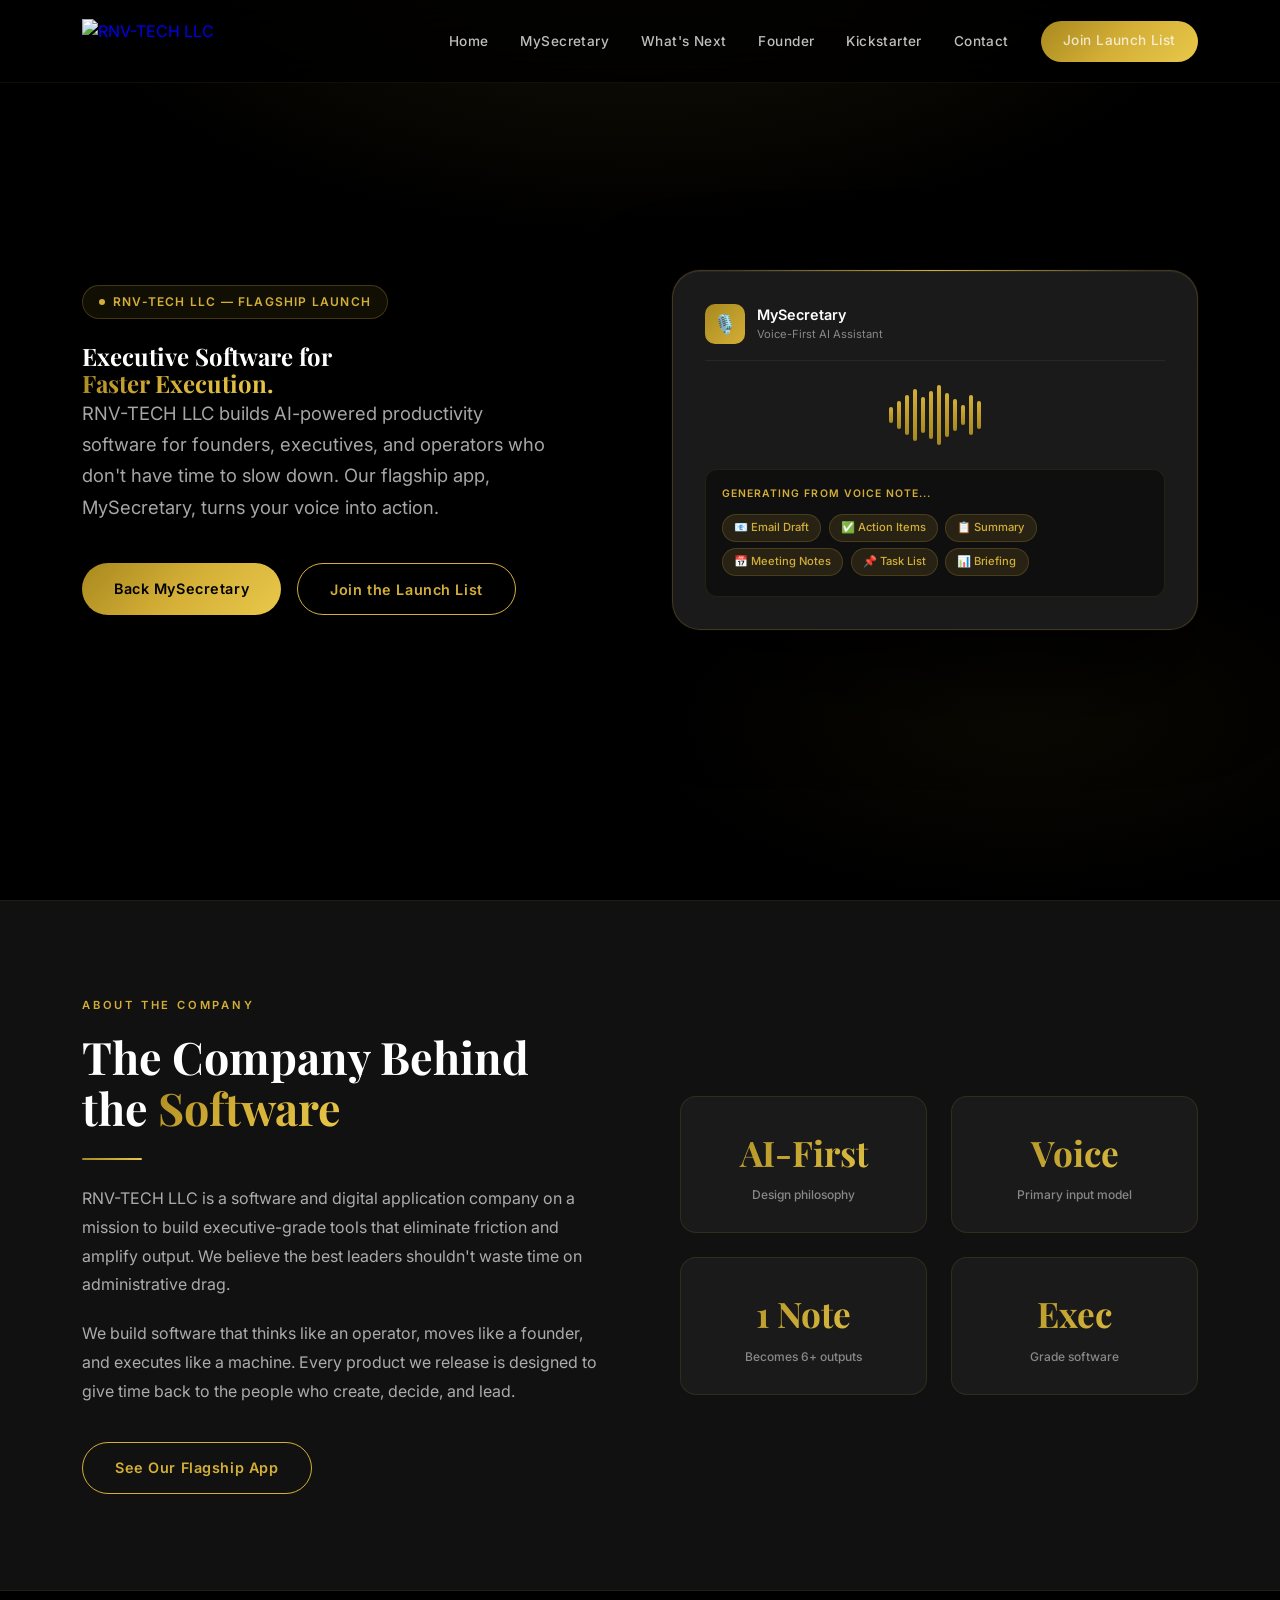
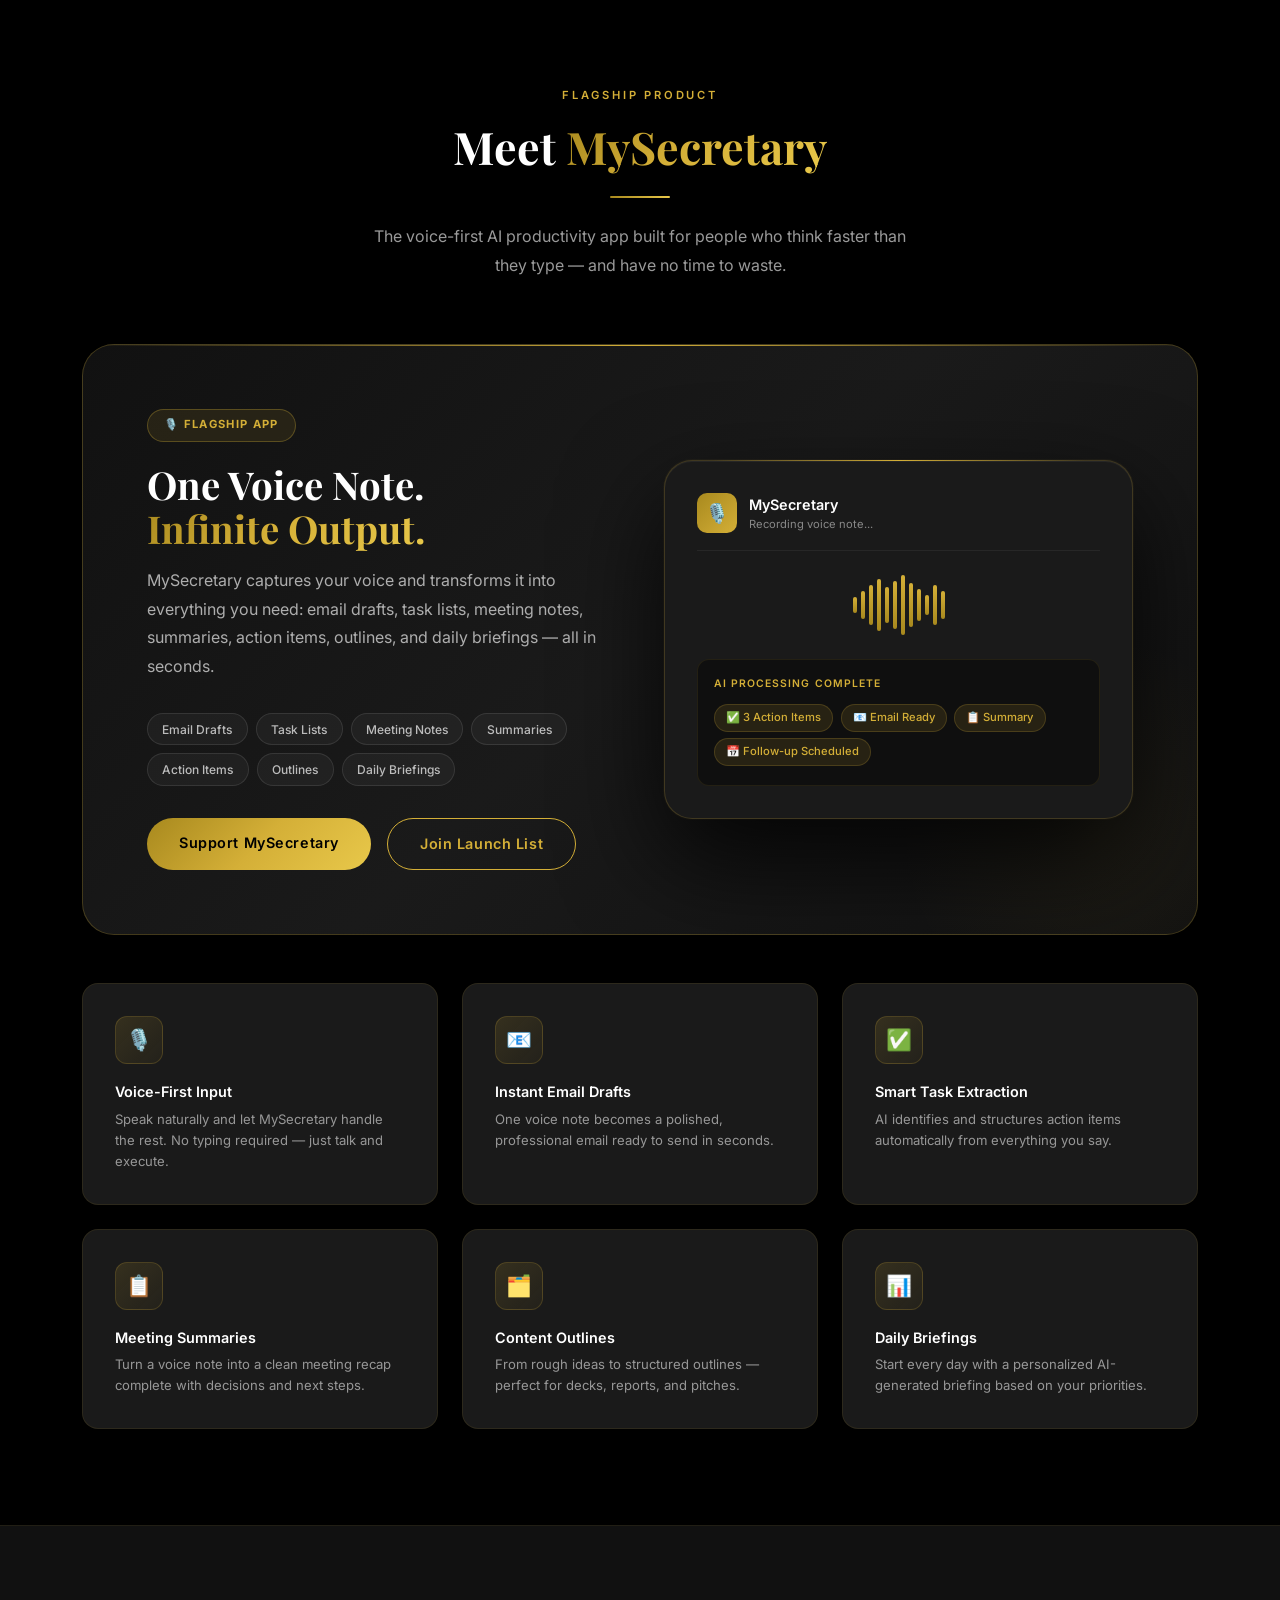
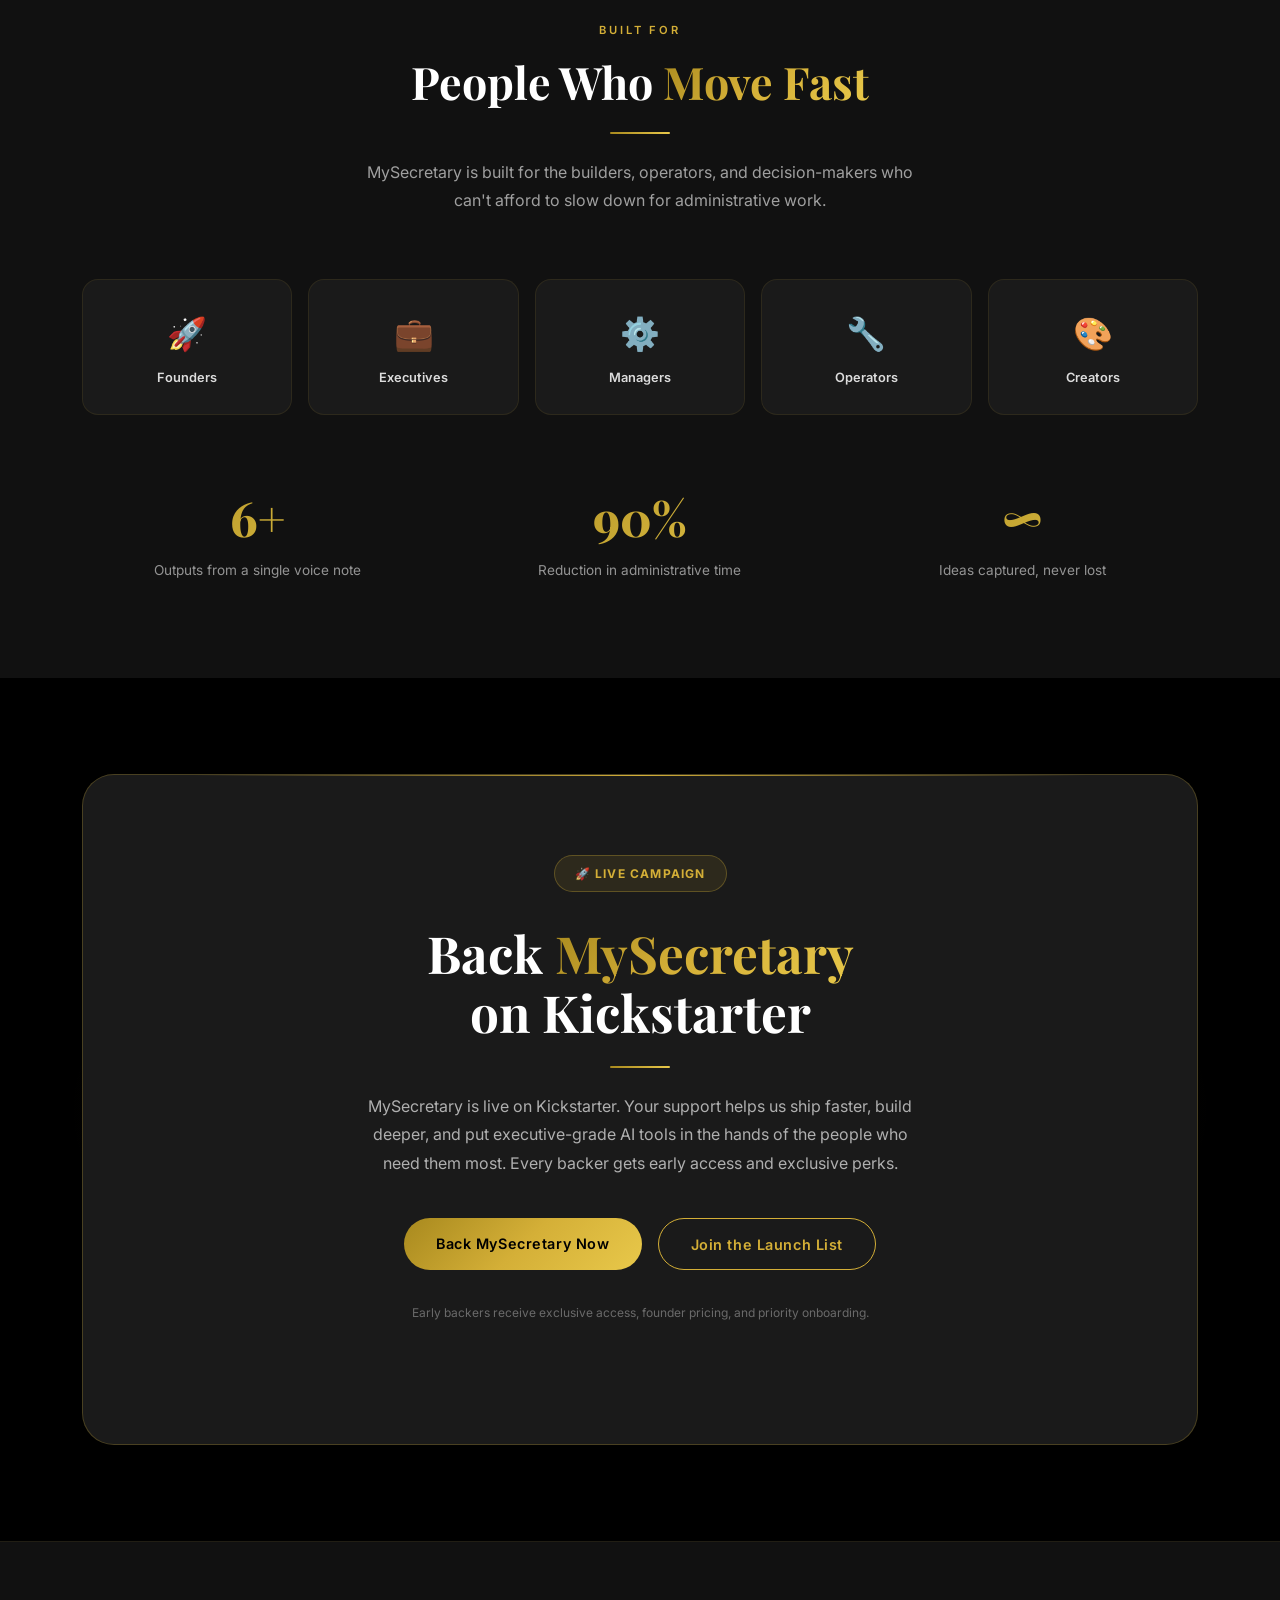
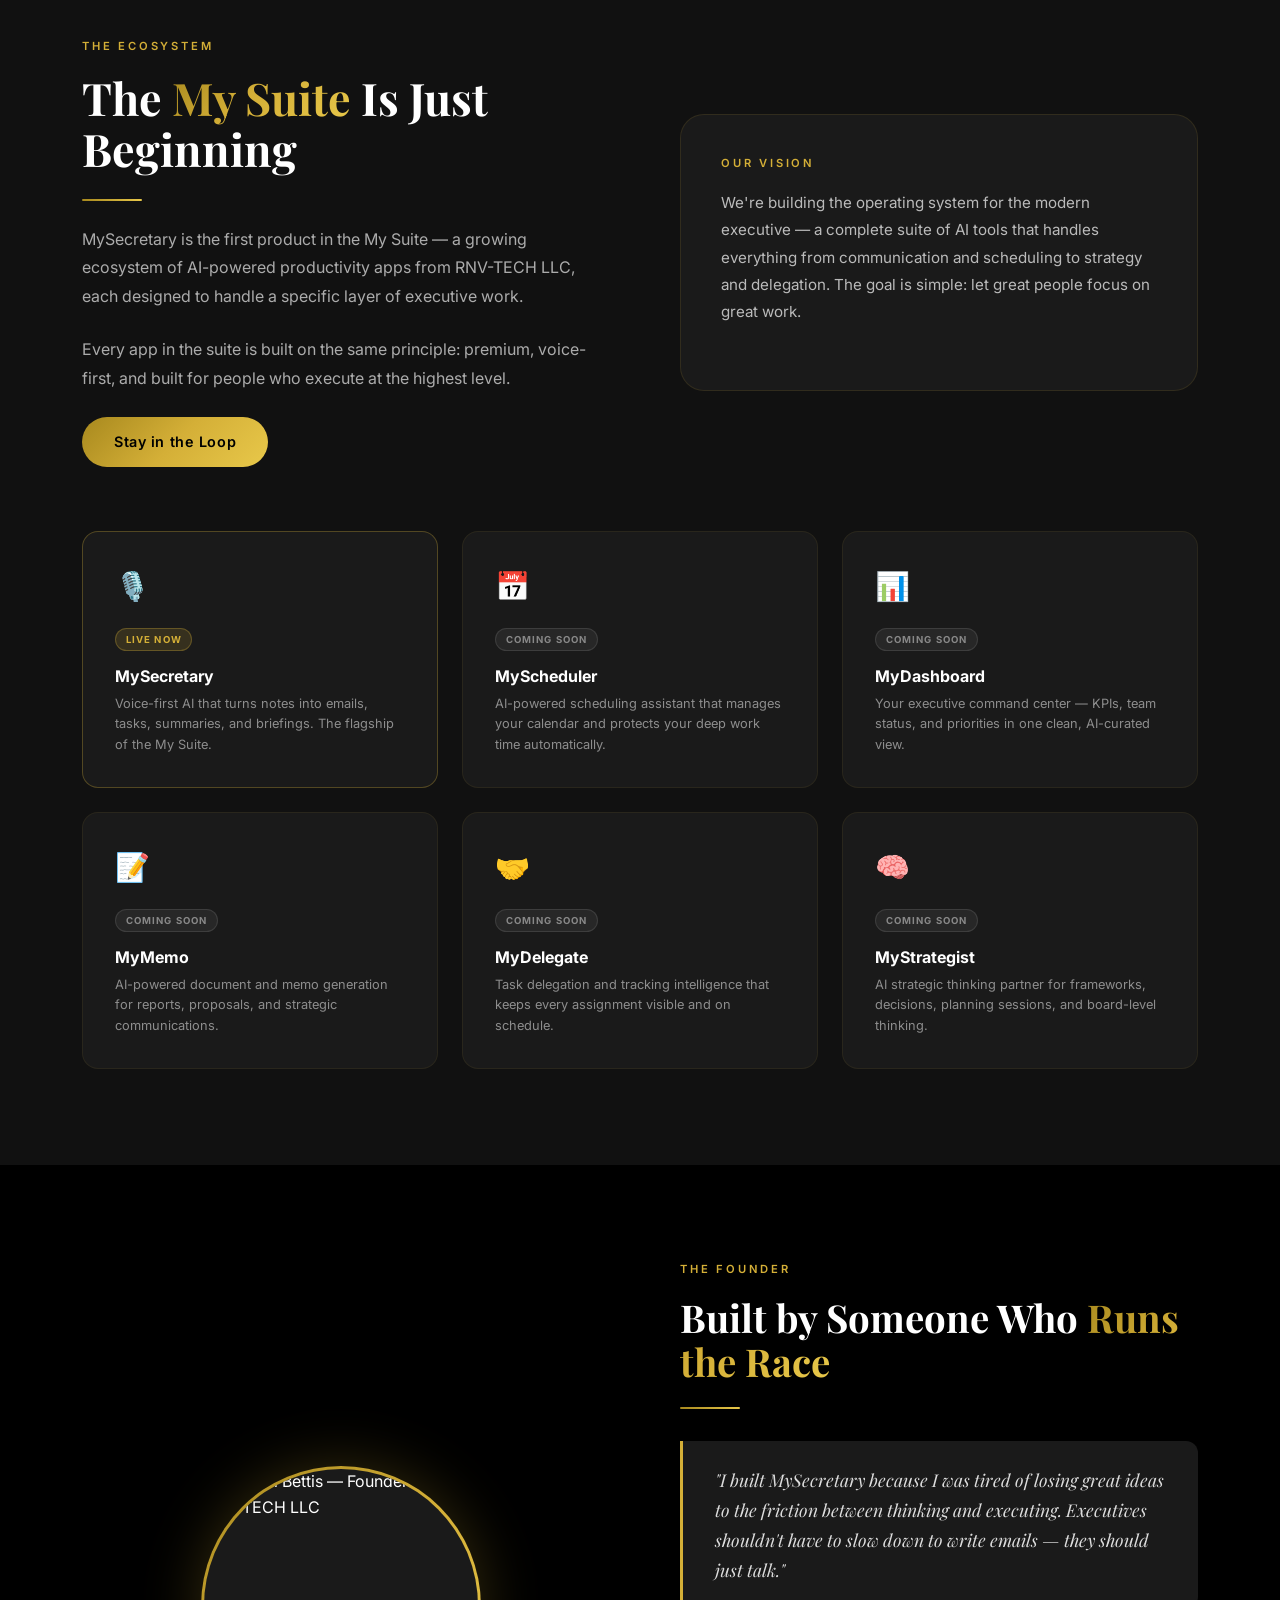
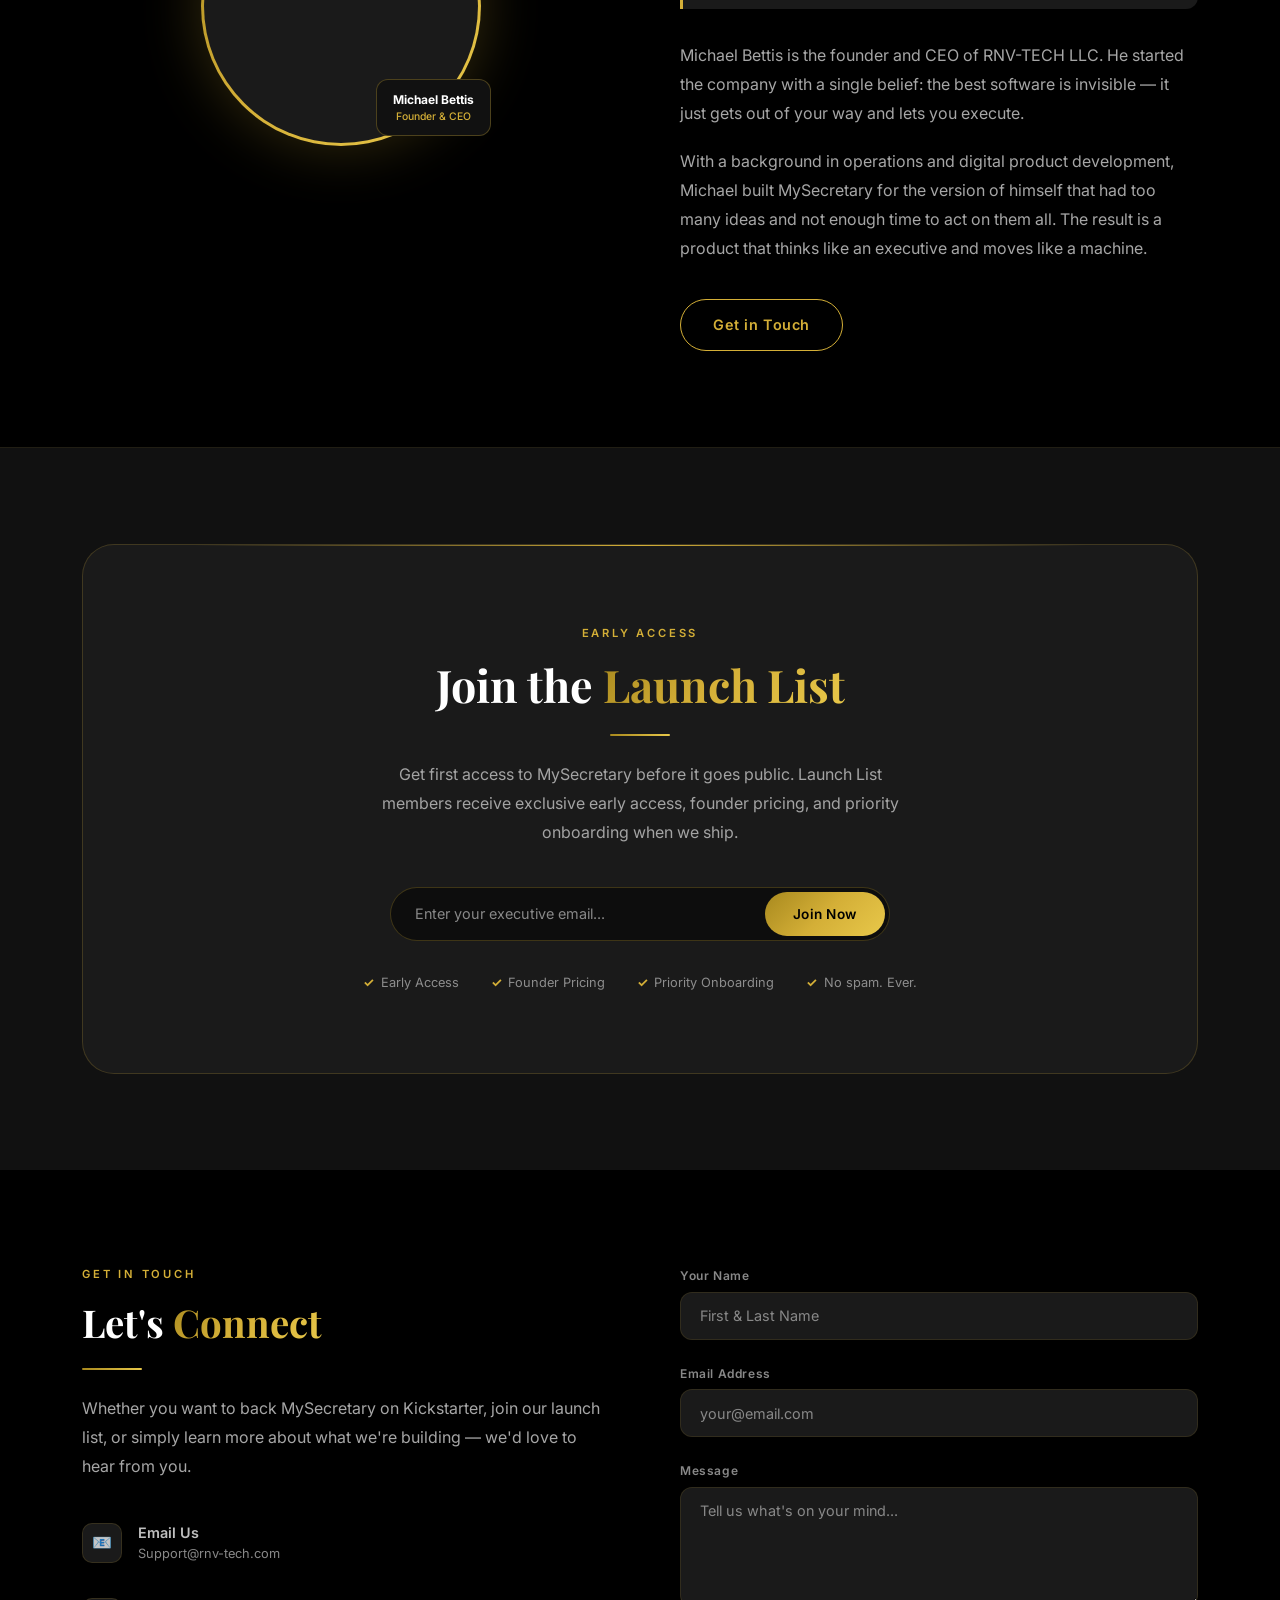
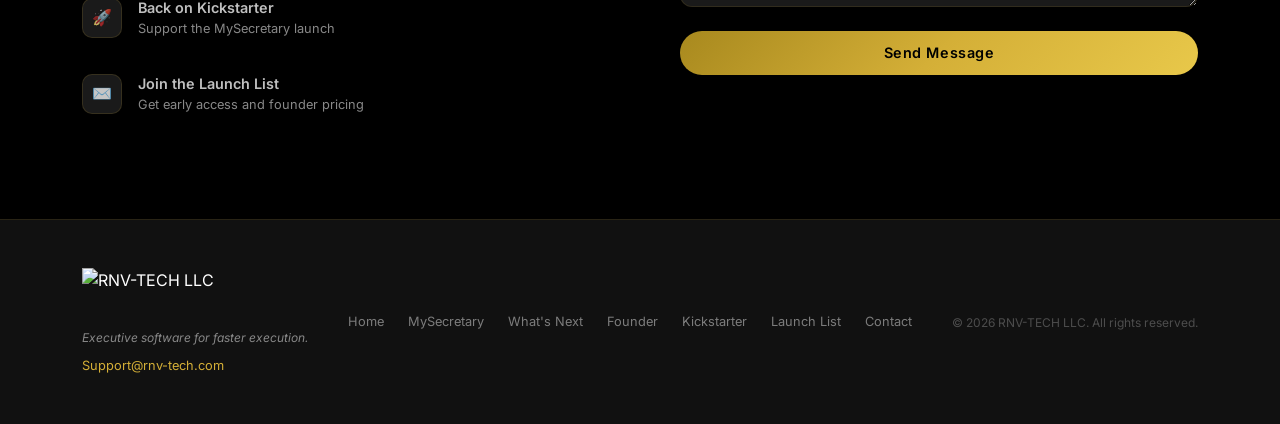
==== index.html @ 5edd6be7 "Wire forms to Formspree, fix double-submit race, observer, and labels - Both forms now POST to Forms" ====
<!DOCTYPE html>
<html lang="en">
<head>
  <meta charset="UTF-8" />
  <meta name="viewport" content="width=device-width, initial-scale=1.0" />
  <title>RNV-TECH LLC — Executive Software for Faster Execution</title>
  <meta name="description" content="RNV-TECH LLC builds executive-grade software and AI productivity apps. MySecretary is the flagship voice-first AI app for founders, executives, and operators." />
  <link rel="preconnect" href="https://fonts.googleapis.com" />
  <link rel="preconnect" href="https://fonts.gstatic.com" crossorigin />
  <link href="https://fonts.googleapis.com/css2?family=Playfair+Display:wght@400;600;700;800&family=Inter:wght@300;400;500;600;700&display=swap" rel="stylesheet" />
  <style>
    *, *::before, *::after { box-sizing: border-box; margin: 0; padding: 0; }

    :root {
      --black:   #000000;
      --gold:    #D4AF37;
      --gold-lt: #e8c84a;
      --gold-dk: #a8891e;
      --white:   #FFFFFF;
      --gray-1:  #111111;
      --gray-2:  #1a1a1a;
      --gray-3:  #2a2a2a;
      --gray-4:  #888888;
      --radius:  16px;
      --radius-lg: 24px;
      --transition: 0.3s cubic-bezier(0.4, 0, 0.2, 1);
    }

    html { scroll-behavior: smooth; }

    body {
      background: var(--black);
      color: var(--white);
      font-family: 'Inter', -apple-system, BlinkMacSystemFont, sans-serif;
      font-size: 16px;
      line-height: 1.6;
      overflow-x: hidden;
      -webkit-font-smoothing: antialiased;
    }

    /* ── TYPOGRAPHY ── */
    h1, h2, h3, h4 { font-family: 'Playfair Display', Georgia, serif; line-height: 1.15; }

    .gold-text {
      background: linear-gradient(135deg, var(--gold-dk) 0%, var(--gold) 45%, var(--gold-lt) 100%);
      -webkit-background-clip: text;
      -webkit-text-fill-color: transparent;
      background-clip: text;
    }

    .section-label {
      font-family: 'Inter', sans-serif;
      font-size: 0.7rem;
      font-weight: 600;
      letter-spacing: 0.25em;
      text-transform: uppercase;
      color: var(--gold);
      margin-bottom: 1rem;
    }

    /* ── LAYOUT ── */
    .container {
      max-width: 1180px;
      margin: 0 auto;
      padding: 0 2rem;
    }

    section { padding: 6rem 0; }

    /* ── GOLD LINE ── */
    .gold-line {
      width: 60px;
      height: 2px;
      background: linear-gradient(90deg, var(--gold-dk), var(--gold-lt));
      margin: 1.5rem auto;
      border-radius: 2px;
    }
    .gold-line.left { margin-left: 0; }

    /* ── BUTTONS ── */
    .btn {
      display: inline-block;
      padding: 0.85rem 2rem;
      border-radius: 50px;
      font-family: 'Inter', sans-serif;
      font-size: 0.9rem;
      font-weight: 600;
      letter-spacing: 0.04em;
      text-decoration: none;
      cursor: pointer;
      border: none;
      transition: var(--transition);
    }

    .btn-gold {
      background: linear-gradient(135deg, var(--gold-dk), var(--gold), var(--gold-lt));
      color: var(--black);
    }
    .btn-gold:hover {
      transform: translateY(-2px);
      box-shadow: 0 8px 32px rgba(212, 175, 55, 0.45);
      filter: brightness(1.08);
    }

    .btn-outline {
      background: transparent;
      color: var(--gold);
      border: 1.5px solid var(--gold);
    }
    .btn-outline:hover {
      background: rgba(212, 175, 55, 0.08);
      transform: translateY(-2px);
      box-shadow: 0 8px 24px rgba(212, 175, 55, 0.15);
    }

    .btn-white {
      background: var(--white);
      color: var(--black);
    }
    .btn-white:hover {
      transform: translateY(-2px);
      box-shadow: 0 8px 24px rgba(255,255,255,0.2);
    }

    /* ── CARDS ── */
    .card {
      background: var(--gray-2);
      border: 1px solid rgba(212, 175, 55, 0.12);
      border-radius: var(--radius-lg);
      padding: 2.5rem;
      transition: var(--transition);
    }
    .card:hover {
      border-color: rgba(212, 175, 55, 0.35);
      transform: translateY(-4px);
      box-shadow: 0 20px 60px rgba(0,0,0,0.6), 0 0 0 1px rgba(212,175,55,0.08);
    }

    /* ── NAV ── */
    nav {
      position: fixed;
      top: 0; left: 0; right: 0;
      z-index: 1000;
      padding: 1.2rem 0;
      background: rgba(0,0,0,0.82);
      backdrop-filter: blur(20px);
      -webkit-backdrop-filter: blur(20px);
      border-bottom: 1px solid rgba(212, 175, 55, 0.08);
      transition: var(--transition);
    }
    nav.scrolled {
      padding: 0.8rem 0;
      background: rgba(0,0,0,0.96);
    }

    .nav-inner {
      display: flex;
      align-items: center;
      justify-content: space-between;
    }

    .nav-logo {
      display: flex;
      align-items: center;
      text-decoration: none;
    }
    .nav-logo-img {
      height: 44px;
      width: auto;
      object-fit: contain;
    }

    .nav-links {
      display: flex;
      align-items: center;
      gap: 2rem;
      list-style: none;
    }
    .nav-links a {
      color: rgba(255,255,255,0.75);
      text-decoration: none;
      font-size: 0.85rem;
      font-weight: 500;
      letter-spacing: 0.03em;
      transition: color var(--transition);
    }
    .nav-links a:hover { color: var(--gold); }

    .nav-cta { padding: 0.6rem 1.4rem; font-size: 0.8rem; }

    .hamburger {
      display: none;
      flex-direction: column;
      gap: 5px;
      cursor: pointer;
      padding: 4px;
    }
    .hamburger span {
      display: block;
      width: 24px;
      height: 2px;
      background: var(--white);
      border-radius: 2px;
      transition: var(--transition);
    }

    .mobile-menu {
      display: none;
      flex-direction: column;
      gap: 0;
      padding: 1rem 0;
      border-top: 1px solid rgba(212, 175, 55, 0.1);
      margin-top: 1rem;
    }
    .mobile-menu a {
      color: rgba(255,255,255,0.8);
      text-decoration: none;
      font-size: 0.95rem;
      font-weight: 500;
      padding: 0.85rem 0;
      border-bottom: 1px solid rgba(255,255,255,0.05);
      transition: color var(--transition);
    }
    .mobile-menu a:hover { color: var(--gold); }
    .mobile-menu .btn { margin-top: 1rem; text-align: center; }

    /* ── HERO ── */
    #home {
      min-height: 100vh;
      display: flex;
      align-items: center;
      padding-top: 6rem;
      position: relative;
      overflow: hidden;
    }

    .hero-bg {
      position: absolute;
      inset: 0;
      background:
        radial-gradient(ellipse 80% 60% at 50% -10%, rgba(212,175,55,0.12) 0%, transparent 60%),
        radial-gradient(ellipse 60% 40% at 80% 80%, rgba(212,175,55,0.05) 0%, transparent 50%);
    }

    .hero-banner-bg {
      position: absolute;
      inset: 0;
      background-image: url('images/banner.png');
      background-size: cover;
      background-position: center 30%;
      opacity: 0.12;
    }

    .hero-grid {
      display: grid;
      grid-template-columns: 1fr 1fr;
      gap: 4rem;
      align-items: center;
      position: relative;
      z-index: 1;
    }

    .hero-label {
      display: inline-flex;
      align-items: center;
      gap: 0.5rem;
      background: rgba(212, 175, 55, 0.08);
      border: 1px solid rgba(212, 175, 55, 0.25);
      border-radius: 50px;
      padding: 0.4rem 1rem;
      font-size: 0.75rem;
      font-weight: 600;
      color: var(--gold);
      letter-spacing: 0.1em;
      text-transform: uppercase;
      margin-bottom: 1.5rem;
    }

    .hero-label::before {
      content: '';
      width: 6px;
      height: 6px;
      border-radius: 50%;
      background: var(--gold);
      animation: pulse 2s infinite;
    }

    @keyframes pulse {
      0%, 100% { opacity: 1; }
      50% { opacity: 0.3; }
    }

    .hero h1 {
      font-size: clamp(2.8rem, 5vw, 4.5rem);
      font-weight: 800;
      line-height: 1.1;
      margin-bottom: 1.5rem;
    }

    .hero-sub {
      font-size: 1.15rem;
      color: rgba(255,255,255,0.65);
      line-height: 1.7;
      margin-bottom: 2.5rem;
      max-width: 480px;
    }

    .hero-actions {
      display: flex;
      gap: 1rem;
      flex-wrap: wrap;
    }

    .hero-visual {
      position: relative;
    }

    .app-mockup {
      background: var(--gray-2);
      border: 1px solid rgba(212,175,55,0.2);
      border-radius: 28px;
      padding: 2rem;
      position: relative;
      box-shadow:
        0 40px 100px rgba(0,0,0,0.8),
        0 0 0 1px rgba(212,175,55,0.05),
        inset 0 1px 0 rgba(255,255,255,0.05);
    }

    .app-mockup::before {
      content: '';
      position: absolute;
      top: -1px; left: 10%; right: 10%;
      height: 1px;
      background: linear-gradient(90deg, transparent, var(--gold), transparent);
    }

    .mockup-header {
      display: flex;
      align-items: center;
      gap: 0.75rem;
      margin-bottom: 1.5rem;
      padding-bottom: 1rem;
      border-bottom: 1px solid rgba(255,255,255,0.06);
    }
    .mockup-icon {
      width: 40px; height: 40px;
      background: linear-gradient(135deg, var(--gold-dk), var(--gold));
      border-radius: 10px;
      display: flex;
      align-items: center;
      justify-content: center;
      font-size: 1.2rem;
    }
    .mockup-title { font-weight: 600; font-size: 0.9rem; }
    .mockup-sub { font-size: 0.7rem; color: var(--gray-4); }

    .voice-wave {
      display: flex;
      align-items: center;
      gap: 4px;
      justify-content: center;
      margin: 1.5rem 0;
    }
    .wave-bar {
      width: 4px;
      background: linear-gradient(to top, var(--gold-dk), var(--gold));
      border-radius: 4px;
      animation: wave 1.2s ease-in-out infinite;
    }
    .wave-bar:nth-child(1)  { height: 16px; animation-delay: 0s; }
    .wave-bar:nth-child(2)  { height: 28px; animation-delay: 0.1s; }
    .wave-bar:nth-child(3)  { height: 40px; animation-delay: 0.2s; }
    .wave-bar:nth-child(4)  { height: 52px; animation-delay: 0.3s; }
    .wave-bar:nth-child(5)  { height: 36px; animation-delay: 0.4s; }
    .wave-bar:nth-child(6)  { height: 48px; animation-delay: 0.5s; }
    .wave-bar:nth-child(7)  { height: 60px; animation-delay: 0.6s; }
    .wave-bar:nth-child(8)  { height: 44px; animation-delay: 0.7s; }
    .wave-bar:nth-child(9)  { height: 32px; animation-delay: 0.8s; }
    .wave-bar:nth-child(10) { height: 20px; animation-delay: 0.9s; }
    .wave-bar:nth-child(11) { height: 40px; animation-delay: 1.0s; }
    .wave-bar:nth-child(12) { height: 28px; animation-delay: 1.1s; }

    @keyframes wave {
      0%, 100% { transform: scaleY(0.5); opacity: 0.6; }
      50% { transform: scaleY(1); opacity: 1; }
    }

    .mockup-output {
      background: rgba(0,0,0,0.4);
      border: 1px solid rgba(212,175,55,0.1);
      border-radius: 12px;
      padding: 1rem;
      margin-top: 1rem;
    }
    .mockup-output-label {
      font-size: 0.65rem;
      font-weight: 600;
      color: var(--gold);
      letter-spacing: 0.1em;
      text-transform: uppercase;
      margin-bottom: 0.5rem;
    }
    .mockup-pill {
      display: inline-block;
      background: rgba(212,175,55,0.12);
      border: 1px solid rgba(212,175,55,0.2);
      color: var(--gold);
      font-size: 0.7rem;
      font-weight: 500;
      padding: 0.25rem 0.7rem;
      border-radius: 50px;
      margin: 0.2rem 0.2rem 0.2rem 0;
    }

    /* ── ABOUT ── */
    #about {
      background: var(--gray-1);
      border-top: 1px solid rgba(212,175,55,0.08);
      border-bottom: 1px solid rgba(212,175,55,0.08);
    }

    .about-grid {
      display: grid;
      grid-template-columns: 1fr 1fr;
      gap: 5rem;
      align-items: center;
    }

    .about-text h2 { font-size: clamp(2rem, 3.5vw, 2.8rem); margin-bottom: 1.5rem; }
    .about-text p { color: rgba(255,255,255,0.65); line-height: 1.8; margin-bottom: 1.25rem; }

    .about-stats {
      display: grid;
      grid-template-columns: 1fr 1fr;
      gap: 1.5rem;
    }
    .stat-card {
      background: var(--gray-2);
      border: 1px solid rgba(212,175,55,0.12);
      border-radius: var(--radius);
      padding: 1.75rem;
      text-align: center;
    }
    .stat-num {
      font-family: 'Playfair Display', serif;
      font-size: 2.2rem;
      font-weight: 700;
      background: linear-gradient(135deg, var(--gold-dk), var(--gold-lt));
      -webkit-background-clip: text;
      -webkit-text-fill-color: transparent;
      background-clip: text;
    }
    .stat-label { font-size: 0.75rem; color: var(--gray-4); font-weight: 500; margin-top: 0.25rem; }

    /* ── MYSECRETARY ── */
    #mysecretary { background: var(--black); }

    .section-header { text-align: center; margin-bottom: 4rem; }
    .section-header h2 { font-size: clamp(2rem, 3.5vw, 3rem); margin-bottom: 1rem; }
    .section-header p { color: rgba(255,255,255,0.6); max-width: 560px; margin: 0 auto; line-height: 1.8; }

    .app-hero-card {
      background: linear-gradient(135deg, #111 0%, #1a1a1a 50%, #111 100%);
      border: 1px solid rgba(212,175,55,0.25);
      border-radius: 32px;
      padding: 4rem;
      margin-bottom: 3rem;
      position: relative;
      overflow: hidden;
    }
    .app-hero-card::before {
      content: '';
      position: absolute;
      top: 0; left: 0; right: 0;
      height: 1px;
      background: linear-gradient(90deg, transparent, var(--gold), transparent);
    }
    .app-hero-card::after {
      content: '';
      position: absolute;
      bottom: -100px; right: -100px;
      width: 400px; height: 400px;
      background: radial-gradient(circle, rgba(212,175,55,0.06) 0%, transparent 70%);
      border-radius: 50%;
    }

    .app-hero-inner {
      display: grid;
      grid-template-columns: 1fr 1fr;
      gap: 3rem;
      align-items: center;
      position: relative;
      z-index: 1;
    }

    .app-badge {
      display: inline-flex;
      align-items: center;
      gap: 0.5rem;
      background: rgba(212,175,55,0.1);
      border: 1px solid rgba(212,175,55,0.3);
      border-radius: 50px;
      padding: 0.4rem 1rem;
      font-size: 0.7rem;
      font-weight: 700;
      color: var(--gold);
      letter-spacing: 0.12em;
      text-transform: uppercase;
      margin-bottom: 1.25rem;
    }

    .app-hero-card h2 { font-size: clamp(2rem, 3vw, 3rem); margin-bottom: 1rem; }
    .app-hero-card p { color: rgba(255,255,255,0.65); line-height: 1.8; margin-bottom: 2rem; }

    .feature-tags {
      display: flex;
      flex-wrap: wrap;
      gap: 0.5rem;
      margin-bottom: 2rem;
    }
    .feature-tag {
      background: rgba(255,255,255,0.04);
      border: 1px solid rgba(255,255,255,0.1);
      border-radius: 50px;
      padding: 0.35rem 0.9rem;
      font-size: 0.75rem;
      color: rgba(255,255,255,0.7);
      font-weight: 500;
    }

    .feature-grid {
      display: grid;
      grid-template-columns: repeat(3, 1fr);
      gap: 1.5rem;
    }

    .feature-card {
      background: var(--gray-2);
      border: 1px solid rgba(212,175,55,0.1);
      border-radius: var(--radius);
      padding: 2rem;
      transition: var(--transition);
    }
    .feature-card:hover {
      border-color: rgba(212,175,55,0.3);
      transform: translateY(-3px);
      box-shadow: 0 16px 48px rgba(0,0,0,0.5);
    }
    .feature-icon {
      width: 48px; height: 48px;
      background: linear-gradient(135deg, rgba(212,175,55,0.15), rgba(212,175,55,0.05));
      border: 1px solid rgba(212,175,55,0.2);
      border-radius: 12px;
      display: flex;
      align-items: center;
      justify-content: center;
      font-size: 1.3rem;
      margin-bottom: 1.25rem;
    }
    .feature-card h4 { font-family: 'Inter', sans-serif; font-size: 0.9rem; font-weight: 600; margin-bottom: 0.5rem; }
    .feature-card p { font-size: 0.82rem; color: rgba(255,255,255,0.55); line-height: 1.6; }

    /* ── AUDIENCE ── */
    #audience {
      background: var(--gray-1);
      border-top: 1px solid rgba(212,175,55,0.08);
    }

    .audience-grid {
      display: grid;
      grid-template-columns: repeat(5, 1fr);
      gap: 1rem;
      margin-top: 3rem;
    }

    .audience-card {
      background: var(--gray-2);
      border: 1px solid rgba(212,175,55,0.1);
      border-radius: var(--radius);
      padding: 1.75rem 1.25rem;
      text-align: center;
      transition: var(--transition);
      cursor: default;
    }
    .audience-card:hover {
      border-color: var(--gold);
      background: rgba(212,175,55,0.05);
      transform: translateY(-4px);
    }
    .audience-icon { font-size: 2rem; margin-bottom: 0.75rem; }
    .audience-card h4 {
      font-family: 'Inter', sans-serif;
      font-size: 0.8rem;
      font-weight: 600;
      color: rgba(255,255,255,0.85);
    }

    .value-row {
      display: grid;
      grid-template-columns: 1fr 1fr 1fr;
      gap: 2rem;
      margin-top: 4rem;
    }
    .value-item { text-align: center; }
    .value-number {
      font-family: 'Playfair Display', serif;
      font-size: 3rem;
      font-weight: 800;
      background: linear-gradient(135deg, var(--gold-dk), var(--gold-lt));
      -webkit-background-clip: text;
      -webkit-text-fill-color: transparent;
      background-clip: text;
      display: block;
    }
    .value-desc { font-size: 0.85rem; color: rgba(255,255,255,0.55); margin-top: 0.25rem; }

    /* ── KICKSTARTER ── */
    #kickstarter {
      background: var(--black);
      position: relative;
      overflow: hidden;
    }
    #kickstarter::before {
      content: '';
      position: absolute;
      inset: 0;
      background: radial-gradient(ellipse 70% 50% at 50% 50%, rgba(212,175,55,0.07) 0%, transparent 65%);
    }

    .kickstarter-card {
      background: var(--gray-2);
      border: 1px solid rgba(212,175,55,0.25);
      border-radius: 32px;
      padding: 5rem 4rem;
      text-align: center;
      position: relative;
      z-index: 1;
    }
    .kickstarter-card::before {
      content: '';
      position: absolute;
      top: 0; left: 10%; right: 10%;
      height: 1px;
      background: linear-gradient(90deg, transparent, var(--gold), transparent);
    }

    .ks-badge {
      display: inline-flex;
      align-items: center;
      gap: 0.6rem;
      background: rgba(212,175,55,0.1);
      border: 1px solid rgba(212,175,55,0.3);
      border-radius: 50px;
      padding: 0.5rem 1.25rem;
      font-size: 0.75rem;
      font-weight: 700;
      color: var(--gold);
      letter-spacing: 0.1em;
      text-transform: uppercase;
      margin-bottom: 2rem;
    }

    .kickstarter-card h2 { font-size: clamp(2rem, 4vw, 3.5rem); margin-bottom: 1.25rem; }
    .kickstarter-card p { color: rgba(255,255,255,0.65); max-width: 560px; margin: 0 auto 2.5rem; line-height: 1.8; }

    .ks-actions { display: flex; gap: 1rem; justify-content: center; flex-wrap: wrap; }

    /* ── WHATS NEXT ── */
    #whats-next {
      background: var(--gray-1);
      border-top: 1px solid rgba(212,175,55,0.08);
    }

    .suite-intro {
      display: grid;
      grid-template-columns: 1fr 1fr;
      gap: 5rem;
      align-items: center;
      margin-bottom: 4rem;
    }

    .suite-text h2 { font-size: clamp(2rem, 3.5vw, 2.8rem); margin-bottom: 1.25rem; }
    .suite-text p { color: rgba(255,255,255,0.65); line-height: 1.8; margin-bottom: 1.5rem; }

    .suite-grid {
      display: grid;
      grid-template-columns: repeat(3, 1fr);
      gap: 1.5rem;
    }

    .suite-card {
      background: var(--gray-2);
      border: 1px solid rgba(212,175,55,0.08);
      border-radius: var(--radius);
      padding: 2rem;
      position: relative;
      overflow: hidden;
      transition: var(--transition);
    }
    .suite-card.flagship {
      border-color: rgba(212,175,55,0.3);
    }
    .suite-card:hover {
      border-color: rgba(212,175,55,0.25);
      transform: translateY(-3px);
    }

    .suite-card-badge {
      display: inline-block;
      font-size: 0.6rem;
      font-weight: 700;
      letter-spacing: 0.12em;
      text-transform: uppercase;
      padding: 0.2rem 0.6rem;
      border-radius: 50px;
      margin-bottom: 1rem;
    }
    .badge-live { background: rgba(212,175,55,0.15); color: var(--gold); border: 1px solid rgba(212,175,55,0.3); }
    .badge-soon { background: rgba(255,255,255,0.06); color: var(--gray-4); border: 1px solid rgba(255,255,255,0.1); }

    .suite-card h4 { font-family: 'Inter', sans-serif; font-size: 1rem; font-weight: 700; margin-bottom: 0.5rem; }
    .suite-card p { font-size: 0.8rem; color: rgba(255,255,255,0.5); line-height: 1.6; }
    .suite-icon { font-size: 1.75rem; margin-bottom: 1rem; }

    /* ── FOUNDER ── */
    #founder { background: var(--black); }

    .founder-grid {
      display: grid;
      grid-template-columns: 1fr 1fr;
      gap: 5rem;
      align-items: center;
    }

    .founder-portrait {
      display: flex;
      justify-content: center;
    }

    .portrait-wrapper {
      position: relative;
      width: 280px;
    }

    .portrait-ring {
      width: 280px;
      height: 280px;
      border-radius: 50%;
      background: linear-gradient(135deg, var(--gold-dk), var(--gold), var(--gold-lt));
      padding: 3px;
      position: relative;
      box-shadow: 0 0 60px rgba(212,175,55,0.25), 0 24px 60px rgba(0,0,0,0.7);
    }

    .portrait-inner {
      width: 100%;
      height: 100%;
      border-radius: 50%;
      background: var(--gray-2);
      overflow: hidden;
    }

    .portrait-inner img {
      width: 100%;
      height: 100%;
      object-fit: cover;
      object-position: center top;
      border-radius: 50%;
    }

    .portrait-badge {
      position: absolute;
      bottom: 10px; right: -10px;
      background: var(--gray-1);
      border: 1px solid rgba(212,175,55,0.3);
      border-radius: 12px;
      padding: 0.6rem 1rem;
      text-align: center;
    }
    .portrait-badge-name { font-size: 0.75rem; font-weight: 700; color: var(--white); }
    .portrait-badge-role { font-size: 0.65rem; color: var(--gold); font-weight: 500; }

    .founder-text h2 { font-size: clamp(2rem, 3vw, 2.8rem); margin-bottom: 1.25rem; }
    .founder-text p { color: rgba(255,255,255,0.65); line-height: 1.8; margin-bottom: 1.25rem; }

    .founder-quote {
      background: var(--gray-2);
      border-left: 3px solid var(--gold);
      border-radius: 0 12px 12px 0;
      padding: 1.5rem 2rem;
      margin: 2rem 0;
      font-family: 'Playfair Display', serif;
      font-size: 1.1rem;
      font-style: italic;
      color: rgba(255,255,255,0.85);
      line-height: 1.7;
    }

    /* ── LAUNCH LIST ── */
    #launch {
      background: var(--gray-1);
      border-top: 1px solid rgba(212,175,55,0.08);
    }

    .launch-card {
      background: var(--gray-2);
      border: 1px solid rgba(212,175,55,0.2);
      border-radius: 32px;
      padding: 5rem 4rem;
      text-align: center;
      position: relative;
      overflow: hidden;
    }
    .launch-card::before {
      content: '';
      position: absolute;
      top: 0; left: 10%; right: 10%;
      height: 1px;
      background: linear-gradient(90deg, transparent, var(--gold), transparent);
    }

    .launch-card h2 { font-size: clamp(2rem, 3.5vw, 3rem); margin-bottom: 1rem; }
    .launch-card p { color: rgba(255,255,255,0.6); max-width: 520px; margin: 0 auto 2.5rem; line-height: 1.8; }

    .signup-form {
      display: flex;
      gap: 0;
      max-width: 500px;
      margin: 0 auto;
      background: rgba(0,0,0,0.5);
      border: 1.5px solid rgba(212,175,55,0.25);
      border-radius: 50px;
      padding: 4px;
      transition: border-color var(--transition);
    }
    .signup-form:focus-within { border-color: var(--gold); }

    .signup-form input {
      flex: 1;
      background: transparent;
      border: none;
      outline: none;
      padding: 0.85rem 1.25rem;
      color: var(--white);
      font-family: 'Inter', sans-serif;
      font-size: 0.9rem;
    }
    .signup-form input::placeholder { color: var(--gray-4); }
    .signup-form button {
      padding: 0.75rem 1.75rem;
      border-radius: 50px;
      font-size: 0.85rem;
      white-space: nowrap;
    }

    .launch-perks {
      display: flex;
      justify-content: center;
      gap: 2rem;
      margin-top: 2rem;
      flex-wrap: wrap;
    }
    .perk {
      display: flex;
      align-items: center;
      gap: 0.4rem;
      font-size: 0.8rem;
      color: rgba(255,255,255,0.5);
    }
    .perk::before { content: '✓'; color: var(--gold); font-weight: 700; }

    /* ── CONTACT ── */
    #contact { background: var(--black); }

    .contact-grid {
      display: grid;
      grid-template-columns: 1fr 1fr;
      gap: 5rem;
      align-items: start;
    }

    .contact-info h2 { font-size: clamp(2rem, 3vw, 2.8rem); margin-bottom: 1.25rem; }
    .contact-info p { color: rgba(255,255,255,0.65); line-height: 1.8; margin-bottom: 2rem; }

    .contact-links { display: flex; flex-direction: column; gap: 1rem; }
    .contact-link {
      display: flex;
      align-items: center;
      gap: 1rem;
      text-decoration: none;
      color: rgba(255,255,255,0.75);
      font-size: 0.9rem;
      transition: color var(--transition);
      padding: 0.5rem 0;
    }
    .contact-link:hover { color: var(--gold); }
    .contact-link-icon {
      width: 40px; height: 40px;
      background: var(--gray-2);
      border: 1px solid rgba(212,175,55,0.15);
      border-radius: 10px;
      display: flex;
      align-items: center;
      justify-content: center;
      font-size: 1rem;
    }

    .contact-form-wrap { display: flex; flex-direction: column; gap: 1rem; }
    .form-group { display: flex; flex-direction: column; gap: 0.4rem; }
    .form-label { font-size: 0.75rem; font-weight: 600; color: var(--gray-4); letter-spacing: 0.05em; }

    .form-input {
      background: var(--gray-2);
      border: 1px solid rgba(212,175,55,0.12);
      border-radius: 12px;
      padding: 0.9rem 1.2rem;
      color: var(--white);
      font-family: 'Inter', sans-serif;
      font-size: 0.9rem;
      outline: none;
      transition: border-color var(--transition);
    }
    .form-input:focus { border-color: rgba(212,175,55,0.4); }
    .form-input::placeholder { color: var(--gray-4); }
    textarea.form-input { resize: vertical; min-height: 120px; }

    /* ── FOOTER ── */
    footer {
      background: var(--gray-1);
      border-top: 1px solid rgba(212,175,55,0.12);
      padding: 3rem 0;
    }

    .footer-inner {
      display: flex;
      justify-content: space-between;
      align-items: center;
      flex-wrap: wrap;
      gap: 2rem;
    }

    .footer-brand { display: flex; flex-direction: column; gap: 0.25rem; }
    .footer-logo-img {
      height: 52px;
      width: auto;
      object-fit: contain;
      margin-bottom: 0.25rem;
    }
    .footer-tagline { font-size: 0.75rem; color: var(--gray-4); font-style: italic; }
    .footer-email {
      font-size: 0.8rem;
      color: rgba(255,255,255,0.5);
      margin-top: 0.25rem;
    }
    .footer-email a { color: var(--gold); text-decoration: none; }
    .footer-email a:hover { text-decoration: underline; }

    .footer-links { display: flex; gap: 1.5rem; flex-wrap: wrap; }
    .footer-links a {
      font-size: 0.8rem;
      color: rgba(255,255,255,0.45);
      text-decoration: none;
      transition: color var(--transition);
    }
    .footer-links a:hover { color: var(--gold); }

    .footer-copy { font-size: 0.75rem; color: rgba(255,255,255,0.25); }

    /* ── UTILITY ── */
    .text-center { text-align: center; }
    .mt-1 { margin-top: 0.5rem; }
    .mt-2 { margin-top: 1rem; }
    .mt-3 { margin-top: 1.5rem; }
    .mb-3 { margin-bottom: 1.5rem; }

    /* ── FADE IN ANIMATION ── */
    .fade-in {
      opacity: 0;
      transform: translateY(24px);
      transition: opacity 0.7s ease, transform 0.7s ease;
    }
    .fade-in.visible {
      opacity: 1;
      transform: translateY(0);
    }

    /* ── RESPONSIVE ── */
    @media (max-width: 1024px) {
      .hero-grid { grid-template-columns: 1fr; }
      .hero-visual { display: none; }
      .about-grid,
      .suite-intro,
      .founder-grid,
      .contact-grid { grid-template-columns: 1fr; gap: 3rem; }
      .feature-grid { grid-template-columns: 1fr 1fr; }
      .audience-grid { grid-template-columns: repeat(3, 1fr); }
      .app-hero-inner { grid-template-columns: 1fr; }
    }

    @media (max-width: 768px) {
      section { padding: 4rem 0; }
      .nav-links { display: none; }
      .hamburger { display: flex; }
      .feature-grid { grid-template-columns: 1fr; }
      .suite-grid { grid-template-columns: 1fr; }
      .audience-grid { grid-template-columns: 1fr 1fr; }
      .value-row { grid-template-columns: 1fr; gap: 1.5rem; }
      .about-stats { grid-template-columns: 1fr 1fr; }
      .kickstarter-card,
      .launch-card { padding: 3rem 2rem; }
      .app-hero-card { padding: 2.5rem; }
      .signup-form { border-radius: 16px; flex-direction: column; gap: 0.5rem; }
      .signup-form button { border-radius: 12px; }
      .footer-inner { flex-direction: column; text-align: center; }
      .footer-links { justify-content: center; }
      .hero-actions { flex-direction: column; }
      .hero-actions .btn { text-align: center; }
      .portrait-wrapper { width: 220px; }
      .portrait-ring { width: 220px; height: 220px; }
      .portrait-inner img { object-position: center 15%; }
    }

    @media (max-width: 480px) {
      .container { padding: 0 1.25rem; }
      .audience-grid { grid-template-columns: 1fr 1fr; }
      .about-stats { grid-template-columns: 1fr 1fr; }
      .ks-actions { flex-direction: column; align-items: center; }
    }
  </style>
</head>
<body>

<!-- ── NAVIGATION ── -->
<nav id="navbar">
  <div class="container">
    <div class="nav-inner">
      <a href="#home" class="nav-logo">
        <img src="images/logo.png" alt="RNV-TECH LLC" class="nav-logo-img" />
      </a>

      <ul class="nav-links">
        <li><a href="#home">Home</a></li>
        <li><a href="#mysecretary">MySecretary</a></li>
        <li><a href="#whats-next">What's Next</a></li>
        <li><a href="#founder">Founder</a></li>
        <li><a href="#kickstarter">Kickstarter</a></li>
        <li><a href="#contact">Contact</a></li>
        <li><a href="#launch" class="btn btn-gold nav-cta">Join Launch List</a></li>
      </ul>

      <div class="hamburger" id="hamburger" onclick="toggleMenu()">
        <span></span><span></span><span></span>
      </div>
    </div>

    <div class="mobile-menu" id="mobile-menu">
      <a href="#home" onclick="toggleMenu()">Home</a>
      <a href="#mysecretary" onclick="toggleMenu()">MySecretary</a>
      <a href="#whats-next" onclick="toggleMenu()">What's Next</a>
      <a href="#founder" onclick="toggleMenu()">Founder</a>
      <a href="#kickstarter" onclick="toggleMenu()">Kickstarter</a>
      <a href="#contact" onclick="toggleMenu()">Contact</a>
      <a href="#launch" class="btn btn-gold" onclick="toggleMenu()">Join the Launch List</a>
    </div>
  </div>
</nav>

<!-- ── HERO ── -->
<section id="home">
  <div class="hero-bg"></div>
  <div class="hero-banner-bg"></div>
  <div class="container">
    <div class="hero-grid">
      <div class="hero-content">
        <div class="hero-label">RNV-TECH LLC — Flagship Launch</div>
        <h1>
          Executive Software for<br />
          <span class="gold-text">Faster Execution.</span>
        </h1>
        <p class="hero-sub">
          RNV-TECH LLC builds AI-powered productivity software for founders, executives, and operators who don't have time to slow down. Our flagship app, MySecretary, turns your voice into action.
        </p>
        <div class="hero-actions">
          <a href="https://www.kickstarter.com/projects/rnv-tech/help-launch-my-secretary-an-ai-productivity-app" target="_blank" rel="noopener" class="btn btn-gold">Back MySecretary</a>
          <a href="#launch" class="btn btn-outline">Join the Launch List</a>
        </div>
      </div>

      <div class="hero-visual">
        <div class="app-mockup">
          <div class="mockup-header">
            <div class="mockup-icon">🎙️</div>
            <div>
              <div class="mockup-title">MySecretary</div>
              <div class="mockup-sub">Voice-First AI Assistant</div>
            </div>
          </div>
          <div class="voice-wave">
            <div class="wave-bar"></div>
            <div class="wave-bar"></div>
            <div class="wave-bar"></div>
            <div class="wave-bar"></div>
            <div class="wave-bar"></div>
            <div class="wave-bar"></div>
            <div class="wave-bar"></div>
            <div class="wave-bar"></div>
            <div class="wave-bar"></div>
            <div class="wave-bar"></div>
            <div class="wave-bar"></div>
            <div class="wave-bar"></div>
          </div>
          <div class="mockup-output">
            <div class="mockup-output-label">Generating from voice note...</div>
            <span class="mockup-pill">📧 Email Draft</span>
            <span class="mockup-pill">✅ Action Items</span>
            <span class="mockup-pill">📋 Summary</span>
            <span class="mockup-pill">📅 Meeting Notes</span>
            <span class="mockup-pill">📌 Task List</span>
            <span class="mockup-pill">📊 Briefing</span>
          </div>
        </div>
      </div>
    </div>
  </div>
</section>

<!-- ── ABOUT RNV-TECH ── -->
<section id="about">
  <div class="container">
    <div class="about-grid">
      <div class="about-text fade-in">
        <div class="section-label">About the Company</div>
        <h2>The Company Behind the <span class="gold-text">Software</span></h2>
        <div class="gold-line left"></div>
        <p>
          RNV-TECH LLC is a software and digital application company on a mission to build executive-grade tools that eliminate friction and amplify output. We believe the best leaders shouldn't waste time on administrative drag.
        </p>
        <p>
          We build software that thinks like an operator, moves like a founder, and executes like a machine. Every product we release is designed to give time back to the people who create, decide, and lead.
        </p>
        <a href="#mysecretary" class="btn btn-outline mt-2">See Our Flagship App</a>
      </div>

      <div class="about-stats fade-in">
        <div class="stat-card">
          <div class="stat-num">AI-First</div>
          <div class="stat-label">Design philosophy</div>
        </div>
        <div class="stat-card">
          <div class="stat-num">Voice</div>
          <div class="stat-label">Primary input model</div>
        </div>
        <div class="stat-card">
          <div class="stat-num">1 Note</div>
          <div class="stat-label">Becomes 6+ outputs</div>
        </div>
        <div class="stat-card">
          <div class="stat-num">Exec</div>
          <div class="stat-label">Grade software</div>
        </div>
      </div>
    </div>
  </div>
</section>

<!-- ── MYSECRETARY ── -->
<section id="mysecretary">
  <div class="container">
    <div class="section-header fade-in">
      <div class="section-label">Flagship Product</div>
      <h2>Meet <span class="gold-text">MySecretary</span></h2>
      <div class="gold-line"></div>
      <p>The voice-first AI productivity app built for people who think faster than they type — and have no time to waste.</p>
    </div>

    <div class="app-hero-card fade-in">
      <div class="app-hero-inner">
        <div>
          <div class="app-badge">🎙️ Flagship App</div>
          <h2>One Voice Note.<br /><span class="gold-text">Infinite Output.</span></h2>
          <p>
            MySecretary captures your voice and transforms it into everything you need: email drafts, task lists, meeting notes, summaries, action items, outlines, and daily briefings — all in seconds.
          </p>
          <div class="feature-tags">
            <span class="feature-tag">Email Drafts</span>
            <span class="feature-tag">Task Lists</span>
            <span class="feature-tag">Meeting Notes</span>
            <span class="feature-tag">Summaries</span>
            <span class="feature-tag">Action Items</span>
            <span class="feature-tag">Outlines</span>
            <span class="feature-tag">Daily Briefings</span>
          </div>
          <div style="display: flex; gap: 1rem; flex-wrap: wrap;">
            <a href="https://www.kickstarter.com/projects/rnv-tech/help-launch-my-secretary-an-ai-productivity-app" target="_blank" rel="noopener" class="btn btn-gold">Support MySecretary</a>
            <a href="#launch" class="btn btn-outline">Join Launch List</a>
          </div>
        </div>
        <div>
          <div class="app-mockup">
            <div class="mockup-header">
              <div class="mockup-icon">🎙️</div>
              <div>
                <div class="mockup-title">MySecretary</div>
                <div class="mockup-sub">Recording voice note...</div>
              </div>
            </div>
            <div class="voice-wave">
              <div class="wave-bar"></div>
              <div class="wave-bar"></div>
              <div class="wave-bar"></div>
              <div class="wave-bar"></div>
              <div class="wave-bar"></div>
              <div class="wave-bar"></div>
              <div class="wave-bar"></div>
              <div class="wave-bar"></div>
              <div class="wave-bar"></div>
              <div class="wave-bar"></div>
              <div class="wave-bar"></div>
              <div class="wave-bar"></div>
            </div>
            <div class="mockup-output">
              <div class="mockup-output-label">AI Processing Complete</div>
              <span class="mockup-pill">✅ 3 Action Items</span>
              <span class="mockup-pill">📧 Email Ready</span>
              <span class="mockup-pill">📋 Summary</span>
              <span class="mockup-pill">📅 Follow-up Scheduled</span>
            </div>
          </div>
        </div>
      </div>
    </div>

    <div class="feature-grid fade-in">
      <div class="feature-card">
        <div class="feature-icon">🎙️</div>
        <h4>Voice-First Input</h4>
        <p>Speak naturally and let MySecretary handle the rest. No typing required — just talk and execute.</p>
      </div>
      <div class="feature-card">
        <div class="feature-icon">📧</div>
        <h4>Instant Email Drafts</h4>
        <p>One voice note becomes a polished, professional email ready to send in seconds.</p>
      </div>
      <div class="feature-card">
        <div class="feature-icon">✅</div>
        <h4>Smart Task Extraction</h4>
        <p>AI identifies and structures action items automatically from everything you say.</p>
      </div>
      <div class="feature-card">
        <div class="feature-icon">📋</div>
        <h4>Meeting Summaries</h4>
        <p>Turn a voice note into a clean meeting recap complete with decisions and next steps.</p>
      </div>
      <div class="feature-card">
        <div class="feature-icon">🗂️</div>
        <h4>Content Outlines</h4>
        <p>From rough ideas to structured outlines — perfect for decks, reports, and pitches.</p>
      </div>
      <div class="feature-card">
        <div class="feature-icon">📊</div>
        <h4>Daily Briefings</h4>
        <p>Start every day with a personalized AI-generated briefing based on your priorities.</p>
      </div>
    </div>
  </div>
</section>

<!-- ── AUDIENCE ── -->
<section id="audience">
  <div class="container">
    <div class="section-header fade-in">
      <div class="section-label">Built For</div>
      <h2>People Who <span class="gold-text">Move Fast</span></h2>
      <div class="gold-line"></div>
      <p>MySecretary is built for the builders, operators, and decision-makers who can't afford to slow down for administrative work.</p>
    </div>

    <div class="audience-grid fade-in">
      <div class="audience-card">
        <div class="audience-icon">🚀</div>
        <h4>Founders</h4>
      </div>
      <div class="audience-card">
        <div class="audience-icon">💼</div>
        <h4>Executives</h4>
      </div>
      <div class="audience-card">
        <div class="audience-icon">⚙️</div>
        <h4>Managers</h4>
      </div>
      <div class="audience-card">
        <div class="audience-icon">🔧</div>
        <h4>Operators</h4>
      </div>
      <div class="audience-card">
        <div class="audience-icon">🎨</div>
        <h4>Creators</h4>
      </div>
    </div>

    <div class="value-row fade-in">
      <div class="value-item">
        <span class="value-number">6+</span>
        <div class="value-desc">Outputs from a single voice note</div>
      </div>
      <div class="value-item">
        <span class="value-number">90%</span>
        <div class="value-desc">Reduction in administrative time</div>
      </div>
      <div class="value-item">
        <span class="value-number">∞</span>
        <div class="value-desc">Ideas captured, never lost</div>
      </div>
    </div>
  </div>
</section>

<!-- ── KICKSTARTER ── -->
<section id="kickstarter">
  <div class="container">
    <div class="kickstarter-card fade-in">
      <div class="ks-badge">🚀 Live Campaign</div>
      <h2>Back <span class="gold-text">MySecretary</span><br />on Kickstarter</h2>
      <div class="gold-line"></div>
      <p>
        MySecretary is live on Kickstarter. Your support helps us ship faster, build deeper, and put executive-grade AI tools in the hands of the people who need them most. Every backer gets early access and exclusive perks.
      </p>
      <div class="ks-actions">
        <a href="https://www.kickstarter.com/projects/rnv-tech/help-launch-my-secretary-an-ai-productivity-app" target="_blank" rel="noopener" class="btn btn-gold">Back MySecretary Now</a>
        <a href="#launch" class="btn btn-outline">Join the Launch List</a>
      </div>
      <p style="color: rgba(255,255,255,0.35); font-size: 0.75rem; margin-top: 2rem;">
        Early backers receive exclusive access, founder pricing, and priority onboarding.
      </p>
    </div>
  </div>
</section>

<!-- ── WHAT'S NEXT ── -->
<section id="whats-next">
  <div class="container">
    <div class="suite-intro">
      <div class="suite-text fade-in">
        <div class="section-label">The Ecosystem</div>
        <h2>The <span class="gold-text">My Suite</span> Is Just Beginning</h2>
        <div class="gold-line left"></div>
        <p>
          MySecretary is the first product in the My Suite — a growing ecosystem of AI-powered productivity apps from RNV-TECH LLC, each designed to handle a specific layer of executive work.
        </p>
        <p>
          Every app in the suite is built on the same principle: premium, voice-first, and built for people who execute at the highest level.
        </p>
        <a href="#launch" class="btn btn-gold">Stay in the Loop</a>
      </div>

      <div class="suite-text fade-in">
        <div class="card" style="padding: 2.5rem;">
          <div class="section-label">Our Vision</div>
          <p style="color: rgba(255,255,255,0.7); line-height: 1.8; font-size: 0.95rem;">
            We're building the operating system for the modern executive — a complete suite of AI tools that handles everything from communication and scheduling to strategy and delegation. The goal is simple: let great people focus on great work.
          </p>
        </div>
      </div>
    </div>

    <div class="suite-grid fade-in">
      <div class="suite-card flagship">
        <div class="suite-icon">🎙️</div>
        <div class="suite-card-badge badge-live">Live Now</div>
        <h4>MySecretary</h4>
        <p>Voice-first AI that turns notes into emails, tasks, summaries, and briefings. The flagship of the My Suite.</p>
      </div>
      <div class="suite-card">
        <div class="suite-icon">📅</div>
        <div class="suite-card-badge badge-soon">Coming Soon</div>
        <h4>MyScheduler</h4>
        <p>AI-powered scheduling assistant that manages your calendar and protects your deep work time automatically.</p>
      </div>
      <div class="suite-card">
        <div class="suite-icon">📊</div>
        <div class="suite-card-badge badge-soon">Coming Soon</div>
        <h4>MyDashboard</h4>
        <p>Your executive command center — KPIs, team status, and priorities in one clean, AI-curated view.</p>
      </div>
      <div class="suite-card">
        <div class="suite-icon">📝</div>
        <div class="suite-card-badge badge-soon">Coming Soon</div>
        <h4>MyMemo</h4>
        <p>AI-powered document and memo generation for reports, proposals, and strategic communications.</p>
      </div>
      <div class="suite-card">
        <div class="suite-icon">🤝</div>
        <div class="suite-card-badge badge-soon">Coming Soon</div>
        <h4>MyDelegate</h4>
        <p>Task delegation and tracking intelligence that keeps every assignment visible and on schedule.</p>
      </div>
      <div class="suite-card">
        <div class="suite-icon">🧠</div>
        <div class="suite-card-badge badge-soon">Coming Soon</div>
        <h4>MyStrategist</h4>
        <p>AI strategic thinking partner for frameworks, decisions, planning sessions, and board-level thinking.</p>
      </div>
    </div>
  </div>
</section>

<!-- ── FOUNDER ── -->
<section id="founder">
  <div class="container">
    <div class="founder-grid">
      <div class="founder-portrait fade-in">
        <div class="portrait-wrapper">
          <div class="portrait-ring">
            <div class="portrait-inner">
              <img src="images/founder.jpg" alt="Michael Bettis — Founder & CEO, RNV-TECH LLC" />
            </div>
          </div>
          <div class="portrait-badge">
            <div class="portrait-badge-name">Michael Bettis</div>
            <div class="portrait-badge-role">Founder & CEO</div>
          </div>
        </div>
      </div>

      <div class="founder-text fade-in">
        <div class="section-label">The Founder</div>
        <h2>Built by Someone Who <span class="gold-text">Runs the Race</span></h2>
        <div class="gold-line left"></div>

        <div class="founder-quote">
          "I built MySecretary because I was tired of losing great ideas to the friction between thinking and executing. Executives shouldn't have to slow down to write emails — they should just talk."
        </div>

        <p>
          Michael Bettis is the founder and CEO of RNV-TECH LLC. He started the company with a single belief: the best software is invisible — it just gets out of your way and lets you execute.
        </p>
        <p>
          With a background in operations and digital product development, Michael built MySecretary for the version of himself that had too many ideas and not enough time to act on them all. The result is a product that thinks like an executive and moves like a machine.
        </p>
        <a href="mailto:Support@rnv-tech.com" class="btn btn-outline mt-2">Get in Touch</a>
      </div>
    </div>
  </div>
</section>

<!-- ── LAUNCH LIST ── -->
<section id="launch">
  <div class="container">
    <div class="launch-card fade-in">
      <div class="section-label">Early Access</div>
      <h2>Join the <span class="gold-text">Launch List</span></h2>
      <div class="gold-line"></div>
      <p>
        Get first access to MySecretary before it goes public. Launch List members receive exclusive early access, founder pricing, and priority onboarding when we ship.
      </p>

      <form class="signup-form" onsubmit="handleSignup(event)">
        <input type="hidden" name="_subject" value="New Launch List Signup — RNV-TECH" />
        <input type="email" id="email-input" name="email" placeholder="Enter your executive email..." required />
        <button type="submit" class="btn btn-gold">Join Now</button>
      </form>

      <div class="launch-perks">
        <div class="perk">Early Access</div>
        <div class="perk">Founder Pricing</div>
        <div class="perk">Priority Onboarding</div>
        <div class="perk">No spam. Ever.</div>
      </div>
    </div>
  </div>
</section>

<!-- ── CONTACT ── -->
<section id="contact">
  <div class="container">
    <div class="contact-grid">
      <div class="contact-info fade-in">
        <div class="section-label">Get in Touch</div>
        <h2>Let's <span class="gold-text">Connect</span></h2>
        <div class="gold-line left"></div>
        <p>
          Whether you want to back MySecretary on Kickstarter, join our launch list, or simply learn more about what we're building — we'd love to hear from you.
        </p>

        <div class="contact-links">
          <a href="mailto:Support@rnv-tech.com" class="contact-link">
            <div class="contact-link-icon">📧</div>
            <div>
              <div style="font-weight: 600;">Email Us</div>
              <div style="font-size: 0.8rem; color: var(--gray-4);">Support@rnv-tech.com</div>
            </div>
          </a>
          <a href="https://www.kickstarter.com/projects/rnv-tech/help-launch-my-secretary-an-ai-productivity-app" target="_blank" rel="noopener" class="contact-link">
            <div class="contact-link-icon">🚀</div>
            <div>
              <div style="font-weight: 600;">Back on Kickstarter</div>
              <div style="font-size: 0.8rem; color: var(--gray-4);">Support the MySecretary launch</div>
            </div>
          </a>
          <a href="#launch" class="contact-link">
            <div class="contact-link-icon">✉️</div>
            <div>
              <div style="font-weight: 600;">Join the Launch List</div>
              <div style="font-size: 0.8rem; color: var(--gray-4);">Get early access and founder pricing</div>
            </div>
          </a>
        </div>
      </div>

      <div class="contact-form-wrap fade-in">
        <form onsubmit="handleContact(event)">
          <input type="hidden" name="_subject" value="New Contact Message — RNV-TECH Website" />
          <div class="form-group mb-3">
            <label class="form-label" for="contact-name">Your Name</label>
            <input type="text" id="contact-name" name="name" class="form-input" placeholder="First & Last Name" required />
          </div>
          <div class="form-group mb-3">
            <label class="form-label" for="contact-email">Email Address</label>
            <input type="email" id="contact-email" name="email" class="form-input" placeholder="your@email.com" required />
          </div>
          <div class="form-group mb-3">
            <label class="form-label" for="contact-message">Message</label>
            <textarea id="contact-message" name="message" class="form-input" placeholder="Tell us what's on your mind..." required></textarea>
          </div>
          <button type="submit" class="btn btn-gold" style="width: 100%;">Send Message</button>
        </form>
      </div>
    </div>
  </div>
</section>

<!-- ── FOOTER ── -->
<footer>
  <div class="container">
    <div class="footer-inner">
      <div class="footer-brand">
        <img src="images/logo.png" alt="RNV-TECH LLC" class="footer-logo-img" />
        <div class="footer-tagline">Executive software for faster execution.</div>
        <div class="footer-email">
          <a href="mailto:Support@rnv-tech.com">Support@rnv-tech.com</a>
        </div>
      </div>

      <div class="footer-links">
        <a href="#home">Home</a>
        <a href="#mysecretary">MySecretary</a>
        <a href="#whats-next">What's Next</a>
        <a href="#founder">Founder</a>
        <a href="https://www.kickstarter.com/projects/rnv-tech/help-launch-my-secretary-an-ai-productivity-app" target="_blank" rel="noopener">Kickstarter</a>
        <a href="#launch">Launch List</a>
        <a href="#contact">Contact</a>
      </div>

      <div class="footer-copy">© 2026 RNV-TECH LLC. All rights reserved.</div>
    </div>
  </div>
</footer>

<script>
  // ── CONFIG: replace with your Formspree form IDs from formspree.io ──
  const FORMSPREE_SIGNUP  = 'YOUR_SIGNUP_FORM_ID';
  const FORMSPREE_CONTACT = 'YOUR_CONTACT_FORM_ID';

  // Navbar scroll effect
  const navbar = document.getElementById('navbar');
  window.addEventListener('scroll', () => {
    navbar.classList.toggle('scrolled', window.scrollY > 60);
  });

  // Mobile menu toggle — uses a CSS class as canonical state to avoid
  // the inline-style vs stylesheet conflict on viewport resize
  function toggleMenu() {
    const menu = document.getElementById('mobile-menu');
    const isOpen = menu.classList.contains('is-open');
    menu.classList.toggle('is-open', !isOpen);
    menu.style.display = isOpen ? '' : 'flex';
  }

  // Reset mobile menu when resizing to desktop so inline style doesn't linger
  window.addEventListener('resize', () => {
    if (window.innerWidth > 768) {
      const menu = document.getElementById('mobile-menu');
      menu.classList.remove('is-open');
      menu.style.display = '';
    }
  });

  // Scroll reveal — no negative rootMargin so anchor-jumped sections always animate
  const observer = new IntersectionObserver((entries) => {
    entries.forEach(entry => {
      if (entry.isIntersecting) entry.target.classList.add('visible');
    });
  }, { threshold: 0.05 });

  document.querySelectorAll('.fade-in').forEach(el => observer.observe(el));

  // Generic Formspree submit — disables button to prevent double-submit race
  async function submitToFormspree(formId, formData, btn, successText, onSuccess) {
    btn.disabled = true;
    btn.textContent = 'Sending…';
    btn.style.background = '';
    try {
      const res = await fetch('https://formspree.io/f/' + formId, {
        method: 'POST',
        body: formData,
        headers: { 'Accept': 'application/json' }
      });
      if (res.ok) {
        btn.textContent = successText;
        btn.style.background = 'linear-gradient(135deg, #2a7a3a, #3aa34a)';
        if (onSuccess) onSuccess();
      } else {
        btn.textContent = 'Error — please try again';
        btn.style.background = 'linear-gradient(135deg, #7a2a2a, #a33a3a)';
      }
    } catch (_) {
      btn.textContent = 'Network error — try again';
      btn.style.background = 'linear-gradient(135deg, #7a2a2a, #a33a3a)';
    } finally {
      const orig = btn.dataset.origText;
      setTimeout(() => {
        btn.textContent = orig;
        btn.style.background = '';
        btn.disabled = false;
      }, 4000);
    }
  }

  // Launch list signup
  function handleSignup(e) {
    e.preventDefault();
    const btn = e.target.querySelector('button[type="submit"]');
    if (btn.disabled) return;
    if (!btn.dataset.origText) btn.dataset.origText = btn.textContent;
    submitToFormspree(
      FORMSPREE_SIGNUP,
      new FormData(e.target),
      btn,
      "You're on the list! ✓",
      () => e.target.reset()
    );
  }

  // Contact form
  function handleContact(e) {
    e.preventDefault();
    const btn = e.target.querySelector('button[type="submit"]');
    if (btn.disabled) return;
    if (!btn.dataset.origText) btn.dataset.origText = btn.textContent;
    submitToFormspree(
      FORMSPREE_CONTACT,
      new FormData(e.target),
      btn,
      'Message Sent! ✓',
      () => e.target.reset()
    );
  }
</script>

</body>
</html>
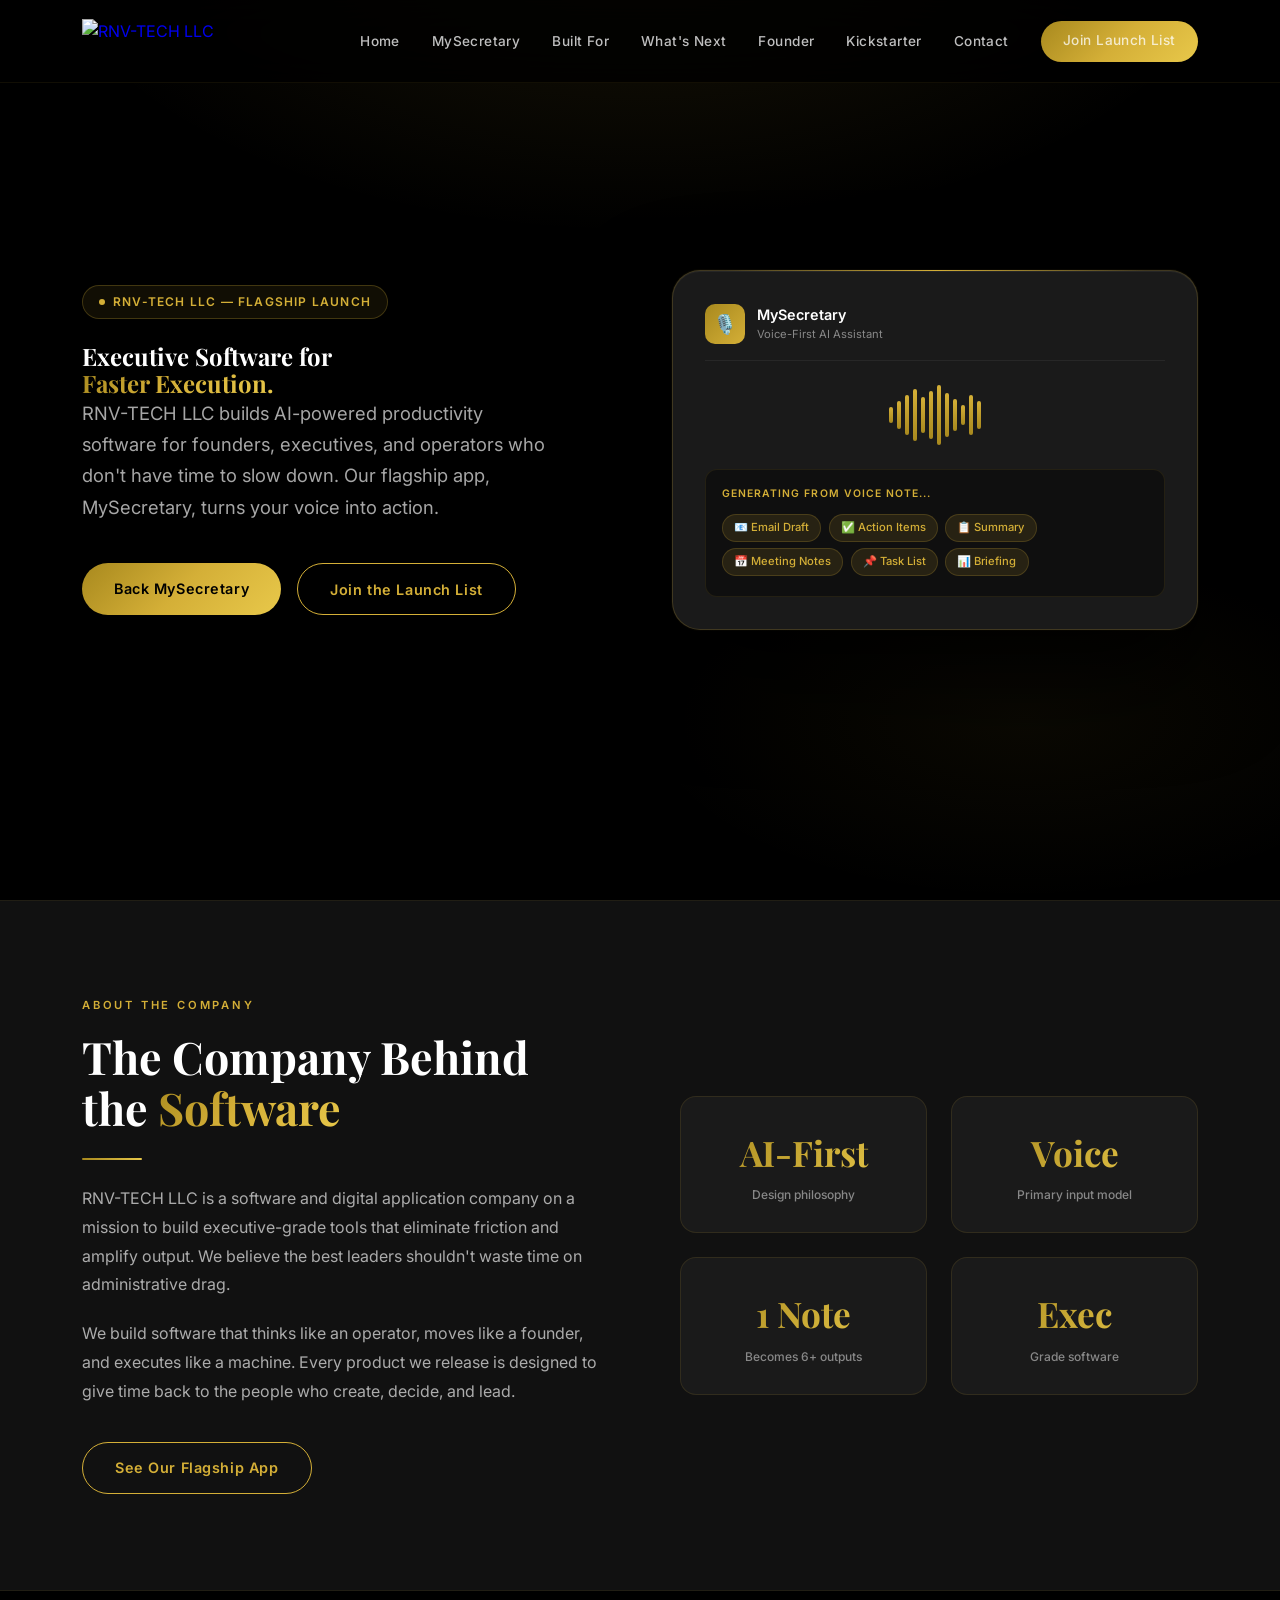
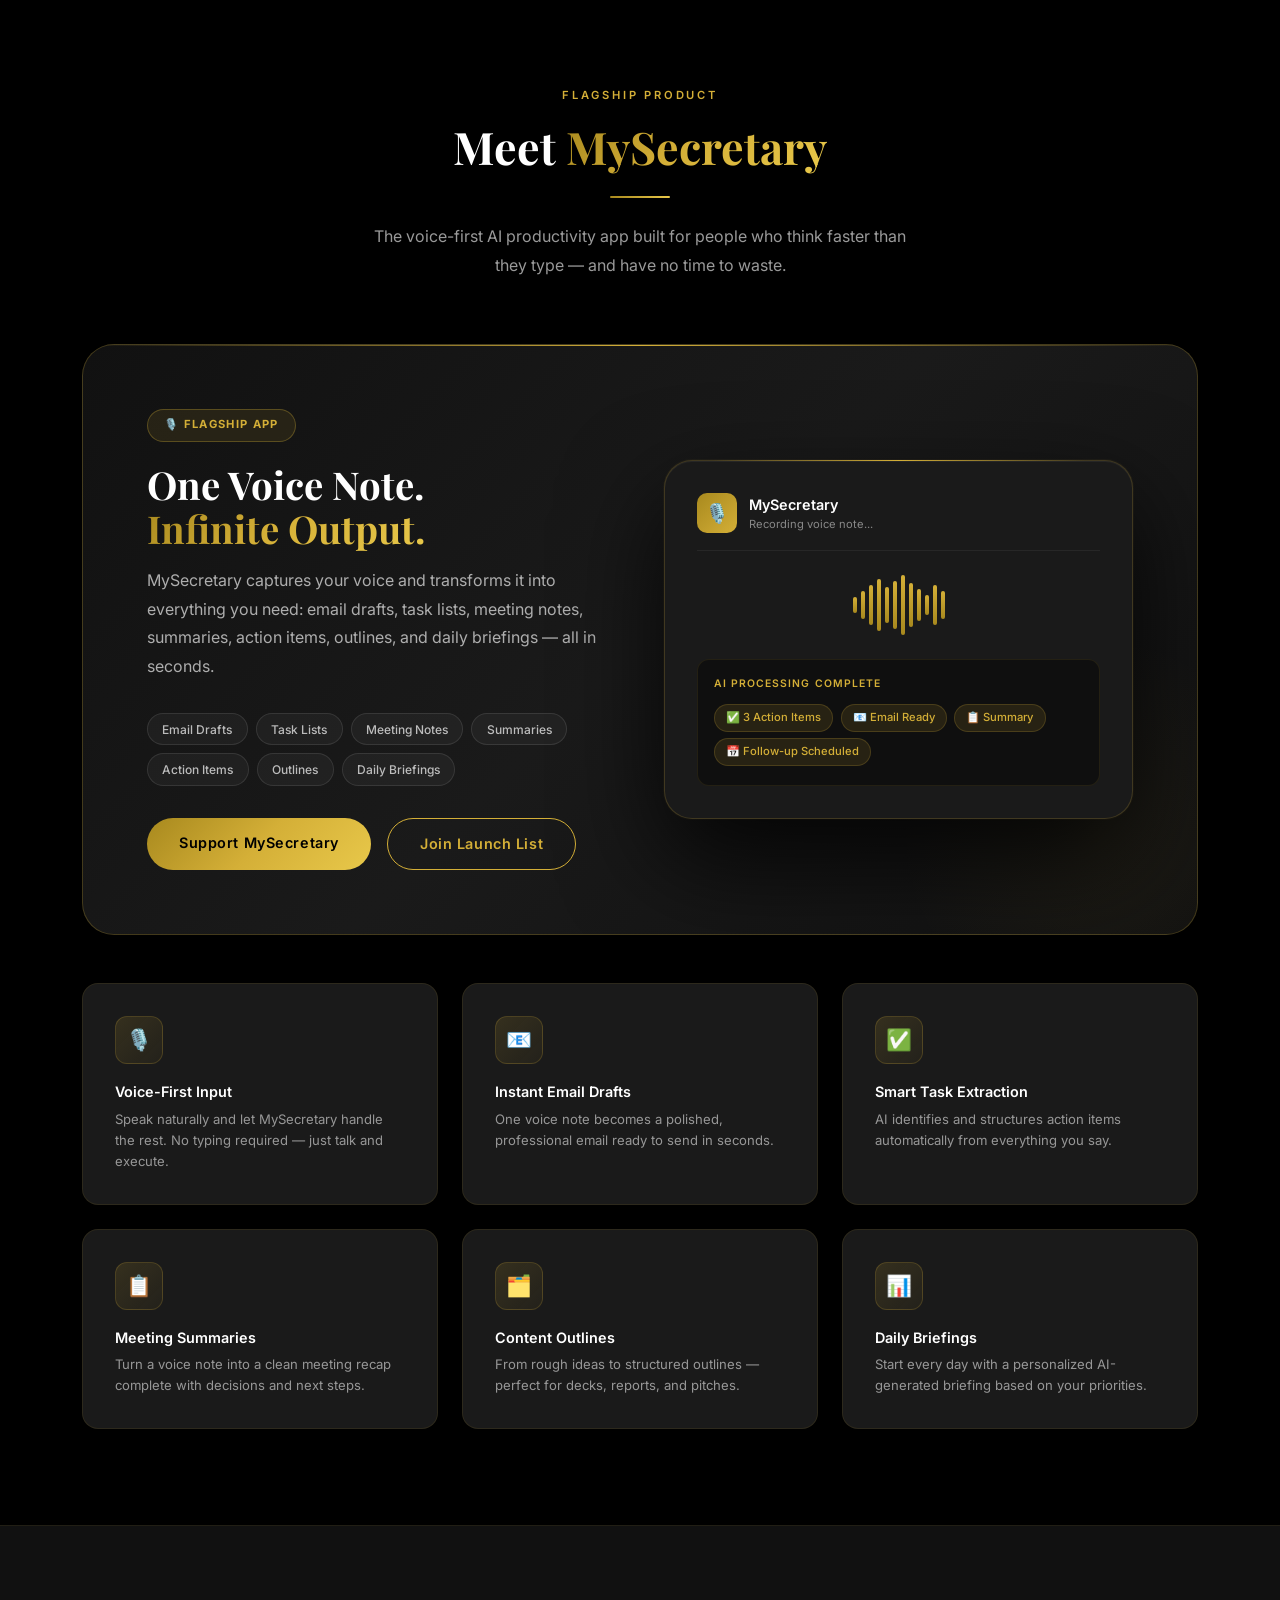
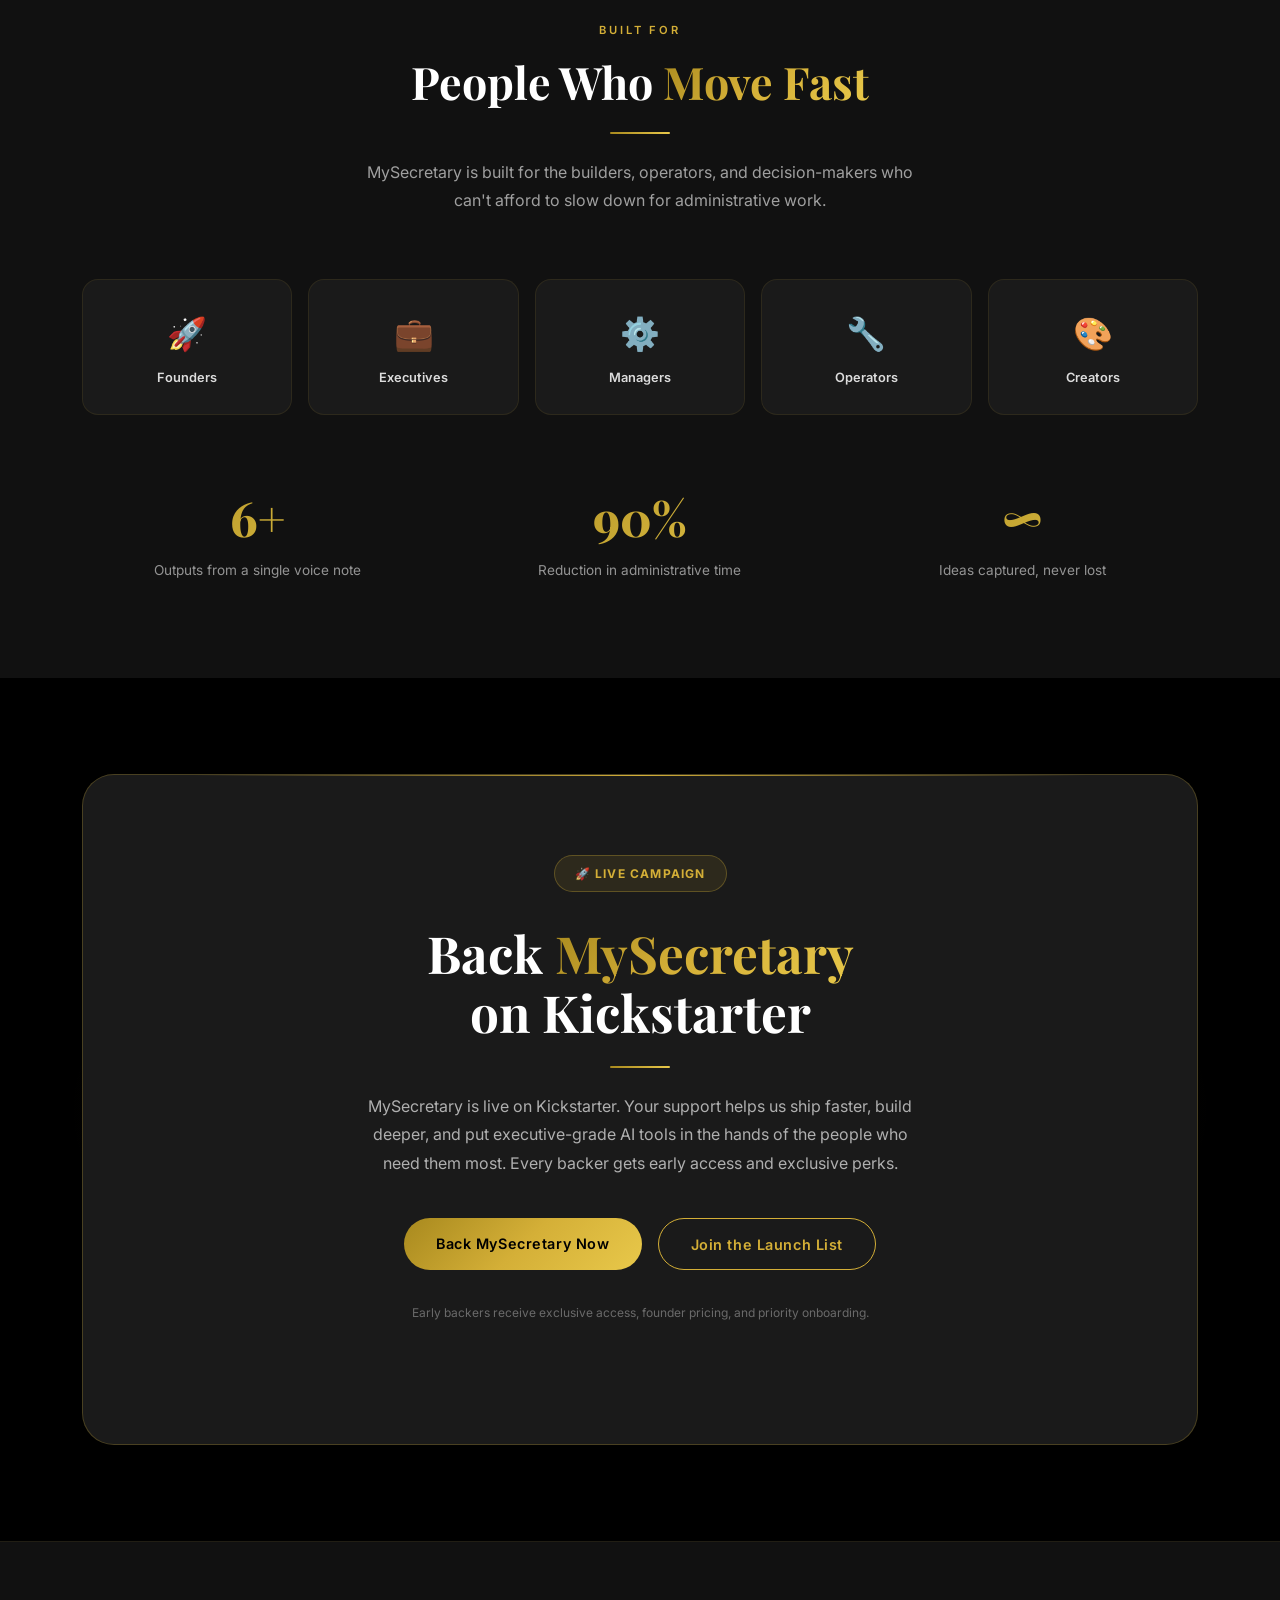
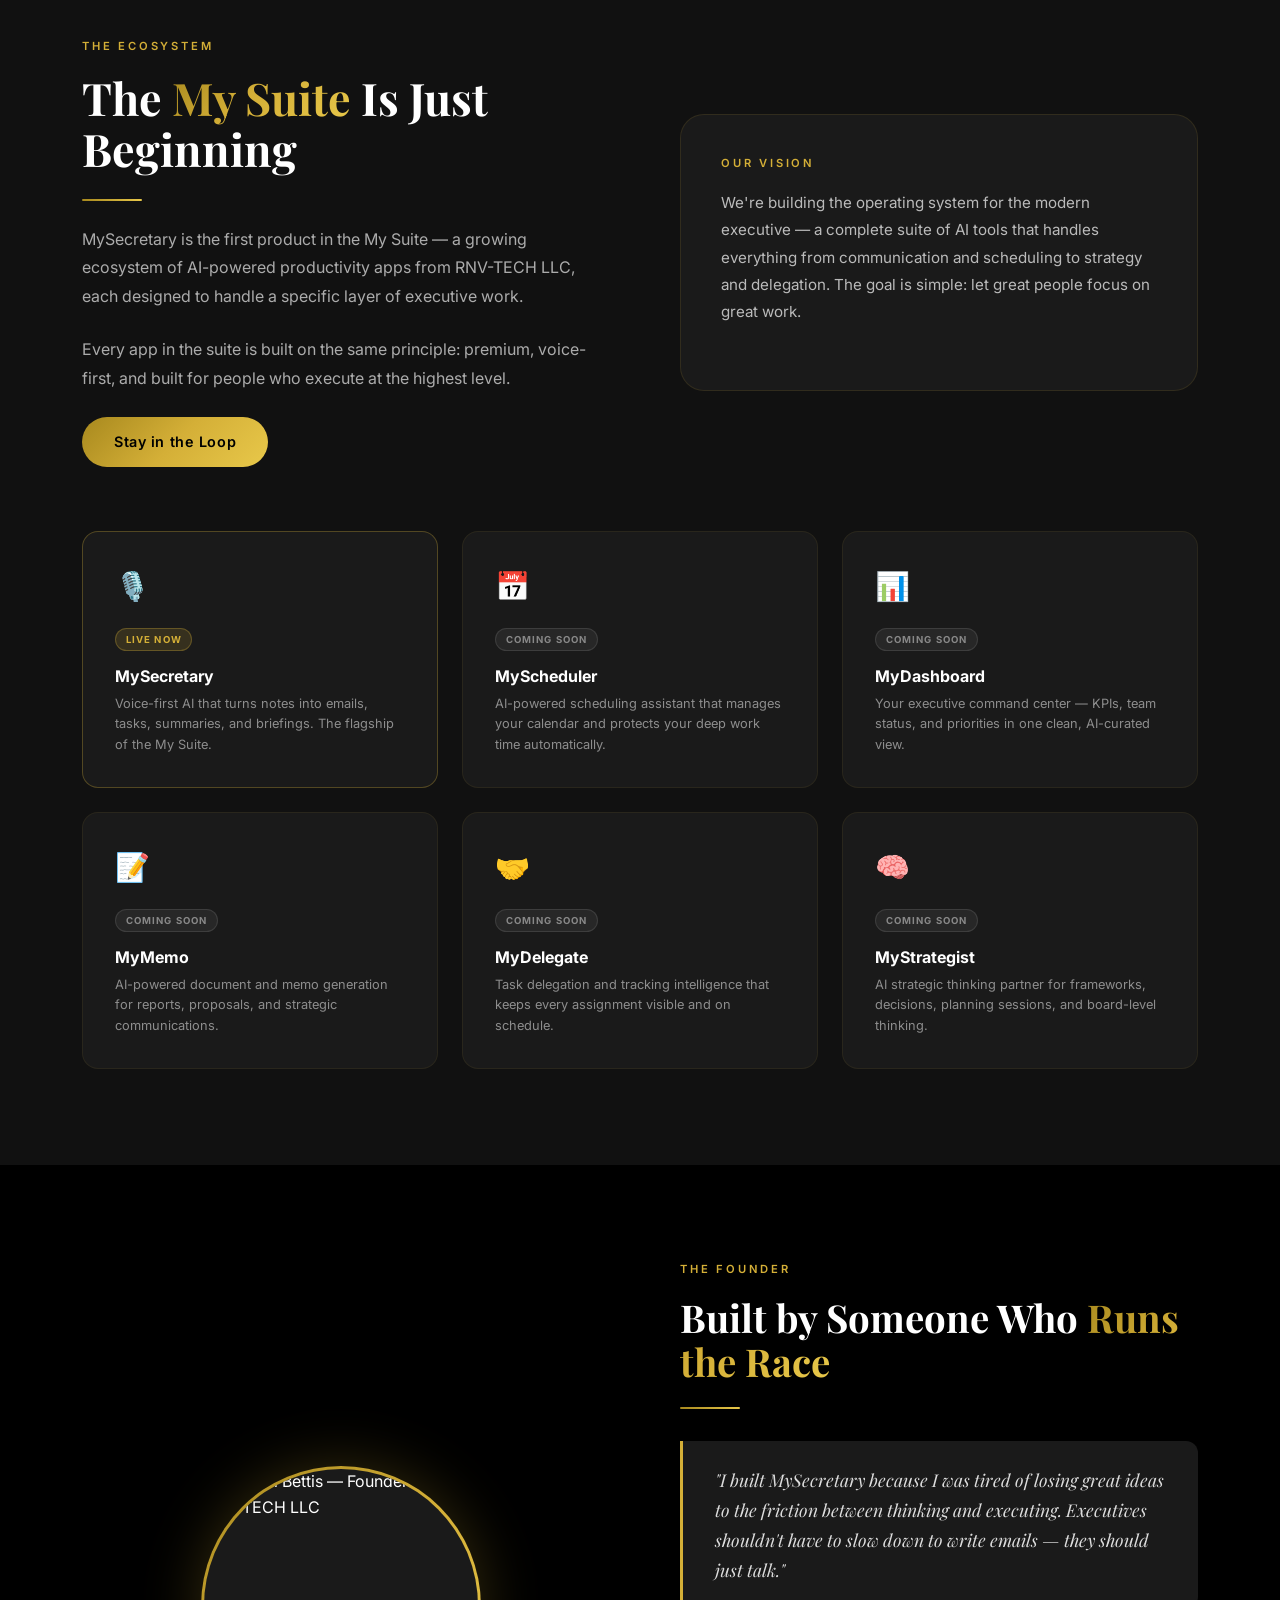
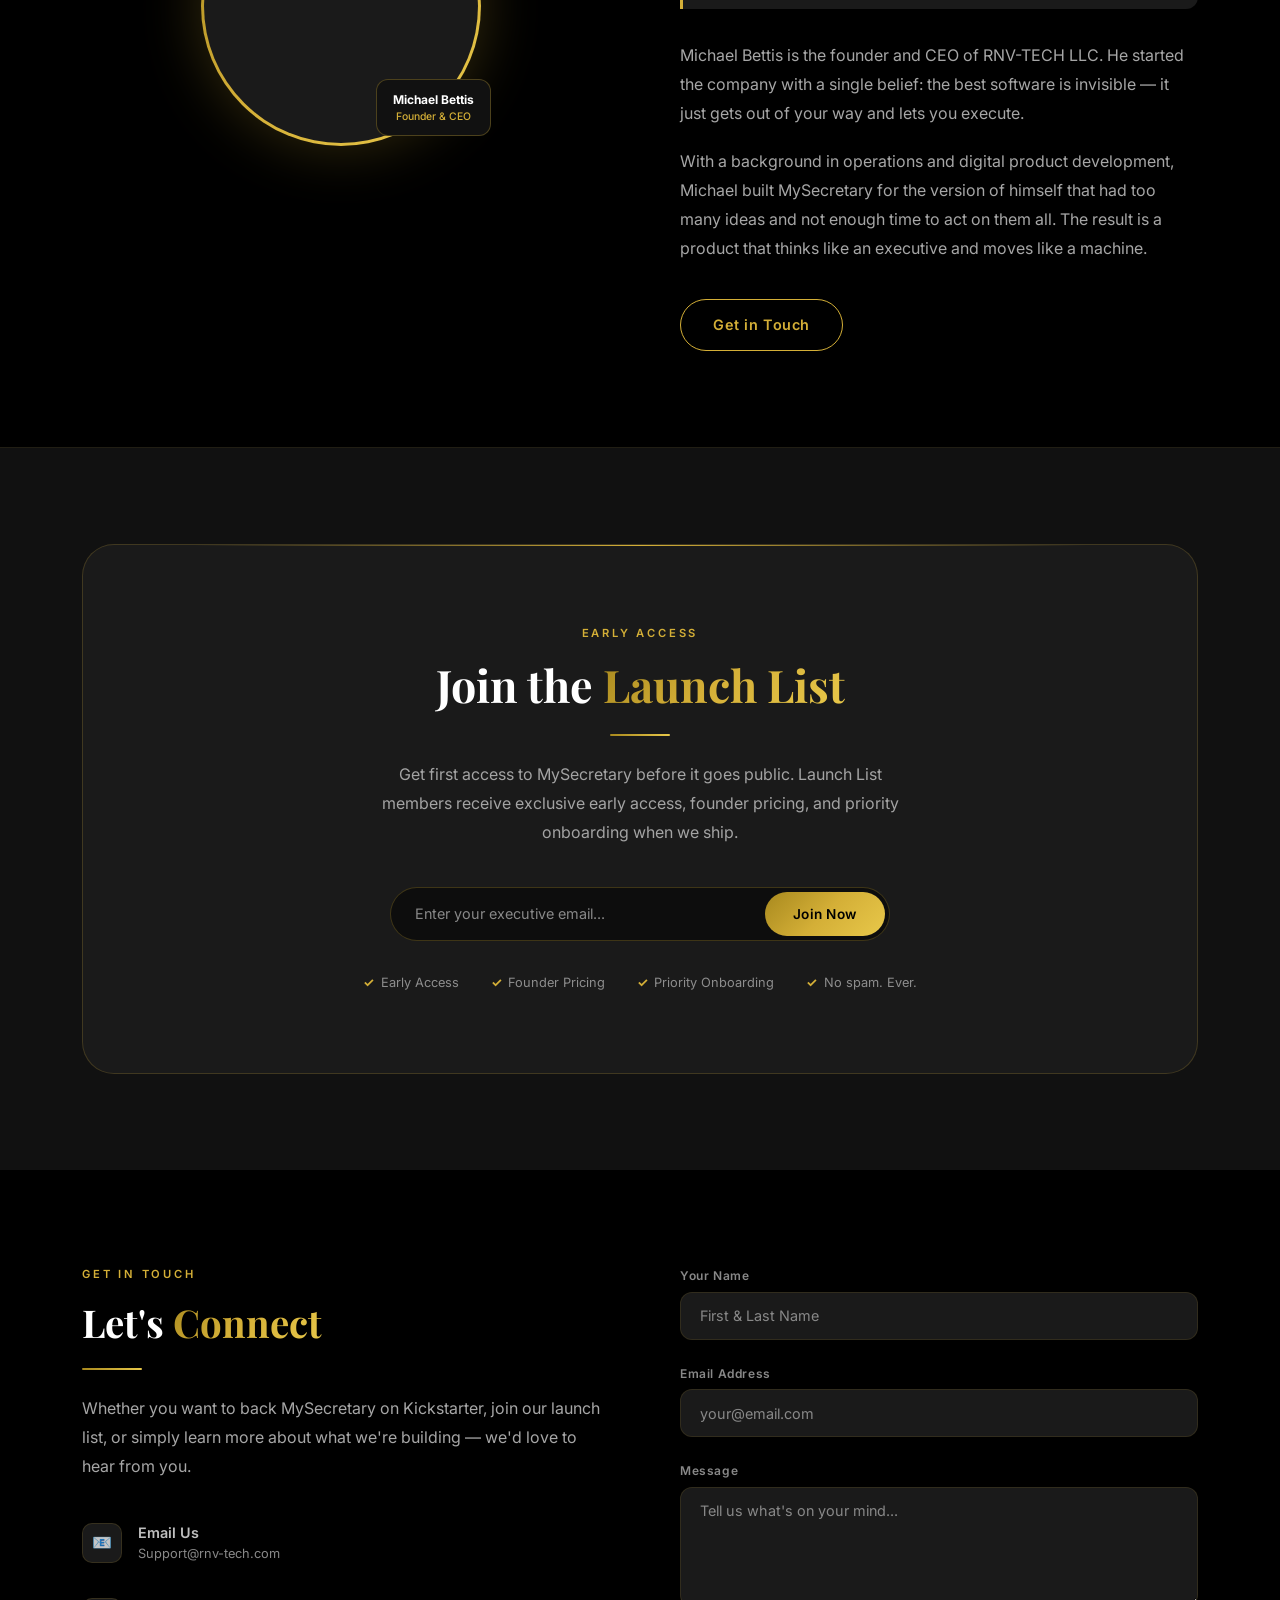
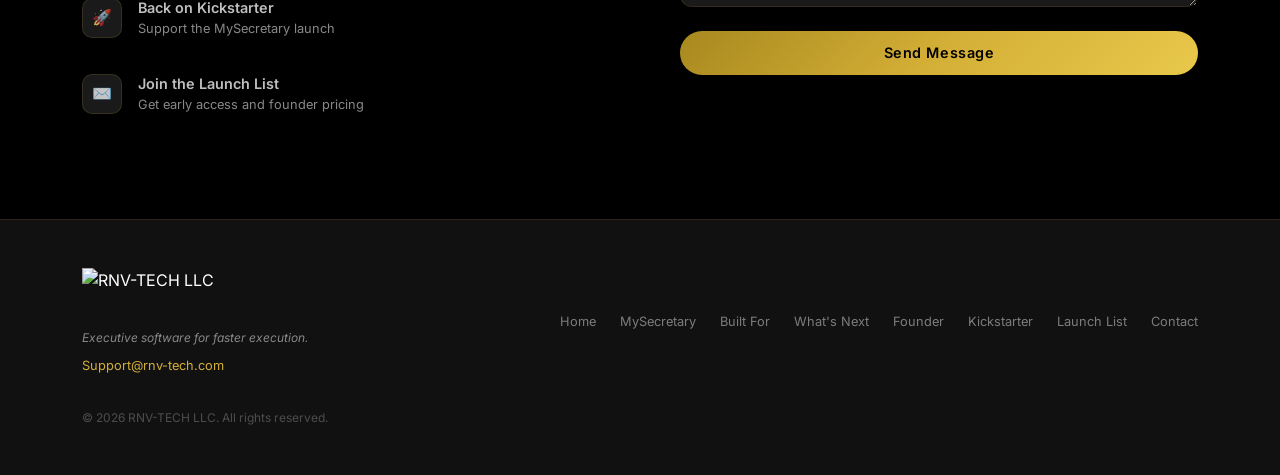
==== commit 417ee8fc: "Fix remaining review findings: font payload, audience nav, observer threshold, onclick handlers - Re" ====
--- a/index.html
+++ b/index.html
@@ -7,7 +7,7 @@
   <meta name="description" content="RNV-TECH LLC builds executive-grade software and AI productivity apps. MySecretary is the flagship voice-first AI app for founders, executives, and operators." />
   <link rel="preconnect" href="https://fonts.googleapis.com" />
   <link rel="preconnect" href="https://fonts.gstatic.com" crossorigin />
-  <link href="https://fonts.googleapis.com/css2?family=Playfair+Display:wght@400;600;700;800&family=Inter:wght@300;400;500;600;700&display=swap" rel="stylesheet" />
+  <link href="https://fonts.googleapis.com/css2?family=Playfair+Display:wght@400;600;700;800&family=Inter:wght@400;500;600;700&display=swap" rel="stylesheet" />
   <style>
     *, *::before, *::after { box-sizing: border-box; margin: 0; padding: 0; }
 
@@ -203,6 +203,9 @@
       border-radius: 2px;
       transition: var(--transition);
     }
+    .hamburger.is-open span:nth-child(1) { transform: translateY(7px) rotate(45deg); }
+    .hamburger.is-open span:nth-child(2) { opacity: 0; transform: scaleX(0); }
+    .hamburger.is-open span:nth-child(3) { transform: translateY(-7px) rotate(-45deg); }
 
     .mobile-menu {
       display: none;
@@ -1042,6 +1045,7 @@
       <ul class="nav-links">
         <li><a href="#home">Home</a></li>
         <li><a href="#mysecretary">MySecretary</a></li>
+        <li><a href="#audience">Built For</a></li>
         <li><a href="#whats-next">What's Next</a></li>
         <li><a href="#founder">Founder</a></li>
         <li><a href="#kickstarter">Kickstarter</a></li>
@@ -1049,19 +1053,20 @@
         <li><a href="#launch" class="btn btn-gold nav-cta">Join Launch List</a></li>
       </ul>
 
-      <div class="hamburger" id="hamburger" onclick="toggleMenu()">
+      <div class="hamburger" id="hamburger">
         <span></span><span></span><span></span>
       </div>
     </div>
 
     <div class="mobile-menu" id="mobile-menu">
-      <a href="#home" onclick="toggleMenu()">Home</a>
-      <a href="#mysecretary" onclick="toggleMenu()">MySecretary</a>
-      <a href="#whats-next" onclick="toggleMenu()">What's Next</a>
-      <a href="#founder" onclick="toggleMenu()">Founder</a>
-      <a href="#kickstarter" onclick="toggleMenu()">Kickstarter</a>
-      <a href="#contact" onclick="toggleMenu()">Contact</a>
-      <a href="#launch" class="btn btn-gold" onclick="toggleMenu()">Join the Launch List</a>
+      <a href="#home">Home</a>
+      <a href="#mysecretary">MySecretary</a>
+      <a href="#audience">Built For</a>
+      <a href="#whats-next">What's Next</a>
+      <a href="#founder">Founder</a>
+      <a href="#kickstarter">Kickstarter</a>
+      <a href="#contact">Contact</a>
+      <a href="#launch" class="btn btn-gold">Join the Launch List</a>
     </div>
   </div>
 </nav>
@@ -1545,6 +1550,7 @@
       <div class="footer-links">
         <a href="#home">Home</a>
         <a href="#mysecretary">MySecretary</a>
+        <a href="#audience">Built For</a>
         <a href="#whats-next">What's Next</a>
         <a href="#founder">Founder</a>
         <a href="https://www.kickstarter.com/projects/rnv-tech/help-launch-my-secretary-an-ai-productivity-app" target="_blank" rel="noopener">Kickstarter</a>
@@ -1559,8 +1565,8 @@
 
 <script>
   // ── CONFIG: replace with your Formspree form IDs from formspree.io ──
-  const FORMSPREE_SIGNUP  = 'YOUR_SIGNUP_FORM_ID';
-  const FORMSPREE_CONTACT = 'YOUR_CONTACT_FORM_ID';
+  const FORMSPREE_SIGNUP  = 'https://formspree.io/f/xykvjzrj';
+  const FORMSPREE_CONTACT = 'https://formspree.io/f/xeedkoyl';
 
   // Navbar scroll effect
   const navbar = document.getElementById('navbar');
@@ -1568,20 +1574,29 @@
     navbar.classList.toggle('scrolled', window.scrollY > 60);
   });
 
-  // Mobile menu toggle — uses a CSS class as canonical state to avoid
-  // the inline-style vs stylesheet conflict on viewport resize
+  // Mobile menu toggle — is-open class drives both menu visibility and hamburger animation
   function toggleMenu() {
-    const menu = document.getElementById('mobile-menu');
-    const isOpen = menu.classList.contains('is-open');
+    const menu      = document.getElementById('mobile-menu');
+    const hamburger = document.getElementById('hamburger');
+    const isOpen    = menu.classList.contains('is-open');
     menu.classList.toggle('is-open', !isOpen);
+    hamburger.classList.toggle('is-open', !isOpen);
     menu.style.display = isOpen ? '' : 'flex';
   }
+
+  // Wire hamburger and mobile menu links via addEventListener (no inline onclick)
+  document.getElementById('hamburger').addEventListener('click', toggleMenu);
+  document.querySelectorAll('#mobile-menu a').forEach(link => {
+    link.addEventListener('click', toggleMenu);
+  });
 
   // Reset mobile menu when resizing to desktop so inline style doesn't linger
   window.addEventListener('resize', () => {
     if (window.innerWidth > 768) {
-      const menu = document.getElementById('mobile-menu');
+      const menu      = document.getElementById('mobile-menu');
+      const hamburger = document.getElementById('hamburger');
       menu.classList.remove('is-open');
+      hamburger.classList.remove('is-open');
       menu.style.display = '';
     }
   });
@@ -1591,39 +1606,53 @@
     entries.forEach(entry => {
       if (entry.isIntersecting) entry.target.classList.add('visible');
     });
-  }, { threshold: 0.05 });
+  }, { threshold: 0.1 });
 
   document.querySelectorAll('.fade-in').forEach(el => observer.observe(el));
 
-  // Generic Formspree submit — disables button to prevent double-submit race
+  // Generic Formspree submit.
+  // Reset is scheduled per-branch (not in finally) so:
+  //   • the button stays disabled for the full fetch duration + 4s of visible feedback
+  //   • no concurrent submission is possible during a slow network call
+  //   • Formspree error messages (422 body) are surfaced to the user
   async function submitToFormspree(formId, formData, btn, successText, onSuccess) {
+    const orig = btn.dataset.origText;
+    const reset = () => {
+      btn.textContent = orig;
+      btn.style.background = '';
+      btn.disabled = false;
+    };
+
     btn.disabled = true;
     btn.textContent = 'Sending…';
     btn.style.background = '';
+
     try {
       const res = await fetch('https://formspree.io/f/' + formId, {
         method: 'POST',
         body: formData,
         headers: { 'Accept': 'application/json' }
       });
+
       if (res.ok) {
         btn.textContent = successText;
         btn.style.background = 'linear-gradient(135deg, #2a7a3a, #3aa34a)';
         if (onSuccess) onSuccess();
+        setTimeout(reset, 4000);
       } else {
-        btn.textContent = 'Error — please try again';
+        let msg = 'Error — please try again';
+        try {
+          const body = await res.json();
+          if (body.errors && body.errors.length) msg = body.errors[0].message;
+        } catch (_) {}
+        btn.textContent = msg;
         btn.style.background = 'linear-gradient(135deg, #7a2a2a, #a33a3a)';
+        setTimeout(reset, 4000);
       }
     } catch (_) {
       btn.textContent = 'Network error — try again';
       btn.style.background = 'linear-gradient(135deg, #7a2a2a, #a33a3a)';
-    } finally {
-      const orig = btn.dataset.origText;
-      setTimeout(() => {
-        btn.textContent = orig;
-        btn.style.background = '';
-        btn.disabled = false;
-      }, 4000);
+      setTimeout(reset, 4000);
     }
   }
 
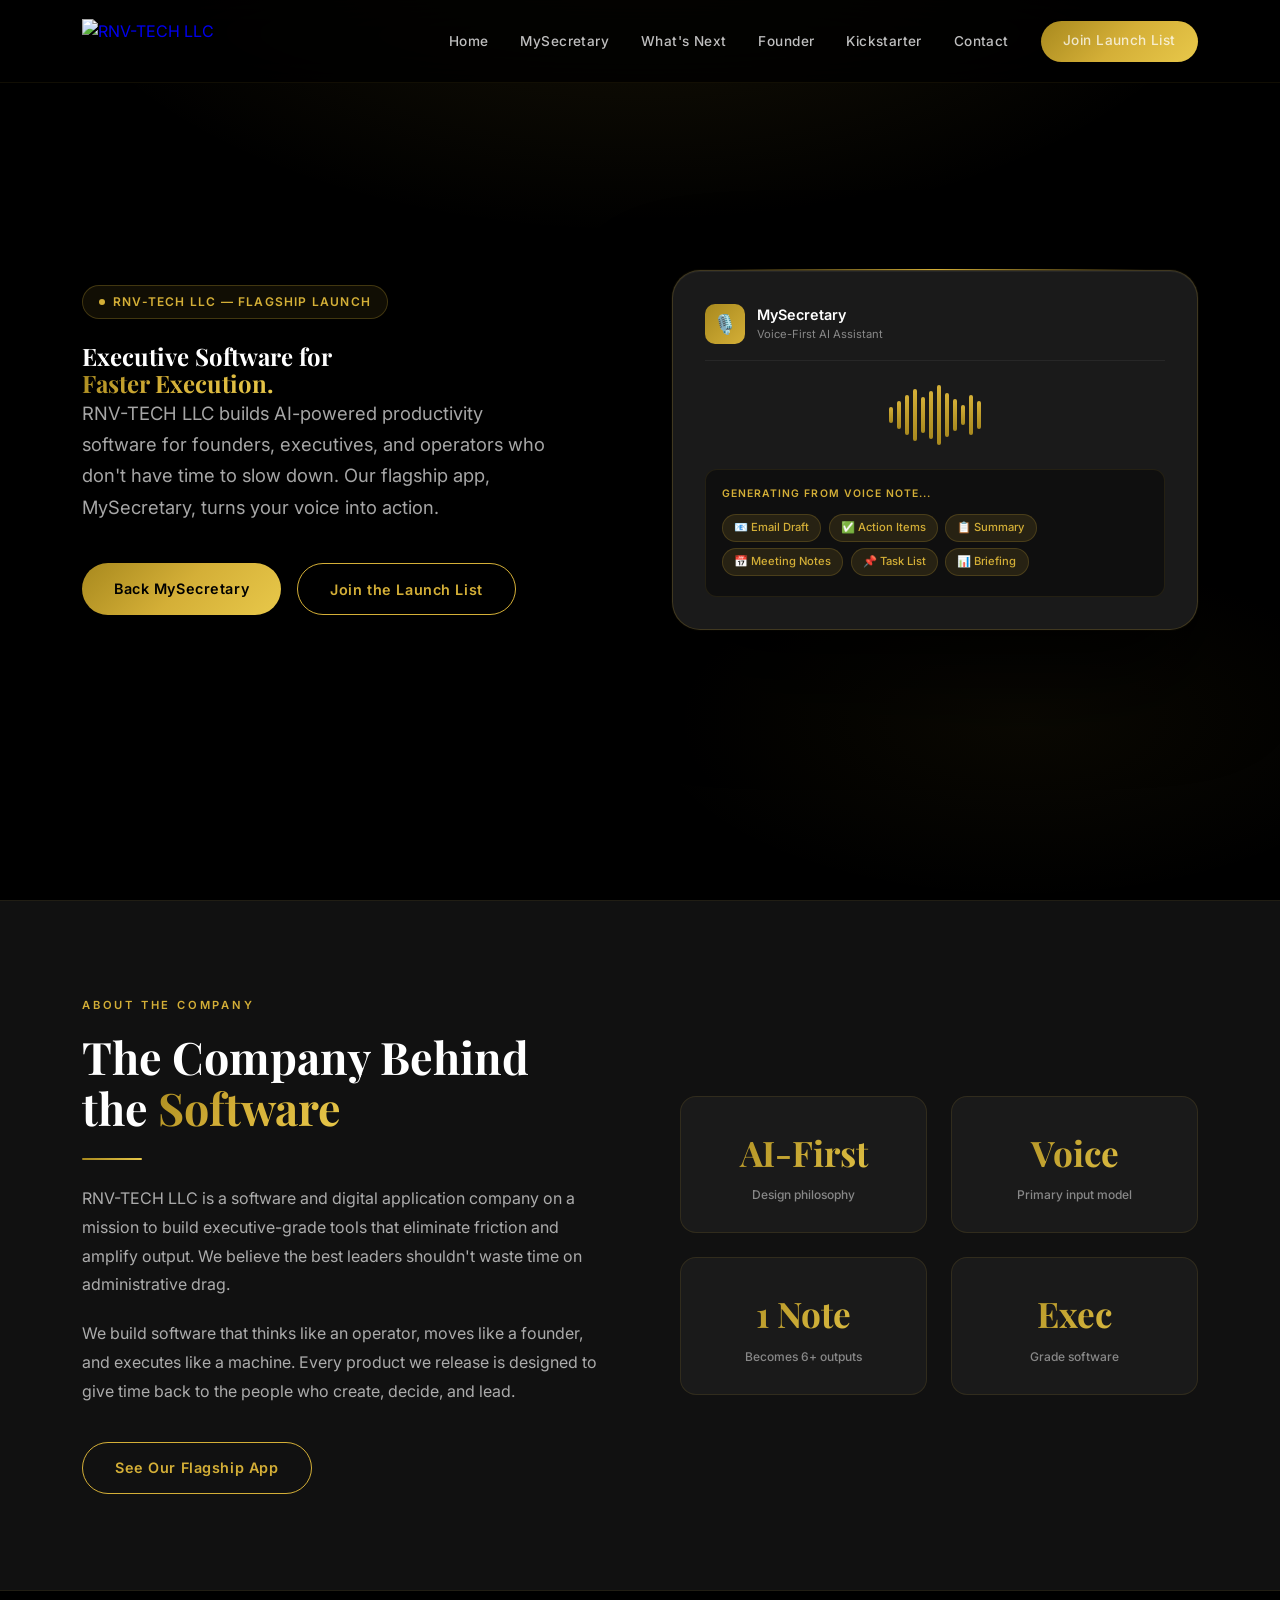
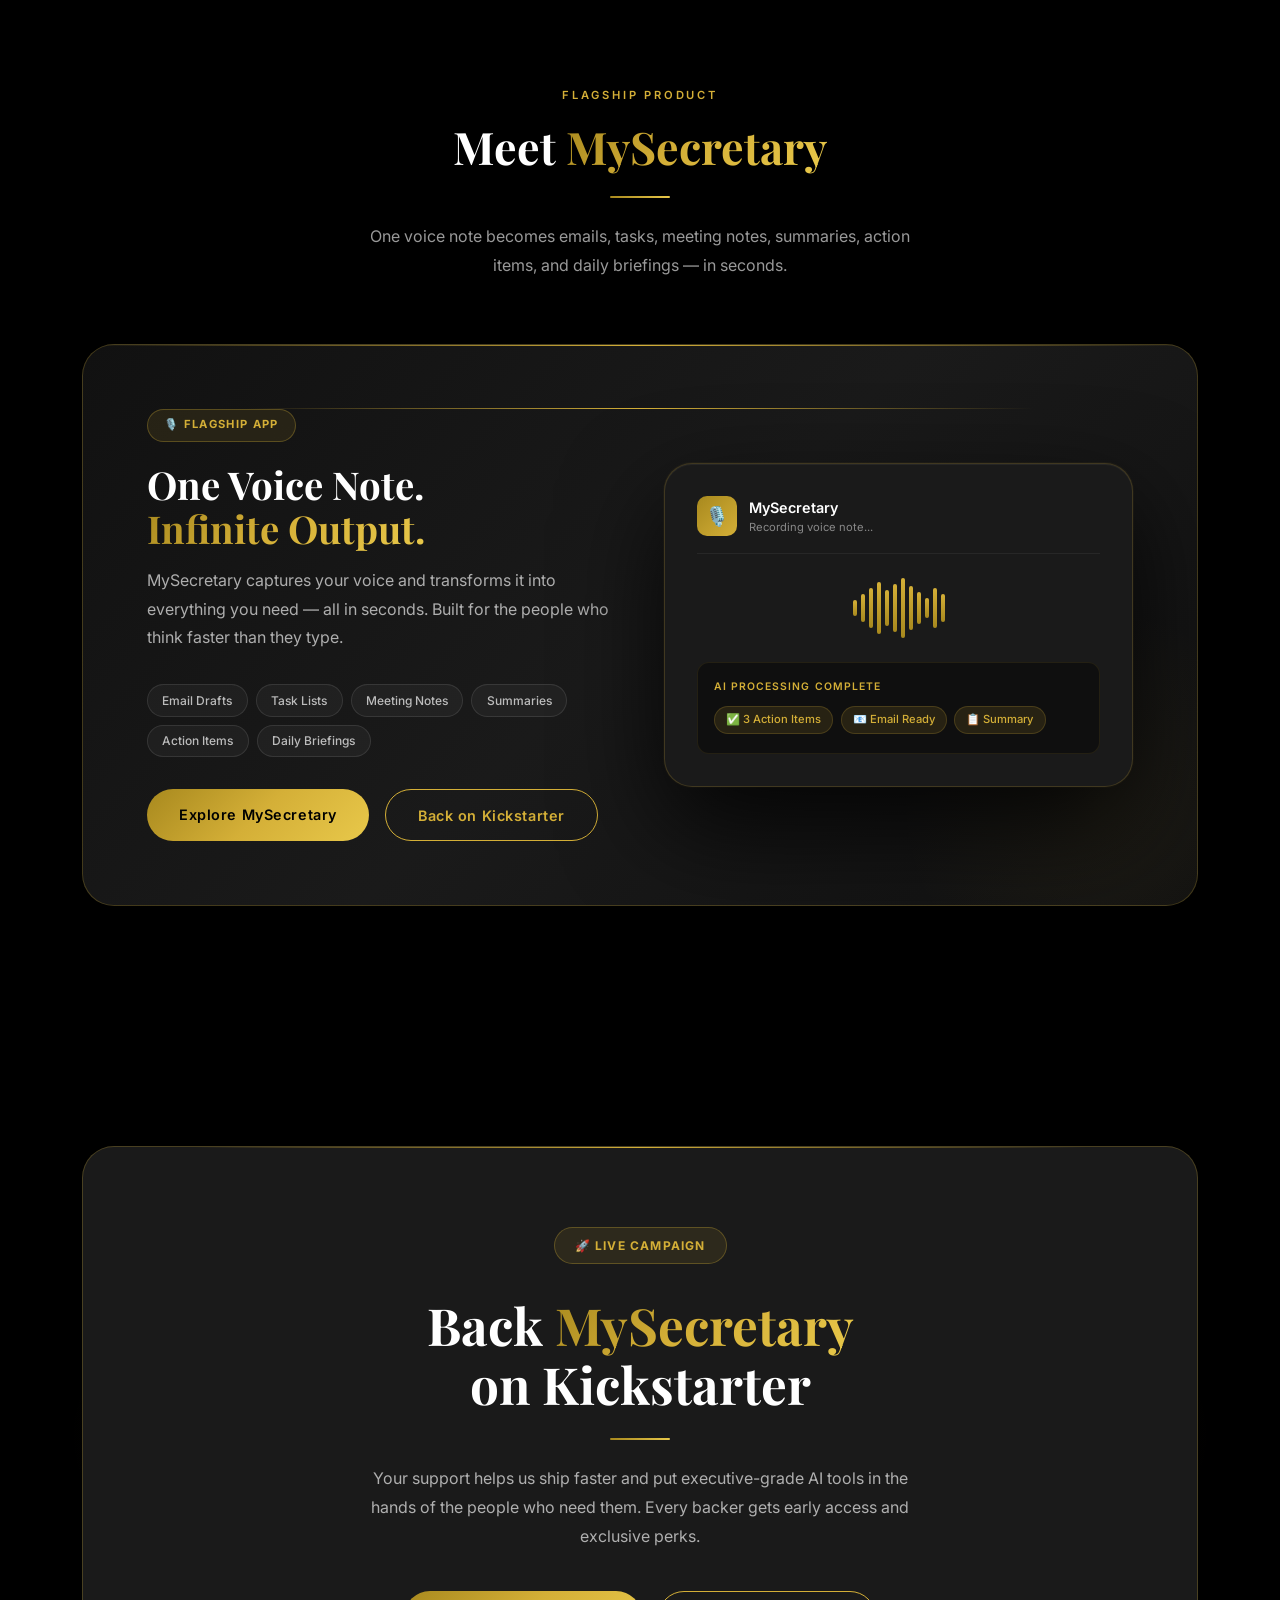
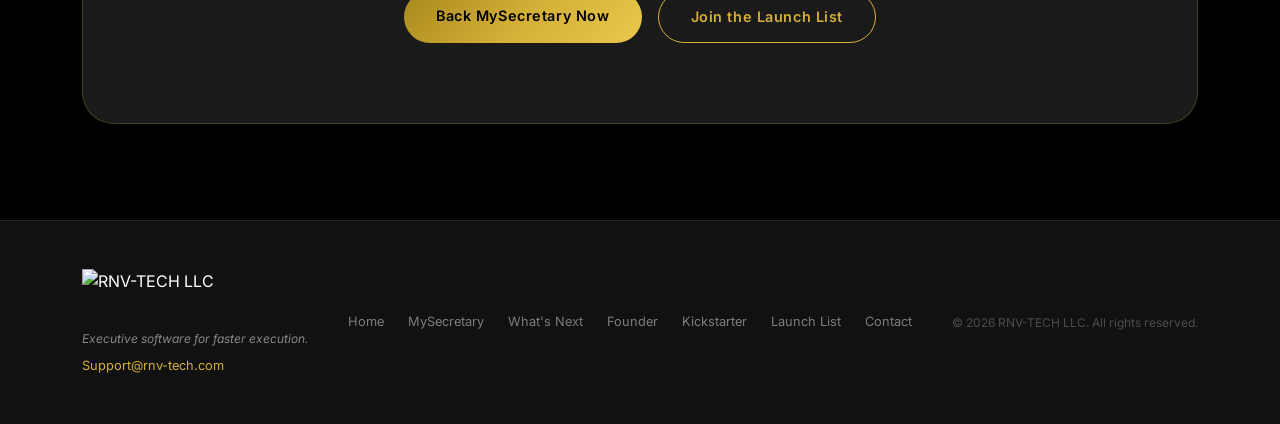
==== commit f909b84c: "Split single-page site into 6 separate pages with shared CSS and JS Structure: - index.html         " ====
--- a/index.html
+++ b/index.html
@@ -8,1090 +8,55 @@
   <link rel="preconnect" href="https://fonts.googleapis.com" />
   <link rel="preconnect" href="https://fonts.gstatic.com" crossorigin />
   <link href="https://fonts.googleapis.com/css2?family=Playfair+Display:wght@400;600;700;800&family=Inter:wght@400;500;600;700&display=swap" rel="stylesheet" />
-  <style>
-    *, *::before, *::after { box-sizing: border-box; margin: 0; padding: 0; }
-
-    :root {
-      --black:   #000000;
-      --gold:    #D4AF37;
-      --gold-lt: #e8c84a;
-      --gold-dk: #a8891e;
-      --white:   #FFFFFF;
-      --gray-1:  #111111;
-      --gray-2:  #1a1a1a;
-      --gray-3:  #2a2a2a;
-      --gray-4:  #888888;
-      --radius:  16px;
-      --radius-lg: 24px;
-      --transition: 0.3s cubic-bezier(0.4, 0, 0.2, 1);
-    }
-
-    html { scroll-behavior: smooth; }
-
-    body {
-      background: var(--black);
-      color: var(--white);
-      font-family: 'Inter', -apple-system, BlinkMacSystemFont, sans-serif;
-      font-size: 16px;
-      line-height: 1.6;
-      overflow-x: hidden;
-      -webkit-font-smoothing: antialiased;
-    }
-
-    /* ── TYPOGRAPHY ── */
-    h1, h2, h3, h4 { font-family: 'Playfair Display', Georgia, serif; line-height: 1.15; }
-
-    .gold-text {
-      background: linear-gradient(135deg, var(--gold-dk) 0%, var(--gold) 45%, var(--gold-lt) 100%);
-      -webkit-background-clip: text;
-      -webkit-text-fill-color: transparent;
-      background-clip: text;
-    }
-
-    .section-label {
-      font-family: 'Inter', sans-serif;
-      font-size: 0.7rem;
-      font-weight: 600;
-      letter-spacing: 0.25em;
-      text-transform: uppercase;
-      color: var(--gold);
-      margin-bottom: 1rem;
-    }
-
-    /* ── LAYOUT ── */
-    .container {
-      max-width: 1180px;
-      margin: 0 auto;
-      padding: 0 2rem;
-    }
-
-    section { padding: 6rem 0; }
-
-    /* ── GOLD LINE ── */
-    .gold-line {
-      width: 60px;
-      height: 2px;
-      background: linear-gradient(90deg, var(--gold-dk), var(--gold-lt));
-      margin: 1.5rem auto;
-      border-radius: 2px;
-    }
-    .gold-line.left { margin-left: 0; }
-
-    /* ── BUTTONS ── */
-    .btn {
-      display: inline-block;
-      padding: 0.85rem 2rem;
-      border-radius: 50px;
-      font-family: 'Inter', sans-serif;
-      font-size: 0.9rem;
-      font-weight: 600;
-      letter-spacing: 0.04em;
-      text-decoration: none;
-      cursor: pointer;
-      border: none;
-      transition: var(--transition);
-    }
-
-    .btn-gold {
-      background: linear-gradient(135deg, var(--gold-dk), var(--gold), var(--gold-lt));
-      color: var(--black);
-    }
-    .btn-gold:hover {
-      transform: translateY(-2px);
-      box-shadow: 0 8px 32px rgba(212, 175, 55, 0.45);
-      filter: brightness(1.08);
-    }
-
-    .btn-outline {
-      background: transparent;
-      color: var(--gold);
-      border: 1.5px solid var(--gold);
-    }
-    .btn-outline:hover {
-      background: rgba(212, 175, 55, 0.08);
-      transform: translateY(-2px);
-      box-shadow: 0 8px 24px rgba(212, 175, 55, 0.15);
-    }
-
-    .btn-white {
-      background: var(--white);
-      color: var(--black);
-    }
-    .btn-white:hover {
-      transform: translateY(-2px);
-      box-shadow: 0 8px 24px rgba(255,255,255,0.2);
-    }
-
-    /* ── CARDS ── */
-    .card {
-      background: var(--gray-2);
-      border: 1px solid rgba(212, 175, 55, 0.12);
-      border-radius: var(--radius-lg);
-      padding: 2.5rem;
-      transition: var(--transition);
-    }
-    .card:hover {
-      border-color: rgba(212, 175, 55, 0.35);
-      transform: translateY(-4px);
-      box-shadow: 0 20px 60px rgba(0,0,0,0.6), 0 0 0 1px rgba(212,175,55,0.08);
-    }
-
-    /* ── NAV ── */
-    nav {
-      position: fixed;
-      top: 0; left: 0; right: 0;
-      z-index: 1000;
-      padding: 1.2rem 0;
-      background: rgba(0,0,0,0.82);
-      backdrop-filter: blur(20px);
-      -webkit-backdrop-filter: blur(20px);
-      border-bottom: 1px solid rgba(212, 175, 55, 0.08);
-      transition: var(--transition);
-    }
-    nav.scrolled {
-      padding: 0.8rem 0;
-      background: rgba(0,0,0,0.96);
-    }
-
-    .nav-inner {
-      display: flex;
-      align-items: center;
-      justify-content: space-between;
-    }
-
-    .nav-logo {
-      display: flex;
-      align-items: center;
-      text-decoration: none;
-    }
-    .nav-logo-img {
-      height: 44px;
-      width: auto;
-      object-fit: contain;
-    }
-
-    .nav-links {
-      display: flex;
-      align-items: center;
-      gap: 2rem;
-      list-style: none;
-    }
-    .nav-links a {
-      color: rgba(255,255,255,0.75);
-      text-decoration: none;
-      font-size: 0.85rem;
-      font-weight: 500;
-      letter-spacing: 0.03em;
-      transition: color var(--transition);
-    }
-    .nav-links a:hover { color: var(--gold); }
-
-    .nav-cta { padding: 0.6rem 1.4rem; font-size: 0.8rem; }
-
-    .hamburger {
-      display: none;
-      flex-direction: column;
-      gap: 5px;
-      cursor: pointer;
-      padding: 4px;
-    }
-    .hamburger span {
-      display: block;
-      width: 24px;
-      height: 2px;
-      background: var(--white);
-      border-radius: 2px;
-      transition: var(--transition);
-    }
-    .hamburger.is-open span:nth-child(1) { transform: translateY(7px) rotate(45deg); }
-    .hamburger.is-open span:nth-child(2) { opacity: 0; transform: scaleX(0); }
-    .hamburger.is-open span:nth-child(3) { transform: translateY(-7px) rotate(-45deg); }
-
-    .mobile-menu {
-      display: none;
-      flex-direction: column;
-      gap: 0;
-      padding: 1rem 0;
-      border-top: 1px solid rgba(212, 175, 55, 0.1);
-      margin-top: 1rem;
-    }
-    .mobile-menu a {
-      color: rgba(255,255,255,0.8);
-      text-decoration: none;
-      font-size: 0.95rem;
-      font-weight: 500;
-      padding: 0.85rem 0;
-      border-bottom: 1px solid rgba(255,255,255,0.05);
-      transition: color var(--transition);
-    }
-    .mobile-menu a:hover { color: var(--gold); }
-    .mobile-menu .btn { margin-top: 1rem; text-align: center; }
-
-    /* ── HERO ── */
-    #home {
-      min-height: 100vh;
-      display: flex;
-      align-items: center;
-      padding-top: 6rem;
-      position: relative;
-      overflow: hidden;
-    }
-
-    .hero-bg {
-      position: absolute;
-      inset: 0;
-      background:
-        radial-gradient(ellipse 80% 60% at 50% -10%, rgba(212,175,55,0.12) 0%, transparent 60%),
-        radial-gradient(ellipse 60% 40% at 80% 80%, rgba(212,175,55,0.05) 0%, transparent 50%);
-    }
-
-    .hero-banner-bg {
-      position: absolute;
-      inset: 0;
-      background-image: url('images/banner.png');
-      background-size: cover;
-      background-position: center 30%;
-      opacity: 0.12;
-    }
-
-    .hero-grid {
-      display: grid;
-      grid-template-columns: 1fr 1fr;
-      gap: 4rem;
-      align-items: center;
-      position: relative;
-      z-index: 1;
-    }
-
-    .hero-label {
-      display: inline-flex;
-      align-items: center;
-      gap: 0.5rem;
-      background: rgba(212, 175, 55, 0.08);
-      border: 1px solid rgba(212, 175, 55, 0.25);
-      border-radius: 50px;
-      padding: 0.4rem 1rem;
-      font-size: 0.75rem;
-      font-weight: 600;
-      color: var(--gold);
-      letter-spacing: 0.1em;
-      text-transform: uppercase;
-      margin-bottom: 1.5rem;
-    }
-
-    .hero-label::before {
-      content: '';
-      width: 6px;
-      height: 6px;
-      border-radius: 50%;
-      background: var(--gold);
-      animation: pulse 2s infinite;
-    }
-
-    @keyframes pulse {
-      0%, 100% { opacity: 1; }
-      50% { opacity: 0.3; }
-    }
-
-    .hero h1 {
-      font-size: clamp(2.8rem, 5vw, 4.5rem);
-      font-weight: 800;
-      line-height: 1.1;
-      margin-bottom: 1.5rem;
-    }
-
-    .hero-sub {
-      font-size: 1.15rem;
-      color: rgba(255,255,255,0.65);
-      line-height: 1.7;
-      margin-bottom: 2.5rem;
-      max-width: 480px;
-    }
-
-    .hero-actions {
-      display: flex;
-      gap: 1rem;
-      flex-wrap: wrap;
-    }
-
-    .hero-visual {
-      position: relative;
-    }
-
-    .app-mockup {
-      background: var(--gray-2);
-      border: 1px solid rgba(212,175,55,0.2);
-      border-radius: 28px;
-      padding: 2rem;
-      position: relative;
-      box-shadow:
-        0 40px 100px rgba(0,0,0,0.8),
-        0 0 0 1px rgba(212,175,55,0.05),
-        inset 0 1px 0 rgba(255,255,255,0.05);
-    }
-
-    .app-mockup::before {
-      content: '';
-      position: absolute;
-      top: -1px; left: 10%; right: 10%;
-      height: 1px;
-      background: linear-gradient(90deg, transparent, var(--gold), transparent);
-    }
-
-    .mockup-header {
-      display: flex;
-      align-items: center;
-      gap: 0.75rem;
-      margin-bottom: 1.5rem;
-      padding-bottom: 1rem;
-      border-bottom: 1px solid rgba(255,255,255,0.06);
-    }
-    .mockup-icon {
-      width: 40px; height: 40px;
-      background: linear-gradient(135deg, var(--gold-dk), var(--gold));
-      border-radius: 10px;
-      display: flex;
-      align-items: center;
-      justify-content: center;
-      font-size: 1.2rem;
-    }
-    .mockup-title { font-weight: 600; font-size: 0.9rem; }
-    .mockup-sub { font-size: 0.7rem; color: var(--gray-4); }
-
-    .voice-wave {
-      display: flex;
-      align-items: center;
-      gap: 4px;
-      justify-content: center;
-      margin: 1.5rem 0;
-    }
-    .wave-bar {
-      width: 4px;
-      background: linear-gradient(to top, var(--gold-dk), var(--gold));
-      border-radius: 4px;
-      animation: wave 1.2s ease-in-out infinite;
-    }
-    .wave-bar:nth-child(1)  { height: 16px; animation-delay: 0s; }
-    .wave-bar:nth-child(2)  { height: 28px; animation-delay: 0.1s; }
-    .wave-bar:nth-child(3)  { height: 40px; animation-delay: 0.2s; }
-    .wave-bar:nth-child(4)  { height: 52px; animation-delay: 0.3s; }
-    .wave-bar:nth-child(5)  { height: 36px; animation-delay: 0.4s; }
-    .wave-bar:nth-child(6)  { height: 48px; animation-delay: 0.5s; }
-    .wave-bar:nth-child(7)  { height: 60px; animation-delay: 0.6s; }
-    .wave-bar:nth-child(8)  { height: 44px; animation-delay: 0.7s; }
-    .wave-bar:nth-child(9)  { height: 32px; animation-delay: 0.8s; }
-    .wave-bar:nth-child(10) { height: 20px; animation-delay: 0.9s; }
-    .wave-bar:nth-child(11) { height: 40px; animation-delay: 1.0s; }
-    .wave-bar:nth-child(12) { height: 28px; animation-delay: 1.1s; }
-
-    @keyframes wave {
-      0%, 100% { transform: scaleY(0.5); opacity: 0.6; }
-      50% { transform: scaleY(1); opacity: 1; }
-    }
-
-    .mockup-output {
-      background: rgba(0,0,0,0.4);
-      border: 1px solid rgba(212,175,55,0.1);
-      border-radius: 12px;
-      padding: 1rem;
-      margin-top: 1rem;
-    }
-    .mockup-output-label {
-      font-size: 0.65rem;
-      font-weight: 600;
-      color: var(--gold);
-      letter-spacing: 0.1em;
-      text-transform: uppercase;
-      margin-bottom: 0.5rem;
-    }
-    .mockup-pill {
-      display: inline-block;
-      background: rgba(212,175,55,0.12);
-      border: 1px solid rgba(212,175,55,0.2);
-      color: var(--gold);
-      font-size: 0.7rem;
-      font-weight: 500;
-      padding: 0.25rem 0.7rem;
-      border-radius: 50px;
-      margin: 0.2rem 0.2rem 0.2rem 0;
-    }
-
-    /* ── ABOUT ── */
-    #about {
-      background: var(--gray-1);
-      border-top: 1px solid rgba(212,175,55,0.08);
-      border-bottom: 1px solid rgba(212,175,55,0.08);
-    }
-
-    .about-grid {
-      display: grid;
-      grid-template-columns: 1fr 1fr;
-      gap: 5rem;
-      align-items: center;
-    }
-
-    .about-text h2 { font-size: clamp(2rem, 3.5vw, 2.8rem); margin-bottom: 1.5rem; }
-    .about-text p { color: rgba(255,255,255,0.65); line-height: 1.8; margin-bottom: 1.25rem; }
-
-    .about-stats {
-      display: grid;
-      grid-template-columns: 1fr 1fr;
-      gap: 1.5rem;
-    }
-    .stat-card {
-      background: var(--gray-2);
-      border: 1px solid rgba(212,175,55,0.12);
-      border-radius: var(--radius);
-      padding: 1.75rem;
-      text-align: center;
-    }
-    .stat-num {
-      font-family: 'Playfair Display', serif;
-      font-size: 2.2rem;
-      font-weight: 700;
-      background: linear-gradient(135deg, var(--gold-dk), var(--gold-lt));
-      -webkit-background-clip: text;
-      -webkit-text-fill-color: transparent;
-      background-clip: text;
-    }
-    .stat-label { font-size: 0.75rem; color: var(--gray-4); font-weight: 500; margin-top: 0.25rem; }
-
-    /* ── MYSECRETARY ── */
-    #mysecretary { background: var(--black); }
-
-    .section-header { text-align: center; margin-bottom: 4rem; }
-    .section-header h2 { font-size: clamp(2rem, 3.5vw, 3rem); margin-bottom: 1rem; }
-    .section-header p { color: rgba(255,255,255,0.6); max-width: 560px; margin: 0 auto; line-height: 1.8; }
-
-    .app-hero-card {
-      background: linear-gradient(135deg, #111 0%, #1a1a1a 50%, #111 100%);
-      border: 1px solid rgba(212,175,55,0.25);
-      border-radius: 32px;
-      padding: 4rem;
-      margin-bottom: 3rem;
-      position: relative;
-      overflow: hidden;
-    }
-    .app-hero-card::before {
-      content: '';
-      position: absolute;
-      top: 0; left: 0; right: 0;
-      height: 1px;
-      background: linear-gradient(90deg, transparent, var(--gold), transparent);
-    }
-    .app-hero-card::after {
-      content: '';
-      position: absolute;
-      bottom: -100px; right: -100px;
-      width: 400px; height: 400px;
-      background: radial-gradient(circle, rgba(212,175,55,0.06) 0%, transparent 70%);
-      border-radius: 50%;
-    }
-
-    .app-hero-inner {
-      display: grid;
-      grid-template-columns: 1fr 1fr;
-      gap: 3rem;
-      align-items: center;
-      position: relative;
-      z-index: 1;
-    }
-
-    .app-badge {
-      display: inline-flex;
-      align-items: center;
-      gap: 0.5rem;
-      background: rgba(212,175,55,0.1);
-      border: 1px solid rgba(212,175,55,0.3);
-      border-radius: 50px;
-      padding: 0.4rem 1rem;
-      font-size: 0.7rem;
-      font-weight: 700;
-      color: var(--gold);
-      letter-spacing: 0.12em;
-      text-transform: uppercase;
-      margin-bottom: 1.25rem;
-    }
-
-    .app-hero-card h2 { font-size: clamp(2rem, 3vw, 3rem); margin-bottom: 1rem; }
-    .app-hero-card p { color: rgba(255,255,255,0.65); line-height: 1.8; margin-bottom: 2rem; }
-
-    .feature-tags {
-      display: flex;
-      flex-wrap: wrap;
-      gap: 0.5rem;
-      margin-bottom: 2rem;
-    }
-    .feature-tag {
-      background: rgba(255,255,255,0.04);
-      border: 1px solid rgba(255,255,255,0.1);
-      border-radius: 50px;
-      padding: 0.35rem 0.9rem;
-      font-size: 0.75rem;
-      color: rgba(255,255,255,0.7);
-      font-weight: 500;
-    }
-
-    .feature-grid {
-      display: grid;
-      grid-template-columns: repeat(3, 1fr);
-      gap: 1.5rem;
-    }
-
-    .feature-card {
-      background: var(--gray-2);
-      border: 1px solid rgba(212,175,55,0.1);
-      border-radius: var(--radius);
-      padding: 2rem;
-      transition: var(--transition);
-    }
-    .feature-card:hover {
-      border-color: rgba(212,175,55,0.3);
-      transform: translateY(-3px);
-      box-shadow: 0 16px 48px rgba(0,0,0,0.5);
-    }
-    .feature-icon {
-      width: 48px; height: 48px;
-      background: linear-gradient(135deg, rgba(212,175,55,0.15), rgba(212,175,55,0.05));
-      border: 1px solid rgba(212,175,55,0.2);
-      border-radius: 12px;
-      display: flex;
-      align-items: center;
-      justify-content: center;
-      font-size: 1.3rem;
-      margin-bottom: 1.25rem;
-    }
-    .feature-card h4 { font-family: 'Inter', sans-serif; font-size: 0.9rem; font-weight: 600; margin-bottom: 0.5rem; }
-    .feature-card p { font-size: 0.82rem; color: rgba(255,255,255,0.55); line-height: 1.6; }
-
-    /* ── AUDIENCE ── */
-    #audience {
-      background: var(--gray-1);
-      border-top: 1px solid rgba(212,175,55,0.08);
-    }
-
-    .audience-grid {
-      display: grid;
-      grid-template-columns: repeat(5, 1fr);
-      gap: 1rem;
-      margin-top: 3rem;
-    }
-
-    .audience-card {
-      background: var(--gray-2);
-      border: 1px solid rgba(212,175,55,0.1);
-      border-radius: var(--radius);
-      padding: 1.75rem 1.25rem;
-      text-align: center;
-      transition: var(--transition);
-      cursor: default;
-    }
-    .audience-card:hover {
-      border-color: var(--gold);
-      background: rgba(212,175,55,0.05);
-      transform: translateY(-4px);
-    }
-    .audience-icon { font-size: 2rem; margin-bottom: 0.75rem; }
-    .audience-card h4 {
-      font-family: 'Inter', sans-serif;
-      font-size: 0.8rem;
-      font-weight: 600;
-      color: rgba(255,255,255,0.85);
-    }
-
-    .value-row {
-      display: grid;
-      grid-template-columns: 1fr 1fr 1fr;
-      gap: 2rem;
-      margin-top: 4rem;
-    }
-    .value-item { text-align: center; }
-    .value-number {
-      font-family: 'Playfair Display', serif;
-      font-size: 3rem;
-      font-weight: 800;
-      background: linear-gradient(135deg, var(--gold-dk), var(--gold-lt));
-      -webkit-background-clip: text;
-      -webkit-text-fill-color: transparent;
-      background-clip: text;
-      display: block;
-    }
-    .value-desc { font-size: 0.85rem; color: rgba(255,255,255,0.55); margin-top: 0.25rem; }
-
-    /* ── KICKSTARTER ── */
-    #kickstarter {
-      background: var(--black);
-      position: relative;
-      overflow: hidden;
-    }
-    #kickstarter::before {
-      content: '';
-      position: absolute;
-      inset: 0;
-      background: radial-gradient(ellipse 70% 50% at 50% 50%, rgba(212,175,55,0.07) 0%, transparent 65%);
-    }
-
-    .kickstarter-card {
-      background: var(--gray-2);
-      border: 1px solid rgba(212,175,55,0.25);
-      border-radius: 32px;
-      padding: 5rem 4rem;
-      text-align: center;
-      position: relative;
-      z-index: 1;
-    }
-    .kickstarter-card::before {
-      content: '';
-      position: absolute;
-      top: 0; left: 10%; right: 10%;
-      height: 1px;
-      background: linear-gradient(90deg, transparent, var(--gold), transparent);
-    }
-
-    .ks-badge {
-      display: inline-flex;
-      align-items: center;
-      gap: 0.6rem;
-      background: rgba(212,175,55,0.1);
-      border: 1px solid rgba(212,175,55,0.3);
-      border-radius: 50px;
-      padding: 0.5rem 1.25rem;
-      font-size: 0.75rem;
-      font-weight: 700;
-      color: var(--gold);
-      letter-spacing: 0.1em;
-      text-transform: uppercase;
-      margin-bottom: 2rem;
-    }
-
-    .kickstarter-card h2 { font-size: clamp(2rem, 4vw, 3.5rem); margin-bottom: 1.25rem; }
-    .kickstarter-card p { color: rgba(255,255,255,0.65); max-width: 560px; margin: 0 auto 2.5rem; line-height: 1.8; }
-
-    .ks-actions { display: flex; gap: 1rem; justify-content: center; flex-wrap: wrap; }
-
-    /* ── WHATS NEXT ── */
-    #whats-next {
-      background: var(--gray-1);
-      border-top: 1px solid rgba(212,175,55,0.08);
-    }
-
-    .suite-intro {
-      display: grid;
-      grid-template-columns: 1fr 1fr;
-      gap: 5rem;
-      align-items: center;
-      margin-bottom: 4rem;
-    }
-
-    .suite-text h2 { font-size: clamp(2rem, 3.5vw, 2.8rem); margin-bottom: 1.25rem; }
-    .suite-text p { color: rgba(255,255,255,0.65); line-height: 1.8; margin-bottom: 1.5rem; }
-
-    .suite-grid {
-      display: grid;
-      grid-template-columns: repeat(3, 1fr);
-      gap: 1.5rem;
-    }
-
-    .suite-card {
-      background: var(--gray-2);
-      border: 1px solid rgba(212,175,55,0.08);
-      border-radius: var(--radius);
-      padding: 2rem;
-      position: relative;
-      overflow: hidden;
-      transition: var(--transition);
-    }
-    .suite-card.flagship {
-      border-color: rgba(212,175,55,0.3);
-    }
-    .suite-card:hover {
-      border-color: rgba(212,175,55,0.25);
-      transform: translateY(-3px);
-    }
-
-    .suite-card-badge {
-      display: inline-block;
-      font-size: 0.6rem;
-      font-weight: 700;
-      letter-spacing: 0.12em;
-      text-transform: uppercase;
-      padding: 0.2rem 0.6rem;
-      border-radius: 50px;
-      margin-bottom: 1rem;
-    }
-    .badge-live { background: rgba(212,175,55,0.15); color: var(--gold); border: 1px solid rgba(212,175,55,0.3); }
-    .badge-soon { background: rgba(255,255,255,0.06); color: var(--gray-4); border: 1px solid rgba(255,255,255,0.1); }
-
-    .suite-card h4 { font-family: 'Inter', sans-serif; font-size: 1rem; font-weight: 700; margin-bottom: 0.5rem; }
-    .suite-card p { font-size: 0.8rem; color: rgba(255,255,255,0.5); line-height: 1.6; }
-    .suite-icon { font-size: 1.75rem; margin-bottom: 1rem; }
-
-    /* ── FOUNDER ── */
-    #founder { background: var(--black); }
-
-    .founder-grid {
-      display: grid;
-      grid-template-columns: 1fr 1fr;
-      gap: 5rem;
-      align-items: center;
-    }
-
-    .founder-portrait {
-      display: flex;
-      justify-content: center;
-    }
-
-    .portrait-wrapper {
-      position: relative;
-      width: 280px;
-    }
-
-    .portrait-ring {
-      width: 280px;
-      height: 280px;
-      border-radius: 50%;
-      background: linear-gradient(135deg, var(--gold-dk), var(--gold), var(--gold-lt));
-      padding: 3px;
-      position: relative;
-      box-shadow: 0 0 60px rgba(212,175,55,0.25), 0 24px 60px rgba(0,0,0,0.7);
-    }
-
-    .portrait-inner {
-      width: 100%;
-      height: 100%;
-      border-radius: 50%;
-      background: var(--gray-2);
-      overflow: hidden;
-    }
-
-    .portrait-inner img {
-      width: 100%;
-      height: 100%;
-      object-fit: cover;
-      object-position: center top;
-      border-radius: 50%;
-    }
-
-    .portrait-badge {
-      position: absolute;
-      bottom: 10px; right: -10px;
-      background: var(--gray-1);
-      border: 1px solid rgba(212,175,55,0.3);
-      border-radius: 12px;
-      padding: 0.6rem 1rem;
-      text-align: center;
-    }
-    .portrait-badge-name { font-size: 0.75rem; font-weight: 700; color: var(--white); }
-    .portrait-badge-role { font-size: 0.65rem; color: var(--gold); font-weight: 500; }
-
-    .founder-text h2 { font-size: clamp(2rem, 3vw, 2.8rem); margin-bottom: 1.25rem; }
-    .founder-text p { color: rgba(255,255,255,0.65); line-height: 1.8; margin-bottom: 1.25rem; }
-
-    .founder-quote {
-      background: var(--gray-2);
-      border-left: 3px solid var(--gold);
-      border-radius: 0 12px 12px 0;
-      padding: 1.5rem 2rem;
-      margin: 2rem 0;
-      font-family: 'Playfair Display', serif;
-      font-size: 1.1rem;
-      font-style: italic;
-      color: rgba(255,255,255,0.85);
-      line-height: 1.7;
-    }
-
-    /* ── LAUNCH LIST ── */
-    #launch {
-      background: var(--gray-1);
-      border-top: 1px solid rgba(212,175,55,0.08);
-    }
-
-    .launch-card {
-      background: var(--gray-2);
-      border: 1px solid rgba(212,175,55,0.2);
-      border-radius: 32px;
-      padding: 5rem 4rem;
-      text-align: center;
-      position: relative;
-      overflow: hidden;
-    }
-    .launch-card::before {
-      content: '';
-      position: absolute;
-      top: 0; left: 10%; right: 10%;
-      height: 1px;
-      background: linear-gradient(90deg, transparent, var(--gold), transparent);
-    }
-
-    .launch-card h2 { font-size: clamp(2rem, 3.5vw, 3rem); margin-bottom: 1rem; }
-    .launch-card p { color: rgba(255,255,255,0.6); max-width: 520px; margin: 0 auto 2.5rem; line-height: 1.8; }
-
-    .signup-form {
-      display: flex;
-      gap: 0;
-      max-width: 500px;
-      margin: 0 auto;
-      background: rgba(0,0,0,0.5);
-      border: 1.5px solid rgba(212,175,55,0.25);
-      border-radius: 50px;
-      padding: 4px;
-      transition: border-color var(--transition);
-    }
-    .signup-form:focus-within { border-color: var(--gold); }
-
-    .signup-form input {
-      flex: 1;
-      background: transparent;
-      border: none;
-      outline: none;
-      padding: 0.85rem 1.25rem;
-      color: var(--white);
-      font-family: 'Inter', sans-serif;
-      font-size: 0.9rem;
-    }
-    .signup-form input::placeholder { color: var(--gray-4); }
-    .signup-form button {
-      padding: 0.75rem 1.75rem;
-      border-radius: 50px;
-      font-size: 0.85rem;
-      white-space: nowrap;
-    }
-
-    .launch-perks {
-      display: flex;
-      justify-content: center;
-      gap: 2rem;
-      margin-top: 2rem;
-      flex-wrap: wrap;
-    }
-    .perk {
-      display: flex;
-      align-items: center;
-      gap: 0.4rem;
-      font-size: 0.8rem;
-      color: rgba(255,255,255,0.5);
-    }
-    .perk::before { content: '✓'; color: var(--gold); font-weight: 700; }
-
-    /* ── CONTACT ── */
-    #contact { background: var(--black); }
-
-    .contact-grid {
-      display: grid;
-      grid-template-columns: 1fr 1fr;
-      gap: 5rem;
-      align-items: start;
-    }
-
-    .contact-info h2 { font-size: clamp(2rem, 3vw, 2.8rem); margin-bottom: 1.25rem; }
-    .contact-info p { color: rgba(255,255,255,0.65); line-height: 1.8; margin-bottom: 2rem; }
-
-    .contact-links { display: flex; flex-direction: column; gap: 1rem; }
-    .contact-link {
-      display: flex;
-      align-items: center;
-      gap: 1rem;
-      text-decoration: none;
-      color: rgba(255,255,255,0.75);
-      font-size: 0.9rem;
-      transition: color var(--transition);
-      padding: 0.5rem 0;
-    }
-    .contact-link:hover { color: var(--gold); }
-    .contact-link-icon {
-      width: 40px; height: 40px;
-      background: var(--gray-2);
-      border: 1px solid rgba(212,175,55,0.15);
-      border-radius: 10px;
-      display: flex;
-      align-items: center;
-      justify-content: center;
-      font-size: 1rem;
-    }
-
-    .contact-form-wrap { display: flex; flex-direction: column; gap: 1rem; }
-    .form-group { display: flex; flex-direction: column; gap: 0.4rem; }
-    .form-label { font-size: 0.75rem; font-weight: 600; color: var(--gray-4); letter-spacing: 0.05em; }
-
-    .form-input {
-      background: var(--gray-2);
-      border: 1px solid rgba(212,175,55,0.12);
-      border-radius: 12px;
-      padding: 0.9rem 1.2rem;
-      color: var(--white);
-      font-family: 'Inter', sans-serif;
-      font-size: 0.9rem;
-      outline: none;
-      transition: border-color var(--transition);
-    }
-    .form-input:focus { border-color: rgba(212,175,55,0.4); }
-    .form-input::placeholder { color: var(--gray-4); }
-    textarea.form-input { resize: vertical; min-height: 120px; }
-
-    /* ── FOOTER ── */
-    footer {
-      background: var(--gray-1);
-      border-top: 1px solid rgba(212,175,55,0.12);
-      padding: 3rem 0;
-    }
-
-    .footer-inner {
-      display: flex;
-      justify-content: space-between;
-      align-items: center;
-      flex-wrap: wrap;
-      gap: 2rem;
-    }
-
-    .footer-brand { display: flex; flex-direction: column; gap: 0.25rem; }
-    .footer-logo-img {
-      height: 52px;
-      width: auto;
-      object-fit: contain;
-      margin-bottom: 0.25rem;
-    }
-    .footer-tagline { font-size: 0.75rem; color: var(--gray-4); font-style: italic; }
-    .footer-email {
-      font-size: 0.8rem;
-      color: rgba(255,255,255,0.5);
-      margin-top: 0.25rem;
-    }
-    .footer-email a { color: var(--gold); text-decoration: none; }
-    .footer-email a:hover { text-decoration: underline; }
-
-    .footer-links { display: flex; gap: 1.5rem; flex-wrap: wrap; }
-    .footer-links a {
-      font-size: 0.8rem;
-      color: rgba(255,255,255,0.45);
-      text-decoration: none;
-      transition: color var(--transition);
-    }
-    .footer-links a:hover { color: var(--gold); }
-
-    .footer-copy { font-size: 0.75rem; color: rgba(255,255,255,0.25); }
-
-    /* ── UTILITY ── */
-    .text-center { text-align: center; }
-    .mt-1 { margin-top: 0.5rem; }
-    .mt-2 { margin-top: 1rem; }
-    .mt-3 { margin-top: 1.5rem; }
-    .mb-3 { margin-bottom: 1.5rem; }
-
-    /* ── FADE IN ANIMATION ── */
-    .fade-in {
-      opacity: 0;
-      transform: translateY(24px);
-      transition: opacity 0.7s ease, transform 0.7s ease;
-    }
-    .fade-in.visible {
-      opacity: 1;
-      transform: translateY(0);
-    }
-
-    /* ── RESPONSIVE ── */
-    @media (max-width: 1024px) {
-      .hero-grid { grid-template-columns: 1fr; }
-      .hero-visual { display: none; }
-      .about-grid,
-      .suite-intro,
-      .founder-grid,
-      .contact-grid { grid-template-columns: 1fr; gap: 3rem; }
-      .feature-grid { grid-template-columns: 1fr 1fr; }
-      .audience-grid { grid-template-columns: repeat(3, 1fr); }
-      .app-hero-inner { grid-template-columns: 1fr; }
-    }
-
-    @media (max-width: 768px) {
-      section { padding: 4rem 0; }
-      .nav-links { display: none; }
-      .hamburger { display: flex; }
-      .feature-grid { grid-template-columns: 1fr; }
-      .suite-grid { grid-template-columns: 1fr; }
-      .audience-grid { grid-template-columns: 1fr 1fr; }
-      .value-row { grid-template-columns: 1fr; gap: 1.5rem; }
-      .about-stats { grid-template-columns: 1fr 1fr; }
-      .kickstarter-card,
-      .launch-card { padding: 3rem 2rem; }
-      .app-hero-card { padding: 2.5rem; }
-      .signup-form { border-radius: 16px; flex-direction: column; gap: 0.5rem; }
-      .signup-form button { border-radius: 12px; }
-      .footer-inner { flex-direction: column; text-align: center; }
-      .footer-links { justify-content: center; }
-      .hero-actions { flex-direction: column; }
-      .hero-actions .btn { text-align: center; }
-      .portrait-wrapper { width: 220px; }
-      .portrait-ring { width: 220px; height: 220px; }
-      .portrait-inner img { object-position: center 15%; }
-    }
-
-    @media (max-width: 480px) {
-      .container { padding: 0 1.25rem; }
-      .audience-grid { grid-template-columns: 1fr 1fr; }
-      .about-stats { grid-template-columns: 1fr 1fr; }
-      .ks-actions { flex-direction: column; align-items: center; }
-    }
-  </style>
+  <link rel="stylesheet" href="css/style.css" />
 </head>
 <body>
 
-<!-- ── NAVIGATION ── -->
+<!-- ── NAV ── -->
 <nav id="navbar">
   <div class="container">
     <div class="nav-inner">
-      <a href="#home" class="nav-logo">
+      <a href="index.html" class="nav-logo">
         <img src="images/logo.png" alt="RNV-TECH LLC" class="nav-logo-img" />
       </a>
-
       <ul class="nav-links">
-        <li><a href="#home">Home</a></li>
-        <li><a href="#mysecretary">MySecretary</a></li>
-        <li><a href="#audience">Built For</a></li>
-        <li><a href="#whats-next">What's Next</a></li>
-        <li><a href="#founder">Founder</a></li>
-        <li><a href="#kickstarter">Kickstarter</a></li>
-        <li><a href="#contact">Contact</a></li>
-        <li><a href="#launch" class="btn btn-gold nav-cta">Join Launch List</a></li>
+        <li><a href="index.html">Home</a></li>
+        <li><a href="mysecretary.html">MySecretary</a></li>
+        <li><a href="whats-next.html">What's Next</a></li>
+        <li><a href="founder.html">Founder</a></li>
+        <li><a href="kickstarter.html">Kickstarter</a></li>
+        <li><a href="contact.html">Contact</a></li>
+        <li><a href="contact.html#launch" class="btn btn-gold nav-cta">Join Launch List</a></li>
       </ul>
-
-      <div class="hamburger" id="hamburger">
-        <span></span><span></span><span></span>
-      </div>
-    </div>
-
+      <div class="hamburger" id="hamburger"><span></span><span></span><span></span></div>
+    </div>
     <div class="mobile-menu" id="mobile-menu">
-      <a href="#home">Home</a>
-      <a href="#mysecretary">MySecretary</a>
-      <a href="#audience">Built For</a>
-      <a href="#whats-next">What's Next</a>
-      <a href="#founder">Founder</a>
-      <a href="#kickstarter">Kickstarter</a>
-      <a href="#contact">Contact</a>
-      <a href="#launch" class="btn btn-gold">Join the Launch List</a>
+      <a href="index.html">Home</a>
+      <a href="mysecretary.html">MySecretary</a>
+      <a href="whats-next.html">What's Next</a>
+      <a href="founder.html">Founder</a>
+      <a href="kickstarter.html">Kickstarter</a>
+      <a href="contact.html">Contact</a>
+      <a href="contact.html#launch" class="btn btn-gold">Join the Launch List</a>
     </div>
   </div>
 </nav>
 
 <!-- ── HERO ── -->
-<section id="home">
+<section id="hero">
   <div class="hero-bg"></div>
   <div class="hero-banner-bg"></div>
   <div class="container">
     <div class="hero-grid">
       <div class="hero-content">
         <div class="hero-label">RNV-TECH LLC — Flagship Launch</div>
-        <h1>
-          Executive Software for<br />
-          <span class="gold-text">Faster Execution.</span>
-        </h1>
-        <p class="hero-sub">
-          RNV-TECH LLC builds AI-powered productivity software for founders, executives, and operators who don't have time to slow down. Our flagship app, MySecretary, turns your voice into action.
-        </p>
+        <h1>Executive Software for<br /><span class="gold-text">Faster Execution.</span></h1>
+        <p class="hero-sub">RNV-TECH LLC builds AI-powered productivity software for founders, executives, and operators who don't have time to slow down. Our flagship app, MySecretary, turns your voice into action.</p>
         <div class="hero-actions">
           <a href="https://www.kickstarter.com/projects/rnv-tech/help-launch-my-secretary-an-ai-productivity-app" target="_blank" rel="noopener" class="btn btn-gold">Back MySecretary</a>
-          <a href="#launch" class="btn btn-outline">Join the Launch List</a>
-        </div>
-      </div>
-
+          <a href="contact.html#launch" class="btn btn-outline">Join the Launch List</a>
+        </div>
+      </div>
       <div class="hero-visual">
         <div class="app-mockup">
           <div class="mockup-header">
@@ -1102,18 +67,10 @@
             </div>
           </div>
           <div class="voice-wave">
-            <div class="wave-bar"></div>
-            <div class="wave-bar"></div>
-            <div class="wave-bar"></div>
-            <div class="wave-bar"></div>
-            <div class="wave-bar"></div>
-            <div class="wave-bar"></div>
-            <div class="wave-bar"></div>
-            <div class="wave-bar"></div>
-            <div class="wave-bar"></div>
-            <div class="wave-bar"></div>
-            <div class="wave-bar"></div>
-            <div class="wave-bar"></div>
+            <div class="wave-bar"></div><div class="wave-bar"></div><div class="wave-bar"></div>
+            <div class="wave-bar"></div><div class="wave-bar"></div><div class="wave-bar"></div>
+            <div class="wave-bar"></div><div class="wave-bar"></div><div class="wave-bar"></div>
+            <div class="wave-bar"></div><div class="wave-bar"></div><div class="wave-bar"></div>
           </div>
           <div class="mockup-output">
             <div class="mockup-output-label">Generating from voice note...</div>
@@ -1130,7 +87,7 @@
   </div>
 </section>
 
-<!-- ── ABOUT RNV-TECH ── -->
+<!-- ── ABOUT ── -->
 <section id="about">
   <div class="container">
     <div class="about-grid">
@@ -1138,398 +95,82 @@
         <div class="section-label">About the Company</div>
         <h2>The Company Behind the <span class="gold-text">Software</span></h2>
         <div class="gold-line left"></div>
-        <p>
-          RNV-TECH LLC is a software and digital application company on a mission to build executive-grade tools that eliminate friction and amplify output. We believe the best leaders shouldn't waste time on administrative drag.
-        </p>
-        <p>
-          We build software that thinks like an operator, moves like a founder, and executes like a machine. Every product we release is designed to give time back to the people who create, decide, and lead.
-        </p>
-        <a href="#mysecretary" class="btn btn-outline mt-2">See Our Flagship App</a>
-      </div>
-
+        <p>RNV-TECH LLC is a software and digital application company on a mission to build executive-grade tools that eliminate friction and amplify output. We believe the best leaders shouldn't waste time on administrative drag.</p>
+        <p>We build software that thinks like an operator, moves like a founder, and executes like a machine. Every product we release is designed to give time back to the people who create, decide, and lead.</p>
+        <a href="mysecretary.html" class="btn btn-outline mt-2">See Our Flagship App</a>
+      </div>
       <div class="about-stats fade-in">
-        <div class="stat-card">
-          <div class="stat-num">AI-First</div>
-          <div class="stat-label">Design philosophy</div>
-        </div>
-        <div class="stat-card">
-          <div class="stat-num">Voice</div>
-          <div class="stat-label">Primary input model</div>
-        </div>
-        <div class="stat-card">
-          <div class="stat-num">1 Note</div>
-          <div class="stat-label">Becomes 6+ outputs</div>
-        </div>
-        <div class="stat-card">
-          <div class="stat-num">Exec</div>
-          <div class="stat-label">Grade software</div>
-        </div>
-      </div>
-    </div>
-  </div>
-</section>
-
-<!-- ── MYSECRETARY ── -->
-<section id="mysecretary">
+        <div class="stat-card"><div class="stat-num">AI-First</div><div class="stat-label">Design philosophy</div></div>
+        <div class="stat-card"><div class="stat-num">Voice</div><div class="stat-label">Primary input model</div></div>
+        <div class="stat-card"><div class="stat-num">1 Note</div><div class="stat-label">Becomes 6+ outputs</div></div>
+        <div class="stat-card"><div class="stat-num">Exec</div><div class="stat-label">Grade software</div></div>
+      </div>
+    </div>
+  </div>
+</section>
+
+<!-- ── MYSECRETARY TEASER ── -->
+<section id="mysecretary" style="background: var(--black);">
   <div class="container">
     <div class="section-header fade-in">
       <div class="section-label">Flagship Product</div>
       <h2>Meet <span class="gold-text">MySecretary</span></h2>
       <div class="gold-line"></div>
-      <p>The voice-first AI productivity app built for people who think faster than they type — and have no time to waste.</p>
-    </div>
-
+      <p>One voice note becomes emails, tasks, meeting notes, summaries, action items, and daily briefings — in seconds.</p>
+    </div>
     <div class="app-hero-card fade-in">
       <div class="app-hero-inner">
         <div>
           <div class="app-badge">🎙️ Flagship App</div>
           <h2>One Voice Note.<br /><span class="gold-text">Infinite Output.</span></h2>
-          <p>
-            MySecretary captures your voice and transforms it into everything you need: email drafts, task lists, meeting notes, summaries, action items, outlines, and daily briefings — all in seconds.
-          </p>
+          <p>MySecretary captures your voice and transforms it into everything you need — all in seconds. Built for the people who think faster than they type.</p>
           <div class="feature-tags">
             <span class="feature-tag">Email Drafts</span>
             <span class="feature-tag">Task Lists</span>
             <span class="feature-tag">Meeting Notes</span>
             <span class="feature-tag">Summaries</span>
             <span class="feature-tag">Action Items</span>
-            <span class="feature-tag">Outlines</span>
             <span class="feature-tag">Daily Briefings</span>
           </div>
-          <div style="display: flex; gap: 1rem; flex-wrap: wrap;">
-            <a href="https://www.kickstarter.com/projects/rnv-tech/help-launch-my-secretary-an-ai-productivity-app" target="_blank" rel="noopener" class="btn btn-gold">Support MySecretary</a>
-            <a href="#launch" class="btn btn-outline">Join Launch List</a>
-          </div>
-        </div>
-        <div>
-          <div class="app-mockup">
-            <div class="mockup-header">
-              <div class="mockup-icon">🎙️</div>
-              <div>
-                <div class="mockup-title">MySecretary</div>
-                <div class="mockup-sub">Recording voice note...</div>
-              </div>
-            </div>
-            <div class="voice-wave">
-              <div class="wave-bar"></div>
-              <div class="wave-bar"></div>
-              <div class="wave-bar"></div>
-              <div class="wave-bar"></div>
-              <div class="wave-bar"></div>
-              <div class="wave-bar"></div>
-              <div class="wave-bar"></div>
-              <div class="wave-bar"></div>
-              <div class="wave-bar"></div>
-              <div class="wave-bar"></div>
-              <div class="wave-bar"></div>
-              <div class="wave-bar"></div>
-            </div>
-            <div class="mockup-output">
-              <div class="mockup-output-label">AI Processing Complete</div>
-              <span class="mockup-pill">✅ 3 Action Items</span>
-              <span class="mockup-pill">📧 Email Ready</span>
-              <span class="mockup-pill">📋 Summary</span>
-              <span class="mockup-pill">📅 Follow-up Scheduled</span>
-            </div>
-          </div>
-        </div>
-      </div>
-    </div>
-
-    <div class="feature-grid fade-in">
-      <div class="feature-card">
-        <div class="feature-icon">🎙️</div>
-        <h4>Voice-First Input</h4>
-        <p>Speak naturally and let MySecretary handle the rest. No typing required — just talk and execute.</p>
-      </div>
-      <div class="feature-card">
-        <div class="feature-icon">📧</div>
-        <h4>Instant Email Drafts</h4>
-        <p>One voice note becomes a polished, professional email ready to send in seconds.</p>
-      </div>
-      <div class="feature-card">
-        <div class="feature-icon">✅</div>
-        <h4>Smart Task Extraction</h4>
-        <p>AI identifies and structures action items automatically from everything you say.</p>
-      </div>
-      <div class="feature-card">
-        <div class="feature-icon">📋</div>
-        <h4>Meeting Summaries</h4>
-        <p>Turn a voice note into a clean meeting recap complete with decisions and next steps.</p>
-      </div>
-      <div class="feature-card">
-        <div class="feature-icon">🗂️</div>
-        <h4>Content Outlines</h4>
-        <p>From rough ideas to structured outlines — perfect for decks, reports, and pitches.</p>
-      </div>
-      <div class="feature-card">
-        <div class="feature-icon">📊</div>
-        <h4>Daily Briefings</h4>
-        <p>Start every day with a personalized AI-generated briefing based on your priorities.</p>
-      </div>
-    </div>
-  </div>
-</section>
-
-<!-- ── AUDIENCE ── -->
-<section id="audience">
-  <div class="container">
-    <div class="section-header fade-in">
-      <div class="section-label">Built For</div>
-      <h2>People Who <span class="gold-text">Move Fast</span></h2>
-      <div class="gold-line"></div>
-      <p>MySecretary is built for the builders, operators, and decision-makers who can't afford to slow down for administrative work.</p>
-    </div>
-
-    <div class="audience-grid fade-in">
-      <div class="audience-card">
-        <div class="audience-icon">🚀</div>
-        <h4>Founders</h4>
-      </div>
-      <div class="audience-card">
-        <div class="audience-icon">💼</div>
-        <h4>Executives</h4>
-      </div>
-      <div class="audience-card">
-        <div class="audience-icon">⚙️</div>
-        <h4>Managers</h4>
-      </div>
-      <div class="audience-card">
-        <div class="audience-icon">🔧</div>
-        <h4>Operators</h4>
-      </div>
-      <div class="audience-card">
-        <div class="audience-icon">🎨</div>
-        <h4>Creators</h4>
-      </div>
-    </div>
-
-    <div class="value-row fade-in">
-      <div class="value-item">
-        <span class="value-number">6+</span>
-        <div class="value-desc">Outputs from a single voice note</div>
-      </div>
-      <div class="value-item">
-        <span class="value-number">90%</span>
-        <div class="value-desc">Reduction in administrative time</div>
-      </div>
-      <div class="value-item">
-        <span class="value-number">∞</span>
-        <div class="value-desc">Ideas captured, never lost</div>
-      </div>
-    </div>
-  </div>
-</section>
-
-<!-- ── KICKSTARTER ── -->
+          <div style="display:flex;gap:1rem;flex-wrap:wrap;">
+            <a href="mysecretary.html" class="btn btn-gold">Explore MySecretary</a>
+            <a href="https://www.kickstarter.com/projects/rnv-tech/help-launch-my-secretary-an-ai-productivity-app" target="_blank" rel="noopener" class="btn btn-outline">Back on Kickstarter</a>
+          </div>
+        </div>
+        <div class="app-mockup">
+          <div class="mockup-header">
+            <div class="mockup-icon">🎙️</div>
+            <div><div class="mockup-title">MySecretary</div><div class="mockup-sub">Recording voice note...</div></div>
+          </div>
+          <div class="voice-wave">
+            <div class="wave-bar"></div><div class="wave-bar"></div><div class="wave-bar"></div>
+            <div class="wave-bar"></div><div class="wave-bar"></div><div class="wave-bar"></div>
+            <div class="wave-bar"></div><div class="wave-bar"></div><div class="wave-bar"></div>
+            <div class="wave-bar"></div><div class="wave-bar"></div><div class="wave-bar"></div>
+          </div>
+          <div class="mockup-output">
+            <div class="mockup-output-label">AI Processing Complete</div>
+            <span class="mockup-pill">✅ 3 Action Items</span>
+            <span class="mockup-pill">📧 Email Ready</span>
+            <span class="mockup-pill">📋 Summary</span>
+          </div>
+        </div>
+      </div>
+    </div>
+  </div>
+</section>
+
+<!-- ── KICKSTARTER CTA ── -->
 <section id="kickstarter">
   <div class="container">
     <div class="kickstarter-card fade-in">
       <div class="ks-badge">🚀 Live Campaign</div>
       <h2>Back <span class="gold-text">MySecretary</span><br />on Kickstarter</h2>
       <div class="gold-line"></div>
-      <p>
-        MySecretary is live on Kickstarter. Your support helps us ship faster, build deeper, and put executive-grade AI tools in the hands of the people who need them most. Every backer gets early access and exclusive perks.
-      </p>
+      <p>Your support helps us ship faster and put executive-grade AI tools in the hands of the people who need them. Every backer gets early access and exclusive perks.</p>
       <div class="ks-actions">
         <a href="https://www.kickstarter.com/projects/rnv-tech/help-launch-my-secretary-an-ai-productivity-app" target="_blank" rel="noopener" class="btn btn-gold">Back MySecretary Now</a>
-        <a href="#launch" class="btn btn-outline">Join the Launch List</a>
-      </div>
-      <p style="color: rgba(255,255,255,0.35); font-size: 0.75rem; margin-top: 2rem;">
-        Early backers receive exclusive access, founder pricing, and priority onboarding.
-      </p>
-    </div>
-  </div>
-</section>
-
-<!-- ── WHAT'S NEXT ── -->
-<section id="whats-next">
-  <div class="container">
-    <div class="suite-intro">
-      <div class="suite-text fade-in">
-        <div class="section-label">The Ecosystem</div>
-        <h2>The <span class="gold-text">My Suite</span> Is Just Beginning</h2>
-        <div class="gold-line left"></div>
-        <p>
-          MySecretary is the first product in the My Suite — a growing ecosystem of AI-powered productivity apps from RNV-TECH LLC, each designed to handle a specific layer of executive work.
-        </p>
-        <p>
-          Every app in the suite is built on the same principle: premium, voice-first, and built for people who execute at the highest level.
-        </p>
-        <a href="#launch" class="btn btn-gold">Stay in the Loop</a>
-      </div>
-
-      <div class="suite-text fade-in">
-        <div class="card" style="padding: 2.5rem;">
-          <div class="section-label">Our Vision</div>
-          <p style="color: rgba(255,255,255,0.7); line-height: 1.8; font-size: 0.95rem;">
-            We're building the operating system for the modern executive — a complete suite of AI tools that handles everything from communication and scheduling to strategy and delegation. The goal is simple: let great people focus on great work.
-          </p>
-        </div>
-      </div>
-    </div>
-
-    <div class="suite-grid fade-in">
-      <div class="suite-card flagship">
-        <div class="suite-icon">🎙️</div>
-        <div class="suite-card-badge badge-live">Live Now</div>
-        <h4>MySecretary</h4>
-        <p>Voice-first AI that turns notes into emails, tasks, summaries, and briefings. The flagship of the My Suite.</p>
-      </div>
-      <div class="suite-card">
-        <div class="suite-icon">📅</div>
-        <div class="suite-card-badge badge-soon">Coming Soon</div>
-        <h4>MyScheduler</h4>
-        <p>AI-powered scheduling assistant that manages your calendar and protects your deep work time automatically.</p>
-      </div>
-      <div class="suite-card">
-        <div class="suite-icon">📊</div>
-        <div class="suite-card-badge badge-soon">Coming Soon</div>
-        <h4>MyDashboard</h4>
-        <p>Your executive command center — KPIs, team status, and priorities in one clean, AI-curated view.</p>
-      </div>
-      <div class="suite-card">
-        <div class="suite-icon">📝</div>
-        <div class="suite-card-badge badge-soon">Coming Soon</div>
-        <h4>MyMemo</h4>
-        <p>AI-powered document and memo generation for reports, proposals, and strategic communications.</p>
-      </div>
-      <div class="suite-card">
-        <div class="suite-icon">🤝</div>
-        <div class="suite-card-badge badge-soon">Coming Soon</div>
-        <h4>MyDelegate</h4>
-        <p>Task delegation and tracking intelligence that keeps every assignment visible and on schedule.</p>
-      </div>
-      <div class="suite-card">
-        <div class="suite-icon">🧠</div>
-        <div class="suite-card-badge badge-soon">Coming Soon</div>
-        <h4>MyStrategist</h4>
-        <p>AI strategic thinking partner for frameworks, decisions, planning sessions, and board-level thinking.</p>
-      </div>
-    </div>
-  </div>
-</section>
-
-<!-- ── FOUNDER ── -->
-<section id="founder">
-  <div class="container">
-    <div class="founder-grid">
-      <div class="founder-portrait fade-in">
-        <div class="portrait-wrapper">
-          <div class="portrait-ring">
-            <div class="portrait-inner">
-              <img src="images/founder.jpg" alt="Michael Bettis — Founder & CEO, RNV-TECH LLC" />
-            </div>
-          </div>
-          <div class="portrait-badge">
-            <div class="portrait-badge-name">Michael Bettis</div>
-            <div class="portrait-badge-role">Founder & CEO</div>
-          </div>
-        </div>
-      </div>
-
-      <div class="founder-text fade-in">
-        <div class="section-label">The Founder</div>
-        <h2>Built by Someone Who <span class="gold-text">Runs the Race</span></h2>
-        <div class="gold-line left"></div>
-
-        <div class="founder-quote">
-          "I built MySecretary because I was tired of losing great ideas to the friction between thinking and executing. Executives shouldn't have to slow down to write emails — they should just talk."
-        </div>
-
-        <p>
-          Michael Bettis is the founder and CEO of RNV-TECH LLC. He started the company with a single belief: the best software is invisible — it just gets out of your way and lets you execute.
-        </p>
-        <p>
-          With a background in operations and digital product development, Michael built MySecretary for the version of himself that had too many ideas and not enough time to act on them all. The result is a product that thinks like an executive and moves like a machine.
-        </p>
-        <a href="mailto:Support@rnv-tech.com" class="btn btn-outline mt-2">Get in Touch</a>
-      </div>
-    </div>
-  </div>
-</section>
-
-<!-- ── LAUNCH LIST ── -->
-<section id="launch">
-  <div class="container">
-    <div class="launch-card fade-in">
-      <div class="section-label">Early Access</div>
-      <h2>Join the <span class="gold-text">Launch List</span></h2>
-      <div class="gold-line"></div>
-      <p>
-        Get first access to MySecretary before it goes public. Launch List members receive exclusive early access, founder pricing, and priority onboarding when we ship.
-      </p>
-
-      <form class="signup-form" onsubmit="handleSignup(event)">
-        <input type="hidden" name="_subject" value="New Launch List Signup — RNV-TECH" />
-        <input type="email" id="email-input" name="email" placeholder="Enter your executive email..." required />
-        <button type="submit" class="btn btn-gold">Join Now</button>
-      </form>
-
-      <div class="launch-perks">
-        <div class="perk">Early Access</div>
-        <div class="perk">Founder Pricing</div>
-        <div class="perk">Priority Onboarding</div>
-        <div class="perk">No spam. Ever.</div>
-      </div>
-    </div>
-  </div>
-</section>
-
-<!-- ── CONTACT ── -->
-<section id="contact">
-  <div class="container">
-    <div class="contact-grid">
-      <div class="contact-info fade-in">
-        <div class="section-label">Get in Touch</div>
-        <h2>Let's <span class="gold-text">Connect</span></h2>
-        <div class="gold-line left"></div>
-        <p>
-          Whether you want to back MySecretary on Kickstarter, join our launch list, or simply learn more about what we're building — we'd love to hear from you.
-        </p>
-
-        <div class="contact-links">
-          <a href="mailto:Support@rnv-tech.com" class="contact-link">
-            <div class="contact-link-icon">📧</div>
-            <div>
-              <div style="font-weight: 600;">Email Us</div>
-              <div style="font-size: 0.8rem; color: var(--gray-4);">Support@rnv-tech.com</div>
-            </div>
-          </a>
-          <a href="https://www.kickstarter.com/projects/rnv-tech/help-launch-my-secretary-an-ai-productivity-app" target="_blank" rel="noopener" class="contact-link">
-            <div class="contact-link-icon">🚀</div>
-            <div>
-              <div style="font-weight: 600;">Back on Kickstarter</div>
-              <div style="font-size: 0.8rem; color: var(--gray-4);">Support the MySecretary launch</div>
-            </div>
-          </a>
-          <a href="#launch" class="contact-link">
-            <div class="contact-link-icon">✉️</div>
-            <div>
-              <div style="font-weight: 600;">Join the Launch List</div>
-              <div style="font-size: 0.8rem; color: var(--gray-4);">Get early access and founder pricing</div>
-            </div>
-          </a>
-        </div>
-      </div>
-
-      <div class="contact-form-wrap fade-in">
-        <form onsubmit="handleContact(event)">
-          <input type="hidden" name="_subject" value="New Contact Message — RNV-TECH Website" />
-          <div class="form-group mb-3">
-            <label class="form-label" for="contact-name">Your Name</label>
-            <input type="text" id="contact-name" name="name" class="form-input" placeholder="First & Last Name" required />
-          </div>
-          <div class="form-group mb-3">
-            <label class="form-label" for="contact-email">Email Address</label>
-            <input type="email" id="contact-email" name="email" class="form-input" placeholder="your@email.com" required />
-          </div>
-          <div class="form-group mb-3">
-            <label class="form-label" for="contact-message">Message</label>
-            <textarea id="contact-message" name="message" class="form-input" placeholder="Tell us what's on your mind..." required></textarea>
-          </div>
-          <button type="submit" class="btn btn-gold" style="width: 100%;">Send Message</button>
-        </form>
+        <a href="contact.html#launch" class="btn btn-outline">Join the Launch List</a>
       </div>
     </div>
   </div>
@@ -1542,150 +183,22 @@
       <div class="footer-brand">
         <img src="images/logo.png" alt="RNV-TECH LLC" class="footer-logo-img" />
         <div class="footer-tagline">Executive software for faster execution.</div>
-        <div class="footer-email">
-          <a href="mailto:Support@rnv-tech.com">Support@rnv-tech.com</a>
-        </div>
-      </div>
-
+        <div class="footer-email"><a href="mailto:Support@rnv-tech.com">Support@rnv-tech.com</a></div>
+      </div>
       <div class="footer-links">
-        <a href="#home">Home</a>
-        <a href="#mysecretary">MySecretary</a>
-        <a href="#audience">Built For</a>
-        <a href="#whats-next">What's Next</a>
-        <a href="#founder">Founder</a>
+        <a href="index.html">Home</a>
+        <a href="mysecretary.html">MySecretary</a>
+        <a href="whats-next.html">What's Next</a>
+        <a href="founder.html">Founder</a>
         <a href="https://www.kickstarter.com/projects/rnv-tech/help-launch-my-secretary-an-ai-productivity-app" target="_blank" rel="noopener">Kickstarter</a>
-        <a href="#launch">Launch List</a>
-        <a href="#contact">Contact</a>
-      </div>
-
+        <a href="contact.html#launch">Launch List</a>
+        <a href="contact.html">Contact</a>
+      </div>
       <div class="footer-copy">© 2026 RNV-TECH LLC. All rights reserved.</div>
     </div>
   </div>
 </footer>
 
-<script>
-  // ── CONFIG: replace with your Formspree form IDs from formspree.io ──
-  const FORMSPREE_SIGNUP  = 'https://formspree.io/f/xykvjzrj';
-  const FORMSPREE_CONTACT = 'https://formspree.io/f/xeedkoyl';
-
-  // Navbar scroll effect
-  const navbar = document.getElementById('navbar');
-  window.addEventListener('scroll', () => {
-    navbar.classList.toggle('scrolled', window.scrollY > 60);
-  });
-
-  // Mobile menu toggle — is-open class drives both menu visibility and hamburger animation
-  function toggleMenu() {
-    const menu      = document.getElementById('mobile-menu');
-    const hamburger = document.getElementById('hamburger');
-    const isOpen    = menu.classList.contains('is-open');
-    menu.classList.toggle('is-open', !isOpen);
-    hamburger.classList.toggle('is-open', !isOpen);
-    menu.style.display = isOpen ? '' : 'flex';
-  }
-
-  // Wire hamburger and mobile menu links via addEventListener (no inline onclick)
-  document.getElementById('hamburger').addEventListener('click', toggleMenu);
-  document.querySelectorAll('#mobile-menu a').forEach(link => {
-    link.addEventListener('click', toggleMenu);
-  });
-
-  // Reset mobile menu when resizing to desktop so inline style doesn't linger
-  window.addEventListener('resize', () => {
-    if (window.innerWidth > 768) {
-      const menu      = document.getElementById('mobile-menu');
-      const hamburger = document.getElementById('hamburger');
-      menu.classList.remove('is-open');
-      hamburger.classList.remove('is-open');
-      menu.style.display = '';
-    }
-  });
-
-  // Scroll reveal — no negative rootMargin so anchor-jumped sections always animate
-  const observer = new IntersectionObserver((entries) => {
-    entries.forEach(entry => {
-      if (entry.isIntersecting) entry.target.classList.add('visible');
-    });
-  }, { threshold: 0.1 });
-
-  document.querySelectorAll('.fade-in').forEach(el => observer.observe(el));
-
-  // Generic Formspree submit.
-  // Reset is scheduled per-branch (not in finally) so:
-  //   • the button stays disabled for the full fetch duration + 4s of visible feedback
-  //   • no concurrent submission is possible during a slow network call
-  //   • Formspree error messages (422 body) are surfaced to the user
-  async function submitToFormspree(formId, formData, btn, successText, onSuccess) {
-    const orig = btn.dataset.origText;
-    const reset = () => {
-      btn.textContent = orig;
-      btn.style.background = '';
-      btn.disabled = false;
-    };
-
-    btn.disabled = true;
-    btn.textContent = 'Sending…';
-    btn.style.background = '';
-
-    try {
-      const res = await fetch('https://formspree.io/f/' + formId, {
-        method: 'POST',
-        body: formData,
-        headers: { 'Accept': 'application/json' }
-      });
-
-      if (res.ok) {
-        btn.textContent = successText;
-        btn.style.background = 'linear-gradient(135deg, #2a7a3a, #3aa34a)';
-        if (onSuccess) onSuccess();
-        setTimeout(reset, 4000);
-      } else {
-        let msg = 'Error — please try again';
-        try {
-          const body = await res.json();
-          if (body.errors && body.errors.length) msg = body.errors[0].message;
-        } catch (_) {}
-        btn.textContent = msg;
-        btn.style.background = 'linear-gradient(135deg, #7a2a2a, #a33a3a)';
-        setTimeout(reset, 4000);
-      }
-    } catch (_) {
-      btn.textContent = 'Network error — try again';
-      btn.style.background = 'linear-gradient(135deg, #7a2a2a, #a33a3a)';
-      setTimeout(reset, 4000);
-    }
-  }
-
-  // Launch list signup
-  function handleSignup(e) {
-    e.preventDefault();
-    const btn = e.target.querySelector('button[type="submit"]');
-    if (btn.disabled) return;
-    if (!btn.dataset.origText) btn.dataset.origText = btn.textContent;
-    submitToFormspree(
-      FORMSPREE_SIGNUP,
-      new FormData(e.target),
-      btn,
-      "You're on the list! ✓",
-      () => e.target.reset()
-    );
-  }
-
-  // Contact form
-  function handleContact(e) {
-    e.preventDefault();
-    const btn = e.target.querySelector('button[type="submit"]');
-    if (btn.disabled) return;
-    if (!btn.dataset.origText) btn.dataset.origText = btn.textContent;
-    submitToFormspree(
-      FORMSPREE_CONTACT,
-      new FormData(e.target),
-      btn,
-      'Message Sent! ✓',
-      () => e.target.reset()
-    );
-  }
-</script>
-
+<script src="js/main.js"></script>
 </body>
 </html>
--- a/css/style.css
+++ b/css/style.css
@@ -0,0 +1,430 @@
+/* ── RESET & VARIABLES ── */
+*, *::before, *::after { box-sizing: border-box; margin: 0; padding: 0; }
+
+:root {
+  --black:   #000000;
+  --gold:    #D4AF37;
+  --gold-lt: #e8c84a;
+  --gold-dk: #a8891e;
+  --white:   #FFFFFF;
+  --gray-1:  #111111;
+  --gray-2:  #1a1a1a;
+  --gray-4:  #888888;
+  --radius:  16px;
+  --radius-lg: 24px;
+  --transition: 0.3s cubic-bezier(0.4, 0, 0.2, 1);
+}
+
+html { scroll-behavior: smooth; scroll-padding-top: 90px; }
+
+body {
+  background: var(--black);
+  color: var(--white);
+  font-family: 'Inter', -apple-system, BlinkMacSystemFont, sans-serif;
+  font-size: 16px;
+  line-height: 1.6;
+  overflow-x: hidden;
+  -webkit-font-smoothing: antialiased;
+}
+
+/* ── TYPOGRAPHY ── */
+h1, h2, h3, h4 { font-family: 'Playfair Display', Georgia, serif; line-height: 1.15; }
+
+.gold-text {
+  background: linear-gradient(135deg, var(--gold-dk) 0%, var(--gold) 45%, var(--gold-lt) 100%);
+  -webkit-background-clip: text;
+  -webkit-text-fill-color: transparent;
+  background-clip: text;
+}
+
+.section-label {
+  font-family: 'Inter', sans-serif;
+  font-size: 0.7rem;
+  font-weight: 600;
+  letter-spacing: 0.25em;
+  text-transform: uppercase;
+  color: var(--gold);
+  margin-bottom: 1rem;
+}
+
+/* ── LAYOUT ── */
+.container { max-width: 1180px; margin: 0 auto; padding: 0 2rem; }
+section { padding: 6rem 0; }
+
+/* ── GOLD LINE ── */
+.gold-line {
+  width: 60px; height: 2px;
+  background: linear-gradient(90deg, var(--gold-dk), var(--gold-lt));
+  margin: 1.5rem auto; border-radius: 2px;
+}
+.gold-line.left { margin-left: 0; }
+
+/* ── BUTTONS ── */
+.btn {
+  display: inline-block;
+  padding: 0.85rem 2rem;
+  border-radius: 50px;
+  font-family: 'Inter', sans-serif;
+  font-size: 0.9rem;
+  font-weight: 600;
+  letter-spacing: 0.04em;
+  text-decoration: none;
+  cursor: pointer;
+  border: none;
+  transition: var(--transition);
+}
+.btn-gold {
+  background: linear-gradient(135deg, var(--gold-dk), var(--gold), var(--gold-lt));
+  color: var(--black);
+}
+.btn-gold:hover {
+  transform: translateY(-2px);
+  box-shadow: 0 8px 32px rgba(212,175,55,0.45);
+  filter: brightness(1.08);
+}
+.btn-outline {
+  background: transparent;
+  color: var(--gold);
+  border: 1.5px solid var(--gold);
+}
+.btn-outline:hover {
+  background: rgba(212,175,55,0.08);
+  transform: translateY(-2px);
+  box-shadow: 0 8px 24px rgba(212,175,55,0.15);
+}
+
+/* ── CARDS ── */
+.card {
+  background: var(--gray-2);
+  border: 1px solid rgba(212,175,55,0.12);
+  border-radius: var(--radius-lg);
+  padding: 2.5rem;
+  transition: var(--transition);
+}
+.card:hover {
+  border-color: rgba(212,175,55,0.35);
+  transform: translateY(-4px);
+  box-shadow: 0 20px 60px rgba(0,0,0,0.6);
+}
+
+/* ── NAV ── */
+nav {
+  position: fixed; top: 0; left: 0; right: 0;
+  z-index: 1000;
+  padding: 1.2rem 0;
+  background: rgba(0,0,0,0.82);
+  backdrop-filter: blur(20px);
+  -webkit-backdrop-filter: blur(20px);
+  border-bottom: 1px solid rgba(212,175,55,0.08);
+  transition: var(--transition);
+}
+nav.scrolled { padding: 0.8rem 0; background: rgba(0,0,0,0.96); }
+
+.nav-inner { display: flex; align-items: center; justify-content: space-between; }
+
+.nav-logo { display: flex; align-items: center; text-decoration: none; }
+.nav-logo-img { height: 44px; width: auto; object-fit: contain; }
+
+.nav-links { display: flex; align-items: center; gap: 2rem; list-style: none; }
+.nav-links a {
+  color: rgba(255,255,255,0.75);
+  text-decoration: none;
+  font-size: 0.85rem; font-weight: 500;
+  letter-spacing: 0.03em;
+  transition: color var(--transition);
+}
+.nav-links a:hover { color: var(--gold); }
+.nav-cta { padding: 0.6rem 1.4rem; font-size: 0.8rem; }
+
+.hamburger { display: none; flex-direction: column; gap: 5px; cursor: pointer; padding: 4px; }
+.hamburger span {
+  display: block; width: 24px; height: 2px;
+  background: var(--white); border-radius: 2px;
+  transition: var(--transition);
+}
+.hamburger.is-open span:nth-child(1) { transform: translateY(7px) rotate(45deg); }
+.hamburger.is-open span:nth-child(2) { opacity: 0; transform: scaleX(0); }
+.hamburger.is-open span:nth-child(3) { transform: translateY(-7px) rotate(-45deg); }
+
+.mobile-menu {
+  display: none; flex-direction: column; gap: 0;
+  padding: 1rem 0;
+  border-top: 1px solid rgba(212,175,55,0.1);
+  margin-top: 1rem;
+}
+.mobile-menu a {
+  color: rgba(255,255,255,0.8); text-decoration: none;
+  font-size: 0.95rem; font-weight: 500;
+  padding: 0.85rem 0;
+  border-bottom: 1px solid rgba(255,255,255,0.05);
+  transition: color var(--transition);
+}
+.mobile-menu a:hover { color: var(--gold); }
+.mobile-menu .btn { margin-top: 1rem; text-align: center; }
+
+/* ── HERO ── */
+#hero {
+  min-height: 100vh;
+  display: flex; align-items: center;
+  padding-top: 6rem;
+  position: relative; overflow: hidden;
+}
+.hero-bg {
+  position: absolute; inset: 0;
+  background:
+    radial-gradient(ellipse 80% 60% at 50% -10%, rgba(212,175,55,0.12) 0%, transparent 60%),
+    radial-gradient(ellipse 60% 40% at 80% 80%, rgba(212,175,55,0.05) 0%, transparent 50%);
+}
+.hero-banner-bg {
+  position: absolute; inset: 0;
+  background-image: url('images/banner.png');
+  background-size: cover; background-position: center 30%;
+  opacity: 0.12;
+}
+.hero-grid {
+  display: grid; grid-template-columns: 1fr 1fr;
+  gap: 4rem; align-items: center;
+  position: relative; z-index: 1;
+}
+.hero-label {
+  display: inline-flex; align-items: center; gap: 0.5rem;
+  background: rgba(212,175,55,0.08);
+  border: 1px solid rgba(212,175,55,0.25);
+  border-radius: 50px;
+  padding: 0.4rem 1rem;
+  font-size: 0.75rem; font-weight: 600;
+  color: var(--gold); letter-spacing: 0.1em;
+  text-transform: uppercase; margin-bottom: 1.5rem;
+}
+.hero-label::before {
+  content: ''; width: 6px; height: 6px;
+  border-radius: 50%; background: var(--gold);
+  animation: pulse 2s infinite;
+}
+@keyframes pulse {
+  0%, 100% { opacity: 1; }
+  50% { opacity: 0.3; }
+}
+.hero h1 { font-size: clamp(2.8rem, 5vw, 4.5rem); font-weight: 800; line-height: 1.1; margin-bottom: 1.5rem; }
+.hero-sub { font-size: 1.15rem; color: rgba(255,255,255,0.65); line-height: 1.7; margin-bottom: 2.5rem; max-width: 480px; }
+.hero-actions { display: flex; gap: 1rem; flex-wrap: wrap; }
+.hero-visual { position: relative; }
+
+/* ── APP MOCKUP ── */
+.app-mockup {
+  background: var(--gray-2);
+  border: 1px solid rgba(212,175,55,0.2);
+  border-radius: 28px; padding: 2rem;
+  box-shadow: 0 40px 100px rgba(0,0,0,0.8), 0 0 0 1px rgba(212,175,55,0.05), inset 0 1px 0 rgba(255,255,255,0.05);
+}
+.app-mockup::before {
+  content: ''; position: absolute;
+  top: -1px; left: 10%; right: 10%;
+  height: 1px;
+  background: linear-gradient(90deg, transparent, var(--gold), transparent);
+}
+.mockup-header { display: flex; align-items: center; gap: 0.75rem; margin-bottom: 1.5rem; padding-bottom: 1rem; border-bottom: 1px solid rgba(255,255,255,0.06); }
+.mockup-icon { width: 40px; height: 40px; background: linear-gradient(135deg, var(--gold-dk), var(--gold)); border-radius: 10px; display: flex; align-items: center; justify-content: center; font-size: 1.2rem; }
+.mockup-title { font-weight: 600; font-size: 0.9rem; }
+.mockup-sub { font-size: 0.7rem; color: var(--gray-4); }
+.voice-wave { display: flex; align-items: center; gap: 4px; justify-content: center; margin: 1.5rem 0; }
+.wave-bar { width: 4px; background: linear-gradient(to top, var(--gold-dk), var(--gold)); border-radius: 4px; animation: wave 1.2s ease-in-out infinite; }
+.wave-bar:nth-child(1)  { height: 16px; animation-delay: 0s; }
+.wave-bar:nth-child(2)  { height: 28px; animation-delay: 0.1s; }
+.wave-bar:nth-child(3)  { height: 40px; animation-delay: 0.2s; }
+.wave-bar:nth-child(4)  { height: 52px; animation-delay: 0.3s; }
+.wave-bar:nth-child(5)  { height: 36px; animation-delay: 0.4s; }
+.wave-bar:nth-child(6)  { height: 48px; animation-delay: 0.5s; }
+.wave-bar:nth-child(7)  { height: 60px; animation-delay: 0.6s; }
+.wave-bar:nth-child(8)  { height: 44px; animation-delay: 0.7s; }
+.wave-bar:nth-child(9)  { height: 32px; animation-delay: 0.8s; }
+.wave-bar:nth-child(10) { height: 20px; animation-delay: 0.9s; }
+.wave-bar:nth-child(11) { height: 40px; animation-delay: 1.0s; }
+.wave-bar:nth-child(12) { height: 28px; animation-delay: 1.1s; }
+@keyframes wave {
+  0%, 100% { transform: scaleY(0.5); opacity: 0.6; }
+  50% { transform: scaleY(1); opacity: 1; }
+}
+.mockup-output { background: rgba(0,0,0,0.4); border: 1px solid rgba(212,175,55,0.1); border-radius: 12px; padding: 1rem; margin-top: 1rem; }
+.mockup-output-label { font-size: 0.65rem; font-weight: 600; color: var(--gold); letter-spacing: 0.1em; text-transform: uppercase; margin-bottom: 0.5rem; }
+.mockup-pill { display: inline-block; background: rgba(212,175,55,0.12); border: 1px solid rgba(212,175,55,0.2); color: var(--gold); font-size: 0.7rem; font-weight: 500; padding: 0.25rem 0.7rem; border-radius: 50px; margin: 0.2rem 0.2rem 0.2rem 0; }
+
+/* ── SECTION HEADER ── */
+.section-header { text-align: center; margin-bottom: 4rem; }
+.section-header h2 { font-size: clamp(2rem, 3.5vw, 3rem); margin-bottom: 1rem; }
+.section-header p { color: rgba(255,255,255,0.6); max-width: 560px; margin: 0 auto; line-height: 1.8; }
+
+/* ── ABOUT ── */
+#about { background: var(--gray-1); border-top: 1px solid rgba(212,175,55,0.08); border-bottom: 1px solid rgba(212,175,55,0.08); }
+.about-grid { display: grid; grid-template-columns: 1fr 1fr; gap: 5rem; align-items: center; }
+.about-text h2 { font-size: clamp(2rem, 3.5vw, 2.8rem); margin-bottom: 1.5rem; }
+.about-text p { color: rgba(255,255,255,0.65); line-height: 1.8; margin-bottom: 1.25rem; }
+.about-stats { display: grid; grid-template-columns: 1fr 1fr; gap: 1.5rem; }
+.stat-card { background: var(--gray-2); border: 1px solid rgba(212,175,55,0.12); border-radius: var(--radius); padding: 1.75rem; text-align: center; }
+.stat-num { font-family: 'Playfair Display', serif; font-size: 2.2rem; font-weight: 700; background: linear-gradient(135deg, var(--gold-dk), var(--gold-lt)); -webkit-background-clip: text; -webkit-text-fill-color: transparent; background-clip: text; }
+.stat-label { font-size: 0.75rem; color: var(--gray-4); font-weight: 500; margin-top: 0.25rem; }
+
+/* ── MYSECRETARY ── */
+.app-badge { display: inline-flex; align-items: center; gap: 0.5rem; background: rgba(212,175,55,0.1); border: 1px solid rgba(212,175,55,0.3); border-radius: 50px; padding: 0.4rem 1rem; font-size: 0.7rem; font-weight: 700; color: var(--gold); letter-spacing: 0.12em; text-transform: uppercase; margin-bottom: 1.25rem; }
+.app-hero-card { background: linear-gradient(135deg, #111 0%, #1a1a1a 50%, #111 100%); border: 1px solid rgba(212,175,55,0.25); border-radius: 32px; padding: 4rem; margin-bottom: 3rem; position: relative; overflow: hidden; }
+.app-hero-card::before { content: ''; position: absolute; top: 0; left: 0; right: 0; height: 1px; background: linear-gradient(90deg, transparent, var(--gold), transparent); }
+.app-hero-card::after { content: ''; position: absolute; bottom: -100px; right: -100px; width: 400px; height: 400px; background: radial-gradient(circle, rgba(212,175,55,0.06) 0%, transparent 70%); border-radius: 50%; }
+.app-hero-inner { display: grid; grid-template-columns: 1fr 1fr; gap: 3rem; align-items: center; position: relative; z-index: 1; }
+.app-hero-card h2 { font-size: clamp(2rem, 3vw, 3rem); margin-bottom: 1rem; }
+.app-hero-card p { color: rgba(255,255,255,0.65); line-height: 1.8; margin-bottom: 2rem; }
+.feature-tags { display: flex; flex-wrap: wrap; gap: 0.5rem; margin-bottom: 2rem; }
+.feature-tag { background: rgba(255,255,255,0.04); border: 1px solid rgba(255,255,255,0.1); border-radius: 50px; padding: 0.35rem 0.9rem; font-size: 0.75rem; color: rgba(255,255,255,0.7); font-weight: 500; }
+.feature-grid { display: grid; grid-template-columns: repeat(3, 1fr); gap: 1.5rem; }
+.feature-card { background: var(--gray-2); border: 1px solid rgba(212,175,55,0.1); border-radius: var(--radius); padding: 2rem; transition: var(--transition); }
+.feature-card:hover { border-color: rgba(212,175,55,0.3); transform: translateY(-3px); box-shadow: 0 16px 48px rgba(0,0,0,0.5); }
+.feature-icon { width: 48px; height: 48px; background: linear-gradient(135deg, rgba(212,175,55,0.15), rgba(212,175,55,0.05)); border: 1px solid rgba(212,175,55,0.2); border-radius: 12px; display: flex; align-items: center; justify-content: center; font-size: 1.3rem; margin-bottom: 1.25rem; }
+.feature-card h4 { font-family: 'Inter', sans-serif; font-size: 0.9rem; font-weight: 600; margin-bottom: 0.5rem; }
+.feature-card p { font-size: 0.82rem; color: rgba(255,255,255,0.55); line-height: 1.6; }
+
+/* ── AUDIENCE ── */
+#audience { background: var(--gray-1); border-top: 1px solid rgba(212,175,55,0.08); }
+.audience-grid { display: grid; grid-template-columns: repeat(5, 1fr); gap: 1rem; margin-top: 3rem; }
+.audience-card { background: var(--gray-2); border: 1px solid rgba(212,175,55,0.1); border-radius: var(--radius); padding: 1.75rem 1.25rem; text-align: center; transition: var(--transition); cursor: default; }
+.audience-card:hover { border-color: var(--gold); background: rgba(212,175,55,0.05); transform: translateY(-4px); }
+.audience-icon { font-size: 2rem; margin-bottom: 0.75rem; }
+.audience-card h4 { font-family: 'Inter', sans-serif; font-size: 0.8rem; font-weight: 600; color: rgba(255,255,255,0.85); }
+.value-row { display: grid; grid-template-columns: 1fr 1fr 1fr; gap: 2rem; margin-top: 4rem; }
+.value-item { text-align: center; }
+.value-number { font-family: 'Playfair Display', serif; font-size: 3rem; font-weight: 800; background: linear-gradient(135deg, var(--gold-dk), var(--gold-lt)); -webkit-background-clip: text; -webkit-text-fill-color: transparent; background-clip: text; display: block; }
+.value-desc { font-size: 0.85rem; color: rgba(255,255,255,0.55); margin-top: 0.25rem; }
+
+/* ── KICKSTARTER ── */
+#kickstarter { background: var(--black); position: relative; overflow: hidden; }
+#kickstarter::before { content: ''; position: absolute; inset: 0; background: radial-gradient(ellipse 70% 50% at 50% 50%, rgba(212,175,55,0.07) 0%, transparent 65%); }
+.kickstarter-card { background: var(--gray-2); border: 1px solid rgba(212,175,55,0.25); border-radius: 32px; padding: 5rem 4rem; text-align: center; position: relative; z-index: 1; }
+.kickstarter-card::before { content: ''; position: absolute; top: 0; left: 10%; right: 10%; height: 1px; background: linear-gradient(90deg, transparent, var(--gold), transparent); }
+.ks-badge { display: inline-flex; align-items: center; gap: 0.6rem; background: rgba(212,175,55,0.1); border: 1px solid rgba(212,175,55,0.3); border-radius: 50px; padding: 0.5rem 1.25rem; font-size: 0.75rem; font-weight: 700; color: var(--gold); letter-spacing: 0.1em; text-transform: uppercase; margin-bottom: 2rem; }
+.kickstarter-card h2 { font-size: clamp(2rem, 4vw, 3.5rem); margin-bottom: 1.25rem; }
+.kickstarter-card p { color: rgba(255,255,255,0.65); max-width: 560px; margin: 0 auto 2.5rem; line-height: 1.8; }
+.ks-actions { display: flex; gap: 1rem; justify-content: center; flex-wrap: wrap; }
+
+/* ── WHATS NEXT ── */
+#whats-next { background: var(--gray-1); border-top: 1px solid rgba(212,175,55,0.08); }
+.suite-intro { display: grid; grid-template-columns: 1fr 1fr; gap: 5rem; align-items: center; margin-bottom: 4rem; }
+.suite-text h2 { font-size: clamp(2rem, 3.5vw, 2.8rem); margin-bottom: 1.25rem; }
+.suite-text p { color: rgba(255,255,255,0.65); line-height: 1.8; margin-bottom: 1.5rem; }
+.suite-grid { display: grid; grid-template-columns: repeat(3, 1fr); gap: 1.5rem; }
+.suite-card { background: var(--gray-2); border: 1px solid rgba(212,175,55,0.08); border-radius: var(--radius); padding: 2rem; transition: var(--transition); }
+.suite-card.flagship { border-color: rgba(212,175,55,0.3); }
+.suite-card:hover { border-color: rgba(212,175,55,0.25); transform: translateY(-3px); }
+.suite-card-badge { display: inline-block; font-size: 0.6rem; font-weight: 700; letter-spacing: 0.12em; text-transform: uppercase; padding: 0.2rem 0.6rem; border-radius: 50px; margin-bottom: 1rem; }
+.badge-live { background: rgba(212,175,55,0.15); color: var(--gold); border: 1px solid rgba(212,175,55,0.3); }
+.badge-soon { background: rgba(255,255,255,0.06); color: var(--gray-4); border: 1px solid rgba(255,255,255,0.1); }
+.suite-card h4 { font-family: 'Inter', sans-serif; font-size: 1rem; font-weight: 700; margin-bottom: 0.5rem; }
+.suite-card p { font-size: 0.8rem; color: rgba(255,255,255,0.5); line-height: 1.6; }
+.suite-icon { font-size: 1.75rem; margin-bottom: 1rem; }
+
+/* ── FOUNDER ── */
+#founder { background: var(--black); }
+.founder-grid { display: grid; grid-template-columns: 1fr 1fr; gap: 5rem; align-items: center; }
+.founder-portrait { display: flex; justify-content: center; }
+.portrait-wrapper { position: relative; width: 280px; }
+.portrait-ring { width: 280px; height: 280px; border-radius: 50%; background: linear-gradient(135deg, var(--gold-dk), var(--gold), var(--gold-lt)); padding: 3px; box-shadow: 0 0 60px rgba(212,175,55,0.25), 0 24px 60px rgba(0,0,0,0.7); }
+.portrait-inner { width: 100%; height: 100%; border-radius: 50%; background: var(--gray-2); overflow: hidden; }
+.portrait-inner img { width: 100%; height: 100%; object-fit: cover; object-position: center top; border-radius: 50%; }
+.portrait-badge { position: absolute; bottom: 10px; right: -10px; background: var(--gray-1); border: 1px solid rgba(212,175,55,0.3); border-radius: 12px; padding: 0.6rem 1rem; text-align: center; }
+.portrait-badge-name { font-size: 0.75rem; font-weight: 700; color: var(--white); }
+.portrait-badge-role { font-size: 0.65rem; color: var(--gold); font-weight: 500; }
+.founder-text h2 { font-size: clamp(2rem, 3vw, 2.8rem); margin-bottom: 1.25rem; }
+.founder-text p { color: rgba(255,255,255,0.65); line-height: 1.8; margin-bottom: 1.25rem; }
+.founder-quote { background: var(--gray-2); border-left: 3px solid var(--gold); border-radius: 0 12px 12px 0; padding: 1.5rem 2rem; margin: 2rem 0; font-family: 'Playfair Display', serif; font-size: 1.1rem; font-style: italic; color: rgba(255,255,255,0.85); line-height: 1.7; }
+
+/* ── LAUNCH ── */
+#launch { background: var(--gray-1); border-top: 1px solid rgba(212,175,55,0.08); }
+.launch-card { background: var(--gray-2); border: 1px solid rgba(212,175,55,0.2); border-radius: 32px; padding: 5rem 4rem; text-align: center; position: relative; overflow: hidden; }
+.launch-card::before { content: ''; position: absolute; top: 0; left: 10%; right: 10%; height: 1px; background: linear-gradient(90deg, transparent, var(--gold), transparent); }
+.launch-card h2 { font-size: clamp(2rem, 3.5vw, 3rem); margin-bottom: 1rem; }
+.launch-card p { color: rgba(255,255,255,0.6); max-width: 520px; margin: 0 auto 2.5rem; line-height: 1.8; }
+.signup-form { display: flex; max-width: 500px; margin: 0 auto; background: rgba(0,0,0,0.5); border: 1.5px solid rgba(212,175,55,0.25); border-radius: 50px; padding: 4px; transition: border-color var(--transition); }
+.signup-form:focus-within { border-color: var(--gold); }
+.signup-form input { flex: 1; background: transparent; border: none; outline: none; padding: 0.85rem 1.25rem; color: var(--white); font-family: 'Inter', sans-serif; font-size: 0.9rem; }
+.signup-form input::placeholder { color: var(--gray-4); }
+.signup-form button { padding: 0.75rem 1.75rem; border-radius: 50px; font-size: 0.85rem; white-space: nowrap; }
+.launch-perks { display: flex; justify-content: center; gap: 2rem; margin-top: 2rem; flex-wrap: wrap; }
+.perk { display: flex; align-items: center; gap: 0.4rem; font-size: 0.8rem; color: rgba(255,255,255,0.5); }
+.perk::before { content: '✓'; color: var(--gold); font-weight: 700; }
+
+/* ── CONTACT ── */
+#contact { background: var(--black); }
+.contact-grid { display: grid; grid-template-columns: 1fr 1fr; gap: 5rem; align-items: start; }
+.contact-info h2 { font-size: clamp(2rem, 3vw, 2.8rem); margin-bottom: 1.25rem; }
+.contact-info p { color: rgba(255,255,255,0.65); line-height: 1.8; margin-bottom: 2rem; }
+.contact-links { display: flex; flex-direction: column; gap: 1rem; }
+.contact-link { display: flex; align-items: center; gap: 1rem; text-decoration: none; color: rgba(255,255,255,0.75); font-size: 0.9rem; transition: color var(--transition); padding: 0.5rem 0; }
+.contact-link:hover { color: var(--gold); }
+.contact-link-icon { width: 40px; height: 40px; background: var(--gray-2); border: 1px solid rgba(212,175,55,0.15); border-radius: 10px; display: flex; align-items: center; justify-content: center; font-size: 1rem; }
+.contact-form-wrap { display: flex; flex-direction: column; gap: 1rem; }
+.form-group { display: flex; flex-direction: column; gap: 0.4rem; margin-bottom: 1rem; }
+.form-label { font-size: 0.75rem; font-weight: 600; color: var(--gray-4); letter-spacing: 0.05em; }
+.form-input { background: var(--gray-2); border: 1px solid rgba(212,175,55,0.12); border-radius: 12px; padding: 0.9rem 1.2rem; color: var(--white); font-family: 'Inter', sans-serif; font-size: 0.9rem; outline: none; transition: border-color var(--transition); }
+.form-input:focus { border-color: rgba(212,175,55,0.4); }
+.form-input::placeholder { color: var(--gray-4); }
+textarea.form-input { resize: vertical; min-height: 120px; }
+
+/* ── FOOTER ── */
+footer { background: var(--gray-1); border-top: 1px solid rgba(212,175,55,0.12); padding: 3rem 0; }
+.footer-inner { display: flex; justify-content: space-between; align-items: center; flex-wrap: wrap; gap: 2rem; }
+.footer-brand { display: flex; flex-direction: column; gap: 0.25rem; }
+.footer-logo-img { height: 52px; width: auto; object-fit: contain; margin-bottom: 0.25rem; }
+.footer-tagline { font-size: 0.75rem; color: var(--gray-4); font-style: italic; }
+.footer-email { font-size: 0.8rem; color: rgba(255,255,255,0.5); margin-top: 0.25rem; }
+.footer-email a { color: var(--gold); text-decoration: none; }
+.footer-email a:hover { text-decoration: underline; }
+.footer-links { display: flex; gap: 1.5rem; flex-wrap: wrap; }
+.footer-links a { font-size: 0.8rem; color: rgba(255,255,255,0.45); text-decoration: none; transition: color var(--transition); }
+.footer-links a:hover { color: var(--gold); }
+.footer-copy { font-size: 0.75rem; color: rgba(255,255,255,0.25); }
+
+/* ── FADE IN ── */
+.fade-in { opacity: 0; transform: translateY(24px); transition: opacity 0.7s ease, transform 0.7s ease; }
+.fade-in.visible { opacity: 1; transform: translateY(0); }
+
+/* ── UTILITY ── */
+.mt-2 { margin-top: 1rem; }
+.page-hero { min-height: 40vh; display: flex; align-items: flex-end; padding: 8rem 0 4rem; position: relative; overflow: hidden; background: radial-gradient(ellipse 80% 60% at 50% -10%, rgba(212,175,55,0.1) 0%, transparent 60%); }
+.page-hero h1 { font-size: clamp(2.5rem, 5vw, 4rem); font-weight: 800; margin-bottom: 1rem; }
+.page-hero p { color: rgba(255,255,255,0.6); font-size: 1.1rem; max-width: 560px; line-height: 1.7; }
+
+/* ── RESPONSIVE ── */
+@media (max-width: 1100px) {
+  .nav-links { display: none; }
+  .hamburger { display: flex; }
+}
+@media (max-width: 1024px) {
+  .hero-grid { grid-template-columns: 1fr; }
+  .hero-visual { display: none; }
+  .about-grid, .suite-intro, .founder-grid, .contact-grid { grid-template-columns: 1fr; gap: 3rem; }
+  .feature-grid { grid-template-columns: 1fr 1fr; }
+  .audience-grid { grid-template-columns: repeat(3, 1fr); }
+  .app-hero-inner { grid-template-columns: 1fr; }
+}
+@media (max-width: 768px) {
+  section { padding: 4rem 0; }
+  .feature-grid { grid-template-columns: 1fr; }
+  .suite-grid { grid-template-columns: 1fr; }
+  .audience-grid { grid-template-columns: 1fr 1fr; }
+  .value-row { grid-template-columns: 1fr; gap: 1.5rem; }
+  .about-stats { grid-template-columns: 1fr 1fr; }
+  .kickstarter-card, .launch-card { padding: 3rem 2rem; }
+  .app-hero-card { padding: 2.5rem; }
+  .signup-form { border-radius: 16px; flex-direction: column; gap: 0.5rem; }
+  .signup-form button { border-radius: 12px; }
+  .footer-inner { flex-direction: column; text-align: center; }
+  .footer-links { justify-content: center; }
+  .hero-actions { flex-direction: column; }
+  .hero-actions .btn { text-align: center; }
+  .portrait-wrapper { width: 220px; }
+  .portrait-ring { width: 220px; height: 220px; }
+  .portrait-inner img { object-position: center 15%; }
+  .ks-actions { flex-direction: column; align-items: center; }
+}
+@media (max-width: 480px) {
+  .container { padding: 0 1.25rem; }
+  .audience-grid { grid-template-columns: 1fr 1fr; }
+  .about-stats { grid-template-columns: 1fr 1fr; }
+}
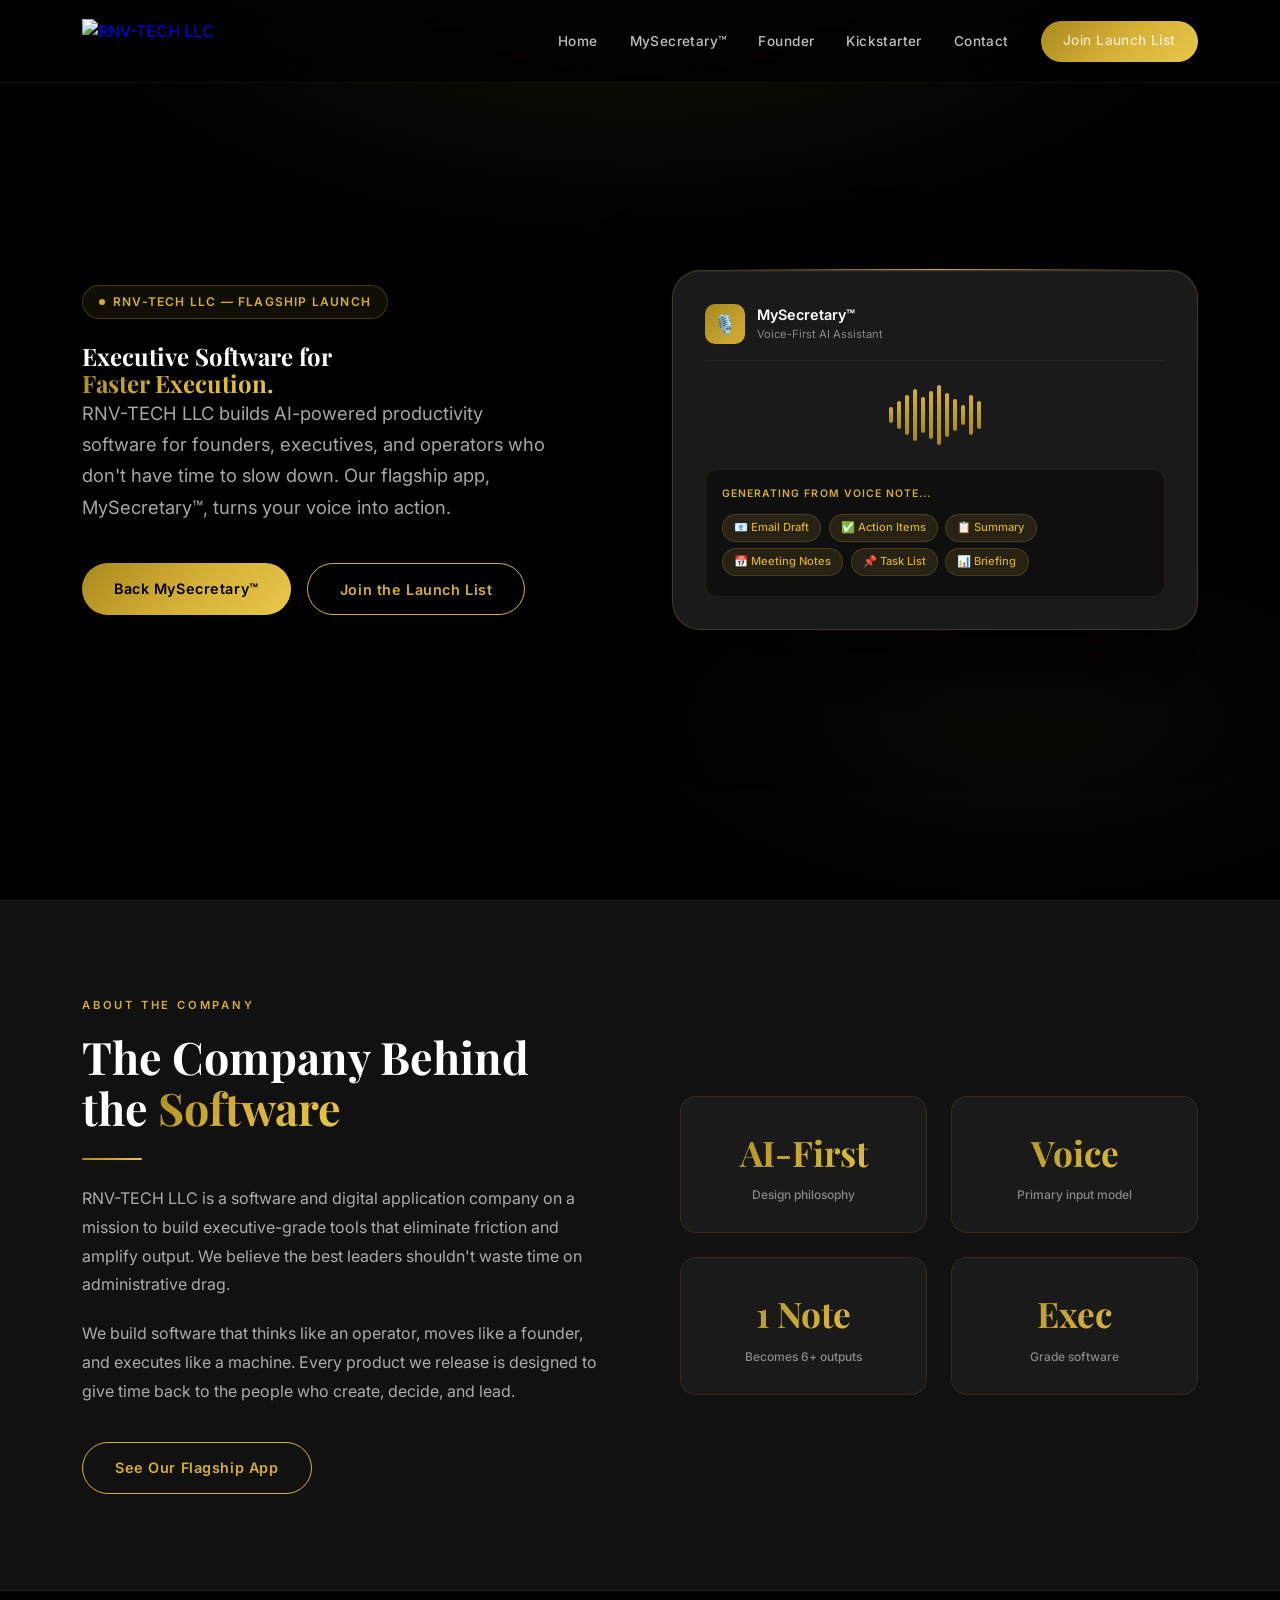
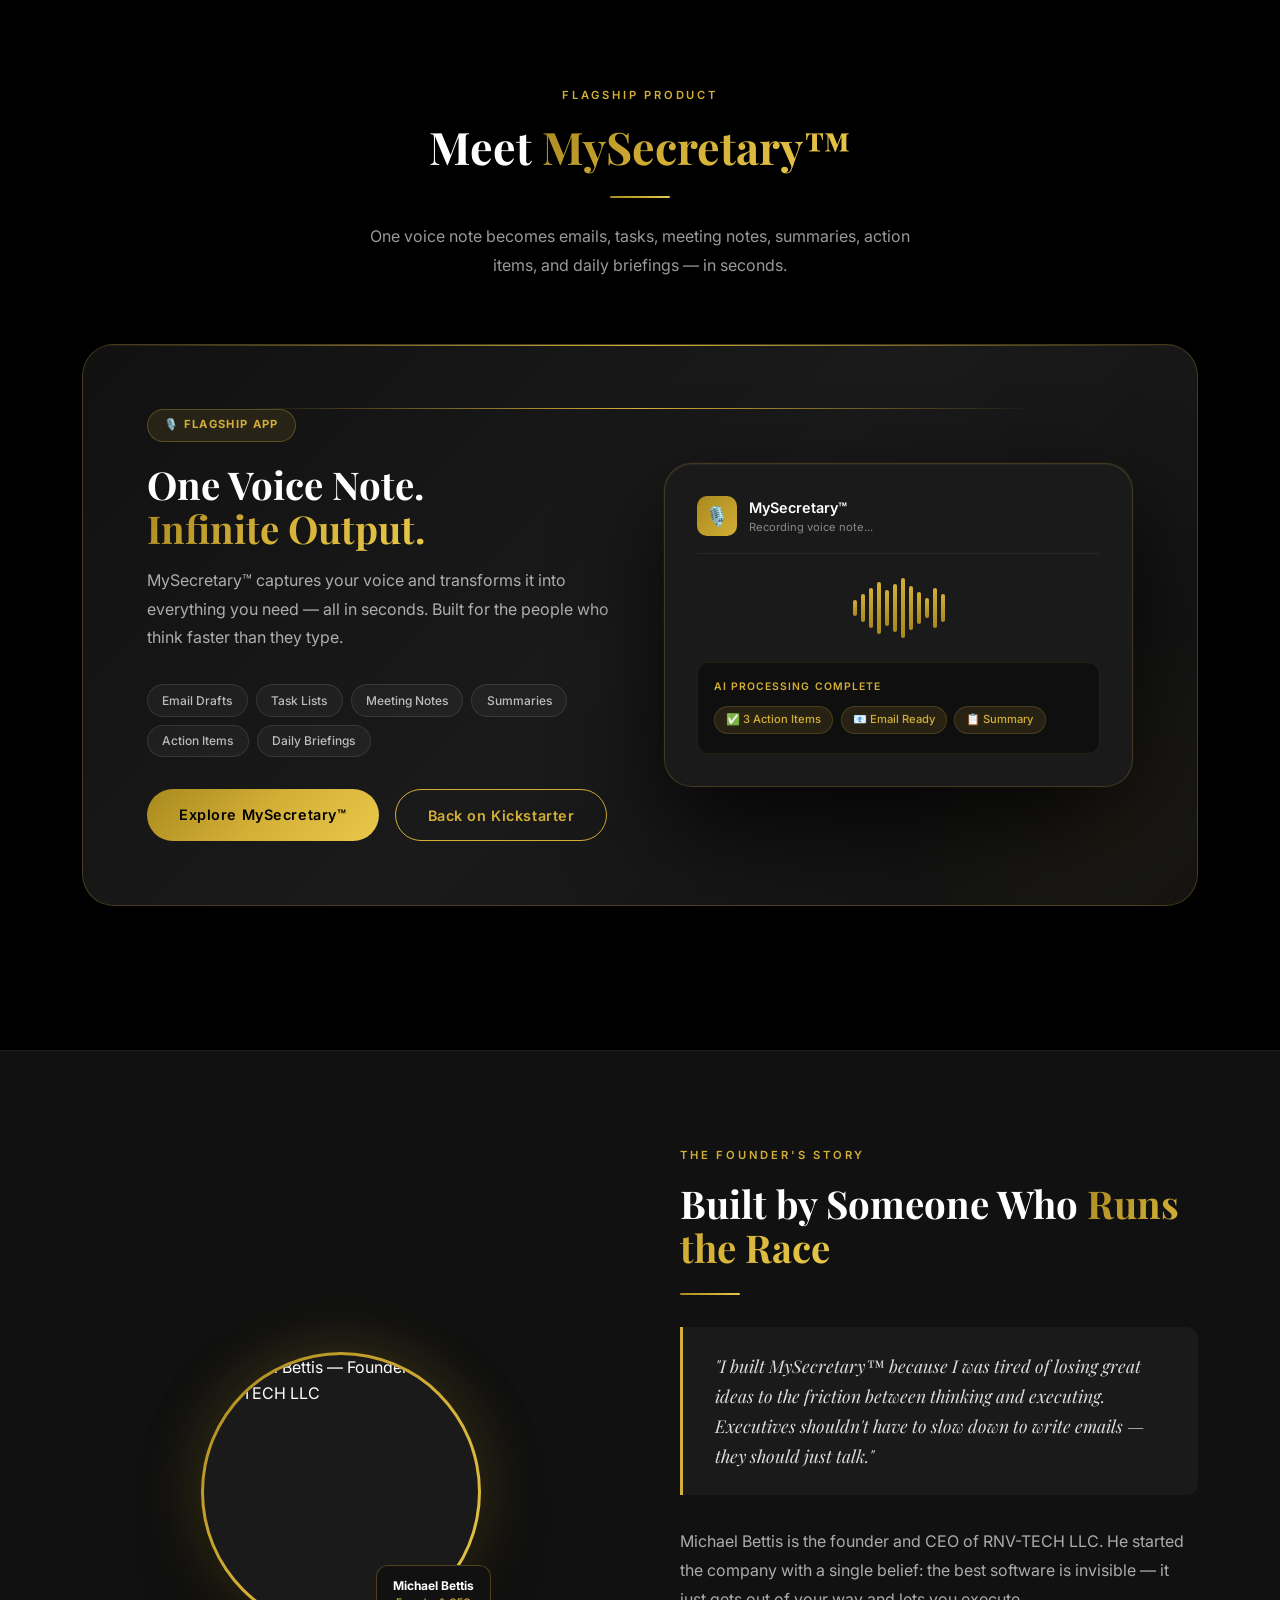
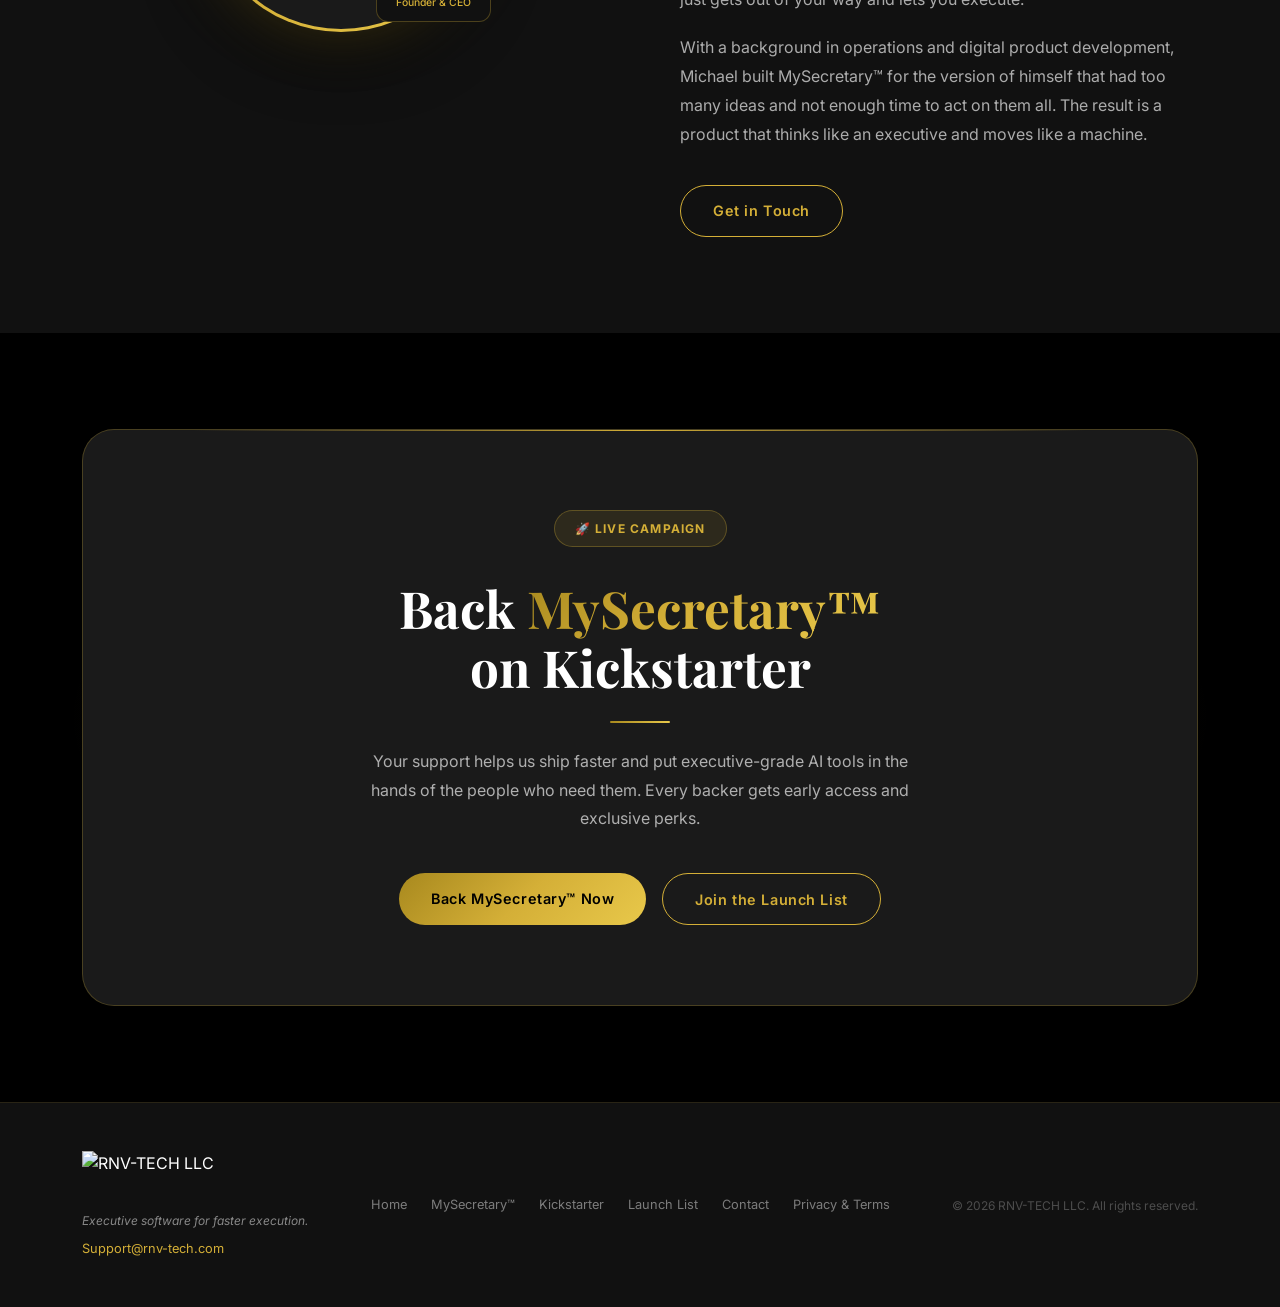
==== commit 9ad50f0f: "Restructure to 4-page site with Privacy & Terms page and trademark branding - New privacy-terms.html" ====
--- a/index.html
+++ b/index.html
@@ -4,7 +4,7 @@
   <meta charset="UTF-8" />
   <meta name="viewport" content="width=device-width, initial-scale=1.0" />
   <title>RNV-TECH LLC — Executive Software for Faster Execution</title>
-  <meta name="description" content="RNV-TECH LLC builds executive-grade software and AI productivity apps. MySecretary is the flagship voice-first AI app for founders, executives, and operators." />
+  <meta name="description" content="RNV-TECH LLC builds executive-grade software and AI productivity apps. MySecretary™ is the flagship voice-first AI app for founders, executives, and operators." />
   <link rel="preconnect" href="https://fonts.googleapis.com" />
   <link rel="preconnect" href="https://fonts.gstatic.com" crossorigin />
   <link href="https://fonts.googleapis.com/css2?family=Playfair+Display:wght@400;600;700;800&family=Inter:wght@400;500;600;700&display=swap" rel="stylesheet" />
@@ -21,10 +21,9 @@
       </a>
       <ul class="nav-links">
         <li><a href="index.html">Home</a></li>
-        <li><a href="mysecretary.html">MySecretary</a></li>
-        <li><a href="whats-next.html">What's Next</a></li>
-        <li><a href="founder.html">Founder</a></li>
-        <li><a href="kickstarter.html">Kickstarter</a></li>
+        <li><a href="mysecretary.html">MySecretary™</a></li>
+        <li><a href="#founder">Founder</a></li>
+        <li><a href="https://www.kickstarter.com/projects/rnv-tech/help-launch-my-secretary-an-ai-productivity-app" target="_blank" rel="noopener">Kickstarter</a></li>
         <li><a href="contact.html">Contact</a></li>
         <li><a href="contact.html#launch" class="btn btn-gold nav-cta">Join Launch List</a></li>
       </ul>
@@ -32,10 +31,9 @@
     </div>
     <div class="mobile-menu" id="mobile-menu">
       <a href="index.html">Home</a>
-      <a href="mysecretary.html">MySecretary</a>
-      <a href="whats-next.html">What's Next</a>
-      <a href="founder.html">Founder</a>
-      <a href="kickstarter.html">Kickstarter</a>
+      <a href="mysecretary.html">MySecretary™</a>
+      <a href="#founder">Founder</a>
+      <a href="https://www.kickstarter.com/projects/rnv-tech/help-launch-my-secretary-an-ai-productivity-app" target="_blank" rel="noopener">Kickstarter</a>
       <a href="contact.html">Contact</a>
       <a href="contact.html#launch" class="btn btn-gold">Join the Launch List</a>
     </div>
@@ -51,9 +49,9 @@
       <div class="hero-content">
         <div class="hero-label">RNV-TECH LLC — Flagship Launch</div>
         <h1>Executive Software for<br /><span class="gold-text">Faster Execution.</span></h1>
-        <p class="hero-sub">RNV-TECH LLC builds AI-powered productivity software for founders, executives, and operators who don't have time to slow down. Our flagship app, MySecretary, turns your voice into action.</p>
+        <p class="hero-sub">RNV-TECH LLC builds AI-powered productivity software for founders, executives, and operators who don't have time to slow down. Our flagship app, MySecretary™, turns your voice into action.</p>
         <div class="hero-actions">
-          <a href="https://www.kickstarter.com/projects/rnv-tech/help-launch-my-secretary-an-ai-productivity-app" target="_blank" rel="noopener" class="btn btn-gold">Back MySecretary</a>
+          <a href="https://www.kickstarter.com/projects/rnv-tech/help-launch-my-secretary-an-ai-productivity-app" target="_blank" rel="noopener" class="btn btn-gold">Back MySecretary™</a>
           <a href="contact.html#launch" class="btn btn-outline">Join the Launch List</a>
         </div>
       </div>
@@ -62,7 +60,7 @@
           <div class="mockup-header">
             <div class="mockup-icon">🎙️</div>
             <div>
-              <div class="mockup-title">MySecretary</div>
+              <div class="mockup-title">MySecretary™</div>
               <div class="mockup-sub">Voice-First AI Assistant</div>
             </div>
           </div>
@@ -114,7 +112,7 @@
   <div class="container">
     <div class="section-header fade-in">
       <div class="section-label">Flagship Product</div>
-      <h2>Meet <span class="gold-text">MySecretary</span></h2>
+      <h2>Meet <span class="gold-text">MySecretary™</span></h2>
       <div class="gold-line"></div>
       <p>One voice note becomes emails, tasks, meeting notes, summaries, action items, and daily briefings — in seconds.</p>
     </div>
@@ -123,7 +121,7 @@
         <div>
           <div class="app-badge">🎙️ Flagship App</div>
           <h2>One Voice Note.<br /><span class="gold-text">Infinite Output.</span></h2>
-          <p>MySecretary captures your voice and transforms it into everything you need — all in seconds. Built for the people who think faster than they type.</p>
+          <p>MySecretary™ captures your voice and transforms it into everything you need — all in seconds. Built for the people who think faster than they type.</p>
           <div class="feature-tags">
             <span class="feature-tag">Email Drafts</span>
             <span class="feature-tag">Task Lists</span>
@@ -133,14 +131,14 @@
             <span class="feature-tag">Daily Briefings</span>
           </div>
           <div style="display:flex;gap:1rem;flex-wrap:wrap;">
-            <a href="mysecretary.html" class="btn btn-gold">Explore MySecretary</a>
+            <a href="mysecretary.html" class="btn btn-gold">Explore MySecretary™</a>
             <a href="https://www.kickstarter.com/projects/rnv-tech/help-launch-my-secretary-an-ai-productivity-app" target="_blank" rel="noopener" class="btn btn-outline">Back on Kickstarter</a>
           </div>
         </div>
         <div class="app-mockup">
           <div class="mockup-header">
             <div class="mockup-icon">🎙️</div>
-            <div><div class="mockup-title">MySecretary</div><div class="mockup-sub">Recording voice note...</div></div>
+            <div><div class="mockup-title">MySecretary™</div><div class="mockup-sub">Recording voice note...</div></div>
           </div>
           <div class="voice-wave">
             <div class="wave-bar"></div><div class="wave-bar"></div><div class="wave-bar"></div>
@@ -160,16 +158,46 @@
   </div>
 </section>
 
+<!-- ── FOUNDER STORY ── -->
+<section id="founder" style="background: var(--gray-1); border-top: 1px solid rgba(212,175,55,0.08);">
+  <div class="container">
+    <div class="founder-grid">
+      <div class="founder-portrait fade-in">
+        <div class="portrait-wrapper">
+          <div class="portrait-ring">
+            <div class="portrait-inner">
+              <img src="images/founder.jpg" alt="Michael Bettis — Founder & CEO, RNV-TECH LLC" />
+            </div>
+          </div>
+          <div class="portrait-badge">
+            <div class="portrait-badge-name">Michael Bettis</div>
+            <div class="portrait-badge-role">Founder & CEO</div>
+          </div>
+        </div>
+      </div>
+      <div class="founder-text fade-in">
+        <div class="section-label">The Founder's Story</div>
+        <h2>Built by Someone Who <span class="gold-text">Runs the Race</span></h2>
+        <div class="gold-line left"></div>
+        <div class="founder-quote">"I built MySecretary™ because I was tired of losing great ideas to the friction between thinking and executing. Executives shouldn't have to slow down to write emails — they should just talk."</div>
+        <p>Michael Bettis is the founder and CEO of RNV-TECH LLC. He started the company with a single belief: the best software is invisible — it just gets out of your way and lets you execute.</p>
+        <p>With a background in operations and digital product development, Michael built MySecretary™ for the version of himself that had too many ideas and not enough time to act on them all. The result is a product that thinks like an executive and moves like a machine.</p>
+        <a href="mailto:Support@rnv-tech.com" class="btn btn-outline mt-2">Get in Touch</a>
+      </div>
+    </div>
+  </div>
+</section>
+
 <!-- ── KICKSTARTER CTA ── -->
 <section id="kickstarter">
   <div class="container">
     <div class="kickstarter-card fade-in">
       <div class="ks-badge">🚀 Live Campaign</div>
-      <h2>Back <span class="gold-text">MySecretary</span><br />on Kickstarter</h2>
+      <h2>Back <span class="gold-text">MySecretary™</span><br />on Kickstarter</h2>
       <div class="gold-line"></div>
       <p>Your support helps us ship faster and put executive-grade AI tools in the hands of the people who need them. Every backer gets early access and exclusive perks.</p>
       <div class="ks-actions">
-        <a href="https://www.kickstarter.com/projects/rnv-tech/help-launch-my-secretary-an-ai-productivity-app" target="_blank" rel="noopener" class="btn btn-gold">Back MySecretary Now</a>
+        <a href="https://www.kickstarter.com/projects/rnv-tech/help-launch-my-secretary-an-ai-productivity-app" target="_blank" rel="noopener" class="btn btn-gold">Back MySecretary™ Now</a>
         <a href="contact.html#launch" class="btn btn-outline">Join the Launch List</a>
       </div>
     </div>
@@ -187,12 +215,11 @@
       </div>
       <div class="footer-links">
         <a href="index.html">Home</a>
-        <a href="mysecretary.html">MySecretary</a>
-        <a href="whats-next.html">What's Next</a>
-        <a href="founder.html">Founder</a>
+        <a href="mysecretary.html">MySecretary™</a>
         <a href="https://www.kickstarter.com/projects/rnv-tech/help-launch-my-secretary-an-ai-productivity-app" target="_blank" rel="noopener">Kickstarter</a>
         <a href="contact.html#launch">Launch List</a>
         <a href="contact.html">Contact</a>
+        <a href="privacy-terms.html">Privacy & Terms</a>
       </div>
       <div class="footer-copy">© 2026 RNV-TECH LLC. All rights reserved.</div>
     </div>
--- a/css/style.css
+++ b/css/style.css
@@ -390,6 +390,135 @@
 .page-hero h1 { font-size: clamp(2.5rem, 5vw, 4rem); font-weight: 800; margin-bottom: 1rem; }
 .page-hero p { color: rgba(255,255,255,0.6); font-size: 1.1rem; max-width: 560px; line-height: 1.7; }
 
+/* ── LEGAL PAGES (Privacy & Terms) ── */
+.legal-tabs {
+  display: flex; gap: 1rem; flex-wrap: wrap;
+  margin-bottom: 3rem;
+}
+.legal-tab {
+  display: inline-block;
+  padding: 0.7rem 1.6rem;
+  border-radius: 50px;
+  font-size: 0.85rem; font-weight: 600;
+  letter-spacing: 0.04em;
+  text-decoration: none;
+  color: rgba(255,255,255,0.7);
+  background: var(--gray-2);
+  border: 1px solid rgba(212,175,55,0.15);
+  transition: var(--transition);
+}
+.legal-tab:hover, .legal-tab.active {
+  color: var(--gold);
+  border-color: var(--gold);
+  background: rgba(212,175,55,0.06);
+}
+.legal-card {
+  background: var(--gray-2);
+  border: 1px solid rgba(212,175,55,0.15);
+  border-radius: var(--radius-lg);
+  padding: 3.5rem;
+  position: relative;
+  overflow: hidden;
+  margin-bottom: 3rem;
+}
+.legal-card::before {
+  content: ''; position: absolute;
+  top: 0; left: 10%; right: 10%; height: 1px;
+  background: linear-gradient(90deg, transparent, var(--gold), transparent);
+}
+.legal-updated {
+  display: inline-block;
+  background: rgba(212,175,55,0.08);
+  border: 1px solid rgba(212,175,55,0.25);
+  border-radius: 50px;
+  padding: 0.35rem 1rem;
+  font-size: 0.72rem; font-weight: 600;
+  color: var(--gold);
+  letter-spacing: 0.08em; text-transform: uppercase;
+  margin-bottom: 2rem;
+}
+.legal-card h2 {
+  font-size: clamp(1.8rem, 3vw, 2.4rem);
+  margin-bottom: 0.5rem;
+}
+.legal-card h3 {
+  font-family: 'Inter', sans-serif;
+  font-size: 1.05rem; font-weight: 700;
+  color: var(--gold);
+  margin: 2.5rem 0 0.75rem;
+  padding-top: 2rem;
+  border-top: 1px solid rgba(255,255,255,0.06);
+}
+.legal-card h4 {
+  font-family: 'Inter', sans-serif;
+  font-size: 0.9rem; font-weight: 600;
+  color: rgba(255,255,255,0.9);
+  margin: 1.5rem 0 0.5rem;
+}
+.legal-card p {
+  color: rgba(255,255,255,0.65);
+  line-height: 1.8;
+  font-size: 0.92rem;
+  margin-bottom: 1rem;
+}
+.legal-card ul {
+  list-style: none;
+  margin: 0.75rem 0 1.25rem;
+}
+.legal-card ul li {
+  color: rgba(255,255,255,0.65);
+  font-size: 0.92rem;
+  line-height: 1.8;
+  padding-left: 1.4rem;
+  position: relative;
+  margin-bottom: 0.4rem;
+}
+.legal-card ul li::before {
+  content: '◆';
+  position: absolute; left: 0;
+  color: var(--gold);
+  font-size: 0.6rem;
+  top: 0.45rem;
+}
+.legal-card a { color: var(--gold); text-decoration: none; }
+.legal-card a:hover { text-decoration: underline; }
+.legal-card strong { color: rgba(255,255,255,0.9); }
+.legal-table {
+  width: 100%;
+  border-collapse: collapse;
+  margin: 1.25rem 0 1.5rem;
+  font-size: 0.88rem;
+}
+.legal-table th {
+  text-align: left;
+  background: rgba(212,175,55,0.08);
+  color: var(--gold);
+  font-family: 'Inter', sans-serif;
+  font-weight: 600;
+  font-size: 0.78rem;
+  letter-spacing: 0.06em;
+  text-transform: uppercase;
+  padding: 0.85rem 1.2rem;
+  border: 1px solid rgba(212,175,55,0.15);
+}
+.legal-table td {
+  padding: 0.85rem 1.2rem;
+  border: 1px solid rgba(255,255,255,0.08);
+  color: rgba(255,255,255,0.65);
+  line-height: 1.6;
+}
+.legal-note {
+  background: rgba(212,175,55,0.05);
+  border: 1px solid rgba(212,175,55,0.2);
+  border-radius: var(--radius);
+  padding: 1.25rem 1.5rem;
+  font-size: 0.82rem;
+  color: rgba(255,255,255,0.55);
+  font-style: italic;
+  line-height: 1.7;
+  margin-top: 2rem;
+}
+
 /* ── RESPONSIVE ── */
 @media (max-width: 1100px) {
   .nav-links { display: none; }
@@ -422,6 +551,8 @@
   .portrait-ring { width: 220px; height: 220px; }
   .portrait-inner img { object-position: center 15%; }
   .ks-actions { flex-direction: column; align-items: center; }
+  .legal-card { padding: 2rem 1.5rem; }
+  .legal-table { display: block; overflow-x: auto; }
 }
 @media (max-width: 480px) {
   .container { padding: 0 1.25rem; }
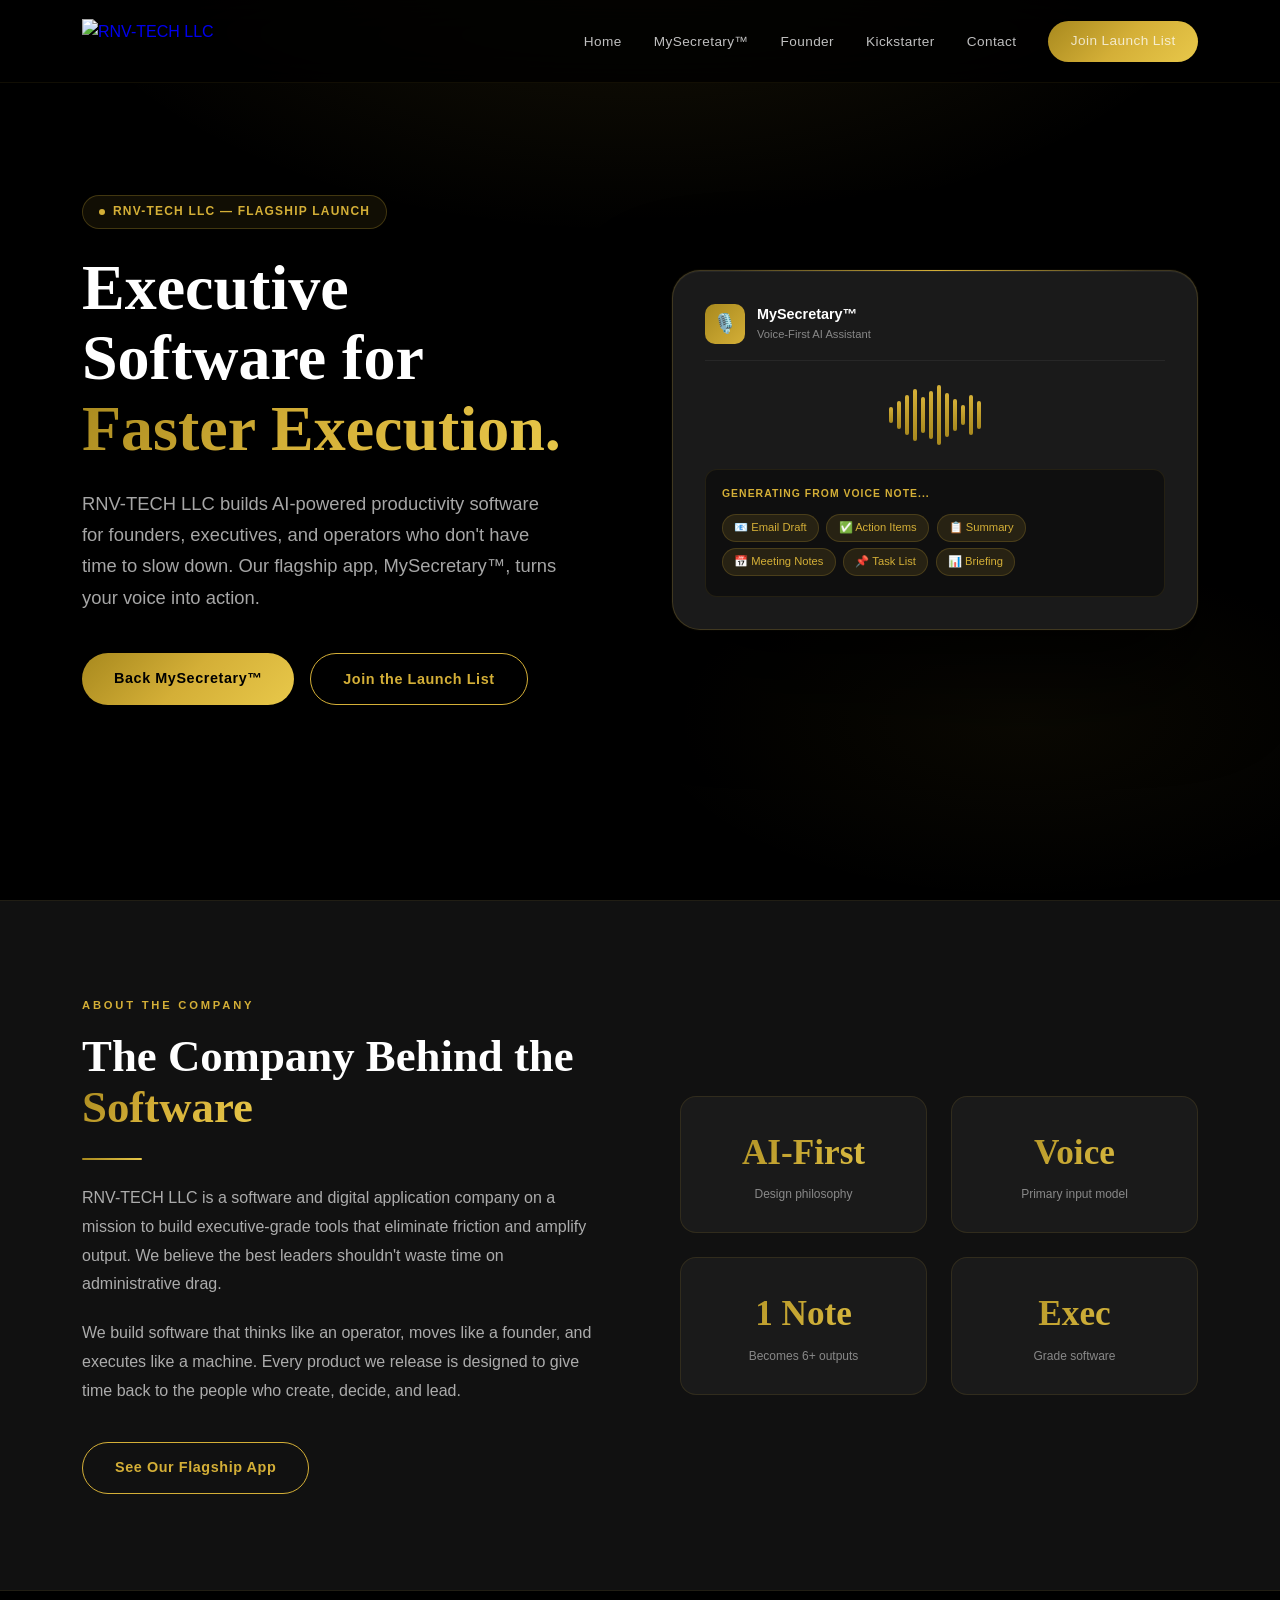
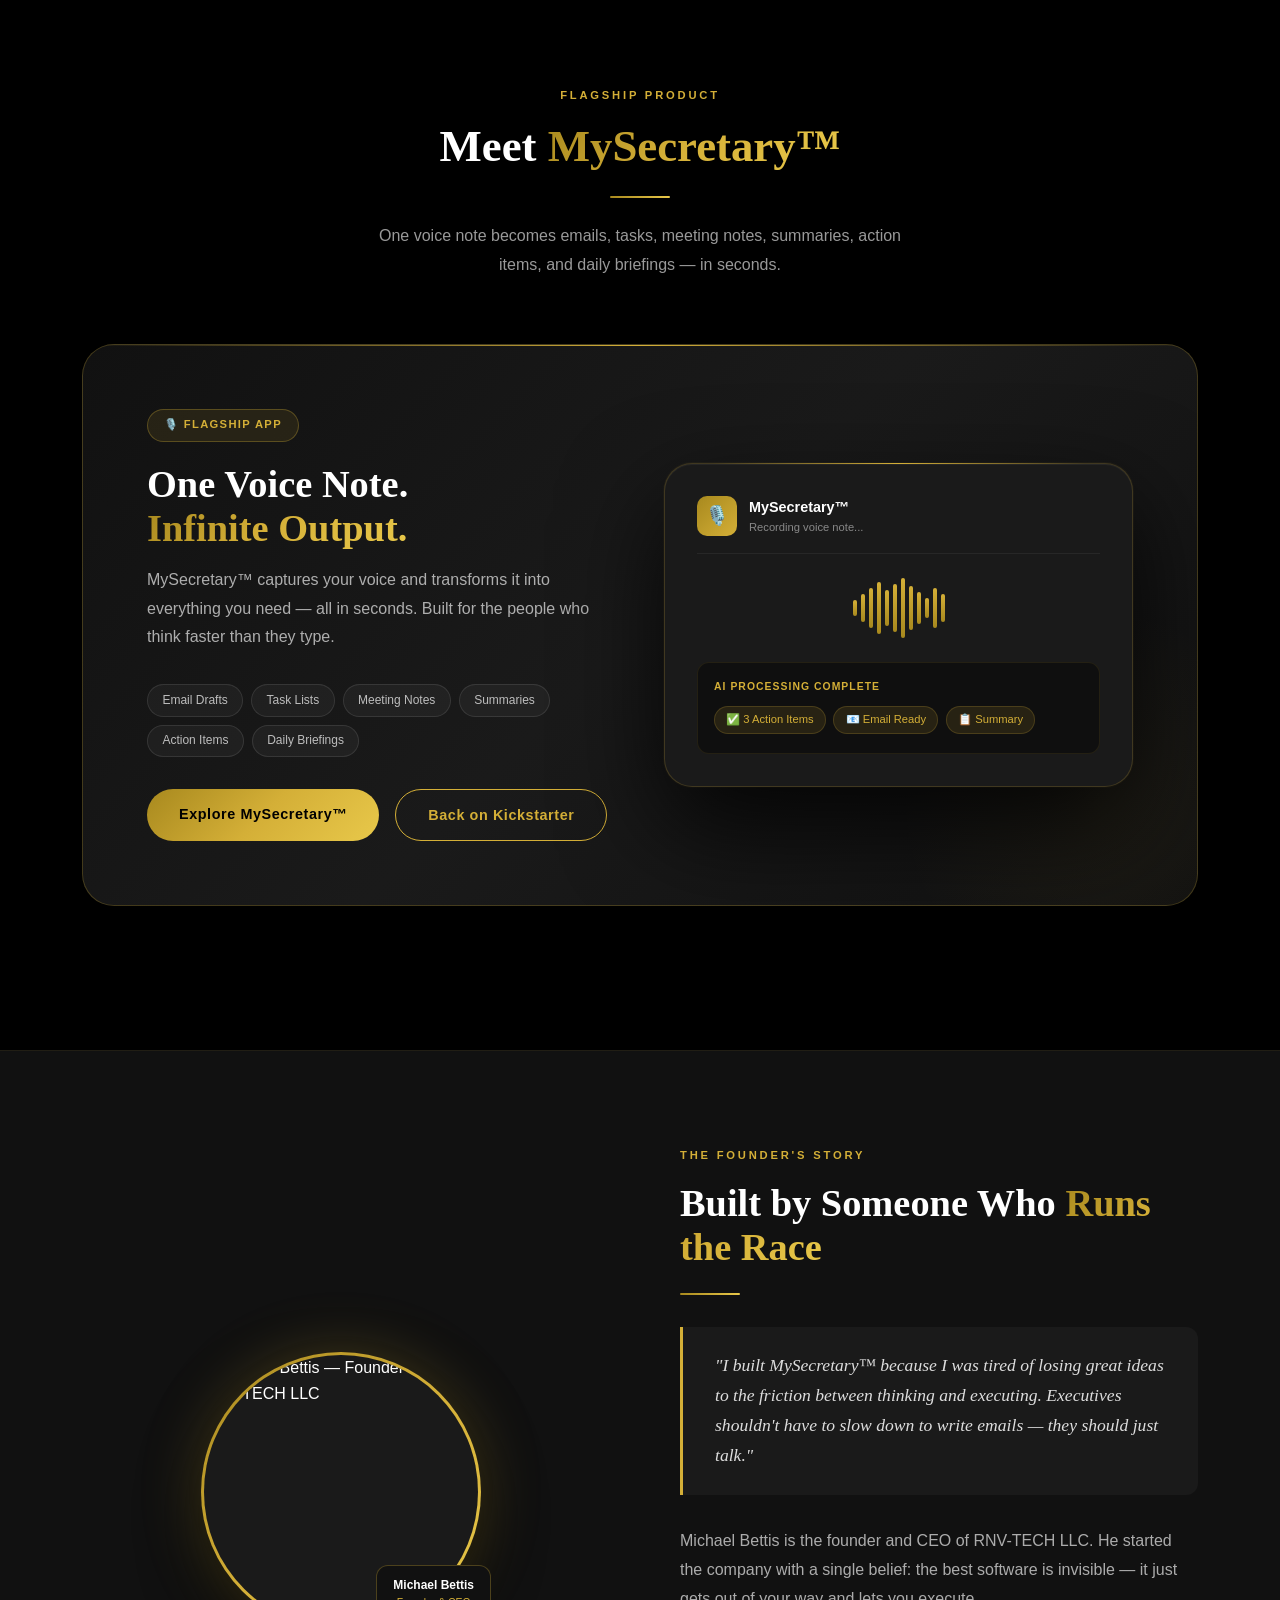
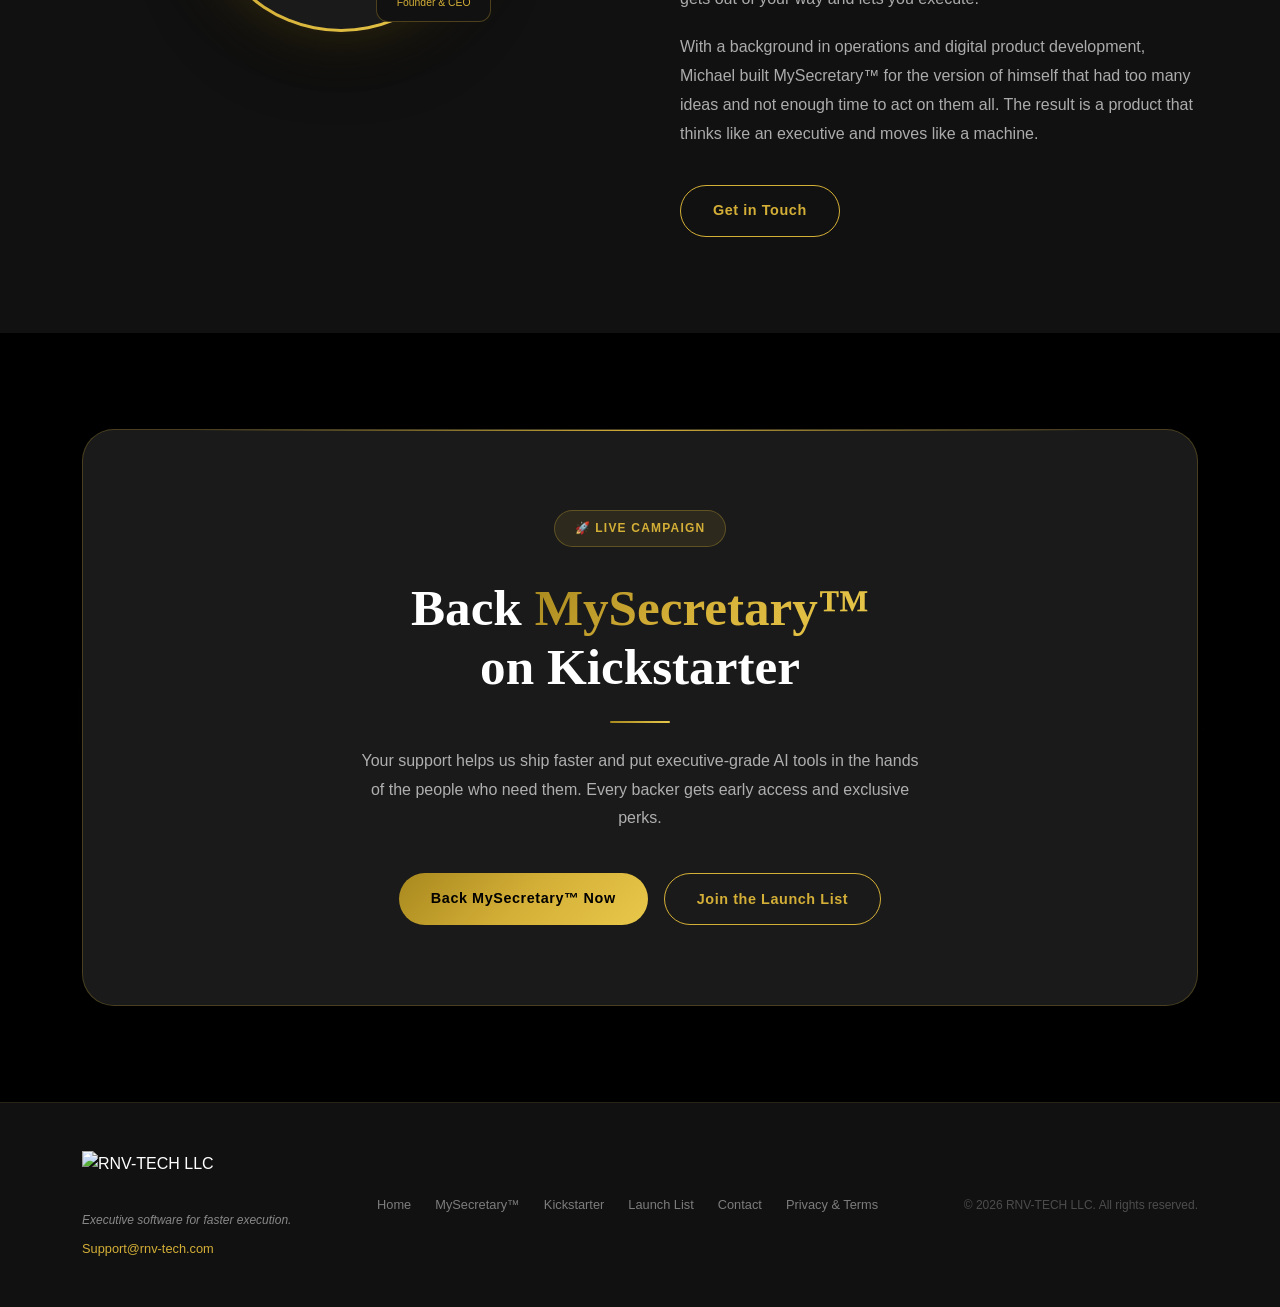
==== commit 117620d0: "Add CSP and social tags to home page, accessible nav, sized images - Content-Security-Policy, referr" ====
--- a/index.html
+++ b/index.html
@@ -5,6 +5,22 @@
   <meta name="viewport" content="width=device-width, initial-scale=1.0" />
   <title>RNV-TECH LLC — Executive Software for Faster Execution</title>
   <meta name="description" content="RNV-TECH LLC builds executive-grade software and AI productivity apps. MySecretary™ is the flagship voice-first AI app for founders, executives, and operators." />
+  <meta http-equiv="Content-Security-Policy" content="default-src 'self'; script-src 'self'; style-src 'self' 'unsafe-inline' https://fonts.googleapis.com; font-src 'self' https://fonts.gstatic.com; img-src 'self' data:; connect-src 'self' https://formspree.io; form-action 'self' https://formspree.io; base-uri 'self'; object-src 'none'; frame-src 'none'" />
+  <meta name="referrer" content="strict-origin-when-cross-origin" />
+  <link rel="canonical" href="https://rnv-tech.com/" />
+  <meta name="theme-color" content="#000000" />
+  <link rel="icon" type="image/png" href="images/favicon.png" />
+  <link rel="apple-touch-icon" href="images/favicon.png" />
+  <meta property="og:type" content="website" />
+  <meta property="og:site_name" content="RNV-TECH LLC" />
+  <meta property="og:url" content="https://rnv-tech.com/" />
+  <meta property="og:title" content="RNV-TECH LLC — Executive Software for Faster Execution" />
+  <meta property="og:description" content="RNV-TECH LLC builds executive-grade software and AI productivity apps. MySecretary™ is the flagship voice-first AI app for founders, executives, and operators." />
+  <meta property="og:image" content="https://rnv-tech.com/images/logo.png" />
+  <meta name="twitter:card" content="summary_large_image" />
+  <meta name="twitter:title" content="RNV-TECH LLC — Executive Software for Faster Execution" />
+  <meta name="twitter:description" content="RNV-TECH LLC builds executive-grade software and AI productivity apps. MySecretary™ is the flagship voice-first AI app for founders, executives, and operators." />
+  <meta name="twitter:image" content="https://rnv-tech.com/images/logo.png" />
   <link rel="preconnect" href="https://fonts.googleapis.com" />
   <link rel="preconnect" href="https://fonts.gstatic.com" crossorigin />
   <link href="https://fonts.googleapis.com/css2?family=Playfair+Display:wght@400;600;700;800&family=Inter:wght@400;500;600;700&display=swap" rel="stylesheet" />
@@ -17,7 +33,7 @@
   <div class="container">
     <div class="nav-inner">
       <a href="index.html" class="nav-logo">
-        <img src="images/logo.png" alt="RNV-TECH LLC" class="nav-logo-img" />
+        <img src="images/logo.png" alt="RNV-TECH LLC" class="nav-logo-img" width="1200" height="400" />
       </a>
       <ul class="nav-links">
         <li><a href="index.html">Home</a></li>
@@ -27,7 +43,7 @@
         <li><a href="contact.html">Contact</a></li>
         <li><a href="contact.html#launch" class="btn btn-gold nav-cta">Join Launch List</a></li>
       </ul>
-      <div class="hamburger" id="hamburger"><span></span><span></span><span></span></div>
+      <button class="hamburger" id="hamburger" type="button" aria-label="Open menu" aria-expanded="false" aria-controls="mobile-menu"><span></span><span></span><span></span></button>
     </div>
     <div class="mobile-menu" id="mobile-menu">
       <a href="index.html">Home</a>
@@ -166,7 +182,7 @@
         <div class="portrait-wrapper">
           <div class="portrait-ring">
             <div class="portrait-inner">
-              <img src="images/founder.jpg" alt="Michael Bettis — Founder & CEO, RNV-TECH LLC" />
+              <img src="images/founder.jpg" alt="Michael Bettis — Founder &amp; CEO, RNV-TECH LLC" width="700" height="875" loading="lazy" />
             </div>
           </div>
           <div class="portrait-badge">
@@ -209,7 +225,7 @@
   <div class="container">
     <div class="footer-inner">
       <div class="footer-brand">
-        <img src="images/logo.png" alt="RNV-TECH LLC" class="footer-logo-img" />
+        <img src="images/logo.png" alt="RNV-TECH LLC" class="footer-logo-img" width="1200" height="400" loading="lazy" />
         <div class="footer-tagline">Executive software for faster execution.</div>
         <div class="footer-email"><a href="mailto:Support@rnv-tech.com">Support@rnv-tech.com</a></div>
       </div>
--- a/css/style.css
+++ b/css/style.css
@@ -136,7 +136,11 @@
 .nav-links a:hover { color: var(--gold); }
 .nav-cta { padding: 0.6rem 1.4rem; font-size: 0.8rem; }
 
-.hamburger { display: none; flex-direction: column; gap: 5px; cursor: pointer; padding: 4px; }
+.hamburger {
+  display: none; flex-direction: column; gap: 5px;
+  cursor: pointer; padding: 4px;
+  background: none; border: none; /* reset UA button styles */
+}
 .hamburger span {
   display: block; width: 24px; height: 2px;
   background: var(--white); border-radius: 2px;
@@ -177,9 +181,12 @@
 }
 .hero-banner-bg {
   position: absolute; inset: 0;
-  background-image: url('images/banner.png');
-  background-size: cover; background-position: center 30%;
-  opacity: 0.12;
+  /* path is relative to this stylesheet in css/, not to the page */
+  background-image: url('../images/logo.png');
+  background-size: contain;
+  background-repeat: no-repeat;
+  background-position: center 25%;
+  opacity: 0.06;
 }
 .hero-grid {
   display: grid; grid-template-columns: 1fr 1fr;
@@ -205,13 +212,14 @@
   0%, 100% { opacity: 1; }
   50% { opacity: 0.3; }
 }
-.hero h1 { font-size: clamp(2.8rem, 5vw, 4.5rem); font-weight: 800; line-height: 1.1; margin-bottom: 1.5rem; }
+#hero h1 { font-size: clamp(2.8rem, 5vw, 4.5rem); font-weight: 800; line-height: 1.1; margin-bottom: 1.5rem; }
 .hero-sub { font-size: 1.15rem; color: rgba(255,255,255,0.65); line-height: 1.7; margin-bottom: 2.5rem; max-width: 480px; }
 .hero-actions { display: flex; gap: 1rem; flex-wrap: wrap; }
 .hero-visual { position: relative; }
 
 /* ── APP MOCKUP ── */
 .app-mockup {
+  position: relative;
   background: var(--gray-2);
   border: 1px solid rgba(212,175,55,0.2);
   border-radius: 28px; padding: 2rem;
@@ -384,6 +392,31 @@
 .fade-in { opacity: 0; transform: translateY(24px); transition: opacity 0.7s ease, transform 0.7s ease; }
 .fade-in.visible { opacity: 1; transform: translateY(0); }
 
+/* ── ACCESSIBILITY ── */
+a:focus-visible, button:focus-visible, input:focus-visible, textarea:focus-visible {
+  outline: 2px solid var(--gold);
+  outline-offset: 3px;
+}
+
+/* Off-screen but still readable by screen readers — used for the spam honeypot */
+.visually-hidden {
+  position: absolute !important;
+  width: 1px; height: 1px;
+  padding: 0; margin: -1px;
+  overflow: hidden; clip: rect(0 0 0 0);
+  white-space: nowrap; border: 0;
+}
+
+@media (prefers-reduced-motion: reduce) {
+  html { scroll-behavior: auto; }
+  *, *::before, *::after {
+    animation-duration: 0.01ms !important;
+    animation-iteration-count: 1 !important;
+    transition-duration: 0.01ms !important;
+  }
+  .fade-in { opacity: 1; transform: none; }
+}
+
 /* ── UTILITY ── */
 .mt-2 { margin-top: 1rem; }
 .page-hero { min-height: 40vh; display: flex; align-items: flex-end; padding: 8rem 0 4rem; position: relative; overflow: hidden; background: radial-gradient(ellipse 80% 60% at 50% -10%, rgba(212,175,55,0.1) 0%, transparent 60%); }
